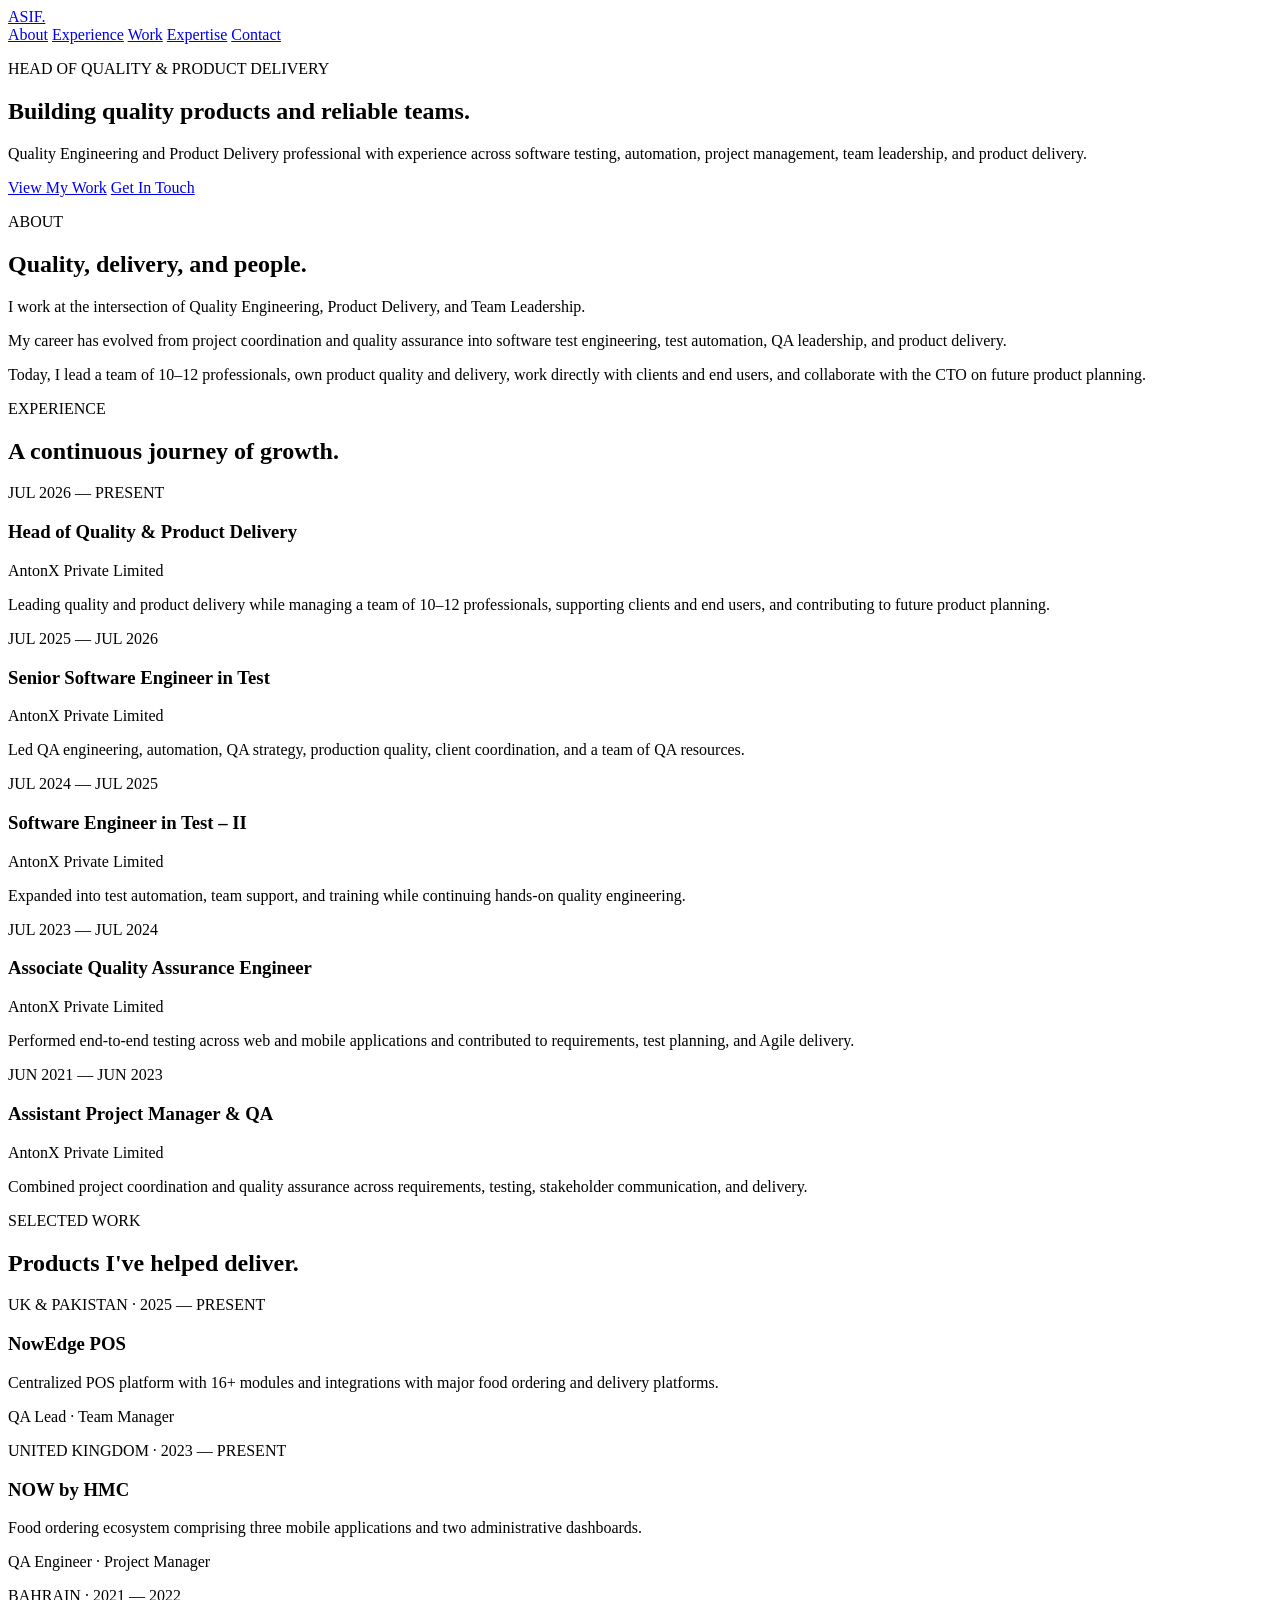
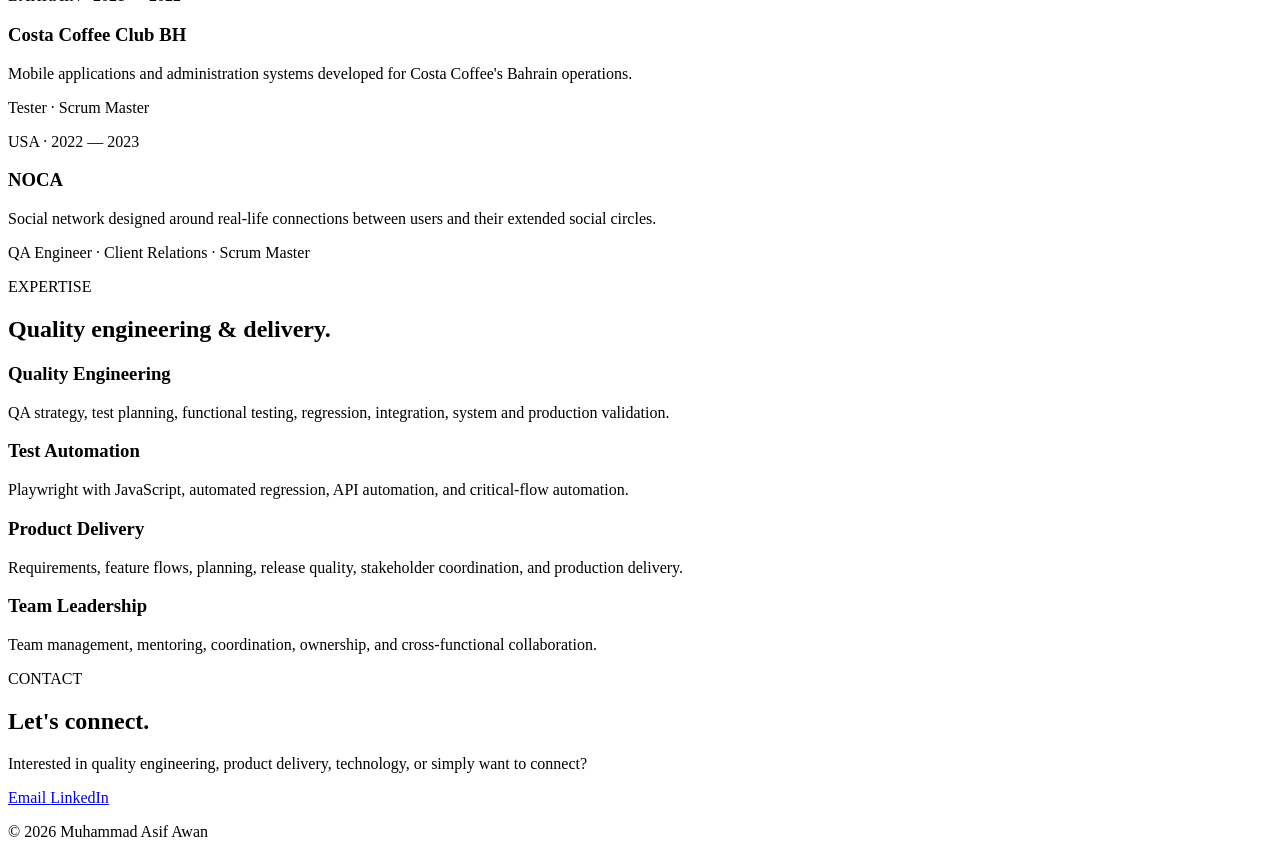
==== index.html @ c618c55e "Create personal portfolio webpage for Muhammad Asif Awan This HTML file serves as a personal portfol" ====
<!DOCTYPE html>
<html lang="en">
<head>
    <meta charset="UTF-8">
    <meta name="viewport" content="width=device-width, initial-scale=1.0">

    <title>Muhammad Asif Awan | Head of Quality & Product Delivery</title>

    <meta name="description"
          content="Muhammad Asif Awan — Head of Quality & Product Delivery specializing in Quality Engineering, Test Automation, Product Delivery and Team Leadership.">

    <link rel="preconnect" href="https://fonts.googleapis.com">
    <link rel="preconnect" href="https://fonts.gstatic.com" crossorigin>

    <link href="https://fonts.googleapis.com/css2?family=Inter:wght@400;500;600;700&display=swap"
          rel="stylesheet">

    <link rel="stylesheet" href="style.css">
</head>

<body>

    <!-- Navigation -->
    <header class="navbar">
        <div class="nav-container">
            <a href="#home" class="logo">ASIF.</a>

            <nav>
                <a href="#about">About</a>
                <a href="#experience">Experience</a>
                <a href="#work">Work</a>
                <a href="#expertise">Expertise</a>
                <a href="#contact">Contact</a>
            </nav>
        </div>
    </header>


    <main>

        <!-- Hero -->
        <section id="home" class="hero">
            <div class="container">

                <p class="eyebrow">HEAD OF QUALITY & PRODUCT DELIVERY</p>

                <h1>
                    Building quality products
                    <span>and reliable teams.</span>
                </h1>

                <p class="hero-description">
                    Quality Engineering and Product Delivery professional with
                    experience across software testing, automation, project
                    management, team leadership, and product delivery.
                </p>

                <div class="hero-actions">
                    <a href="#work" class="button primary">View My Work</a>
                    <a href="#contact" class="button secondary">Get In Touch</a>
                </div>

            </div>
        </section>


        <!-- About -->
        <section id="about" class="section">
            <div class="container">

                <div class="section-heading">
                    <p class="eyebrow">ABOUT</p>
                    <h2>Quality, delivery, and people.</h2>
                </div>

                <div class="about-content">

                    <p>
                        I work at the intersection of Quality Engineering,
                        Product Delivery, and Team Leadership.
                    </p>

                    <p>
                        My career has evolved from project coordination and
                        quality assurance into software test engineering,
                        test automation, QA leadership, and product delivery.
                    </p>

                    <p>
                        Today, I lead a team of 10–12 professionals, own
                        product quality and delivery, work directly with
                        clients and end users, and collaborate with the CTO
                        on future product planning.
                    </p>

                </div>

            </div>
        </section>


        <!-- Experience -->
        <section id="experience" class="section section-alt">
            <div class="container">

                <div class="section-heading">
                    <p class="eyebrow">EXPERIENCE</p>
                    <h2>A continuous journey of growth.</h2>
                </div>

                <div class="timeline">

                    <article class="timeline-item">
                        <div class="timeline-date">JUL 2026 — PRESENT</div>

                        <div class="timeline-content">
                            <h3>Head of Quality & Product Delivery</h3>
                            <p class="company">AntonX Private Limited</p>

                            <p>
                                Leading quality and product delivery while
                                managing a team of 10–12 professionals,
                                supporting clients and end users, and
                                contributing to future product planning.
                            </p>
                        </div>
                    </article>


                    <article class="timeline-item">
                        <div class="timeline-date">JUL 2025 — JUL 2026</div>

                        <div class="timeline-content">
                            <h3>Senior Software Engineer in Test</h3>
                            <p class="company">AntonX Private Limited</p>

                            <p>
                                Led QA engineering, automation, QA strategy,
                                production quality, client coordination,
                                and a team of QA resources.
                            </p>
                        </div>
                    </article>


                    <article class="timeline-item">
                        <div class="timeline-date">JUL 2024 — JUL 2025</div>

                        <div class="timeline-content">
                            <h3>Software Engineer in Test – II</h3>
                            <p class="company">AntonX Private Limited</p>

                            <p>
                                Expanded into test automation, team support,
                                and training while continuing hands-on
                                quality engineering.
                            </p>
                        </div>
                    </article>


                    <article class="timeline-item">
                        <div class="timeline-date">JUL 2023 — JUL 2024</div>

                        <div class="timeline-content">
                            <h3>Associate Quality Assurance Engineer</h3>
                            <p class="company">AntonX Private Limited</p>

                            <p>
                                Performed end-to-end testing across web and
                                mobile applications and contributed to
                                requirements, test planning, and Agile delivery.
                            </p>
                        </div>
                    </article>


                    <article class="timeline-item">
                        <div class="timeline-date">JUN 2021 — JUN 2023</div>

                        <div class="timeline-content">
                            <h3>Assistant Project Manager & QA</h3>
                            <p class="company">AntonX Private Limited</p>

                            <p>
                                Combined project coordination and quality
                                assurance across requirements, testing,
                                stakeholder communication, and delivery.
                            </p>
                        </div>
                    </article>

                </div>

            </div>
        </section>


        <!-- Work -->
        <section id="work" class="section">
            <div class="container">

                <div class="section-heading">
                    <p class="eyebrow">SELECTED WORK</p>
                    <h2>Products I've helped deliver.</h2>
                </div>

                <div class="project-grid">

                    <article class="project-card">
                        <p class="project-market">UK & PAKISTAN · 2025 — PRESENT</p>
                        <h3>NowEdge POS</h3>

                        <p>
                            Centralized POS platform with 16+ modules and
                            integrations with major food ordering and delivery
                            platforms.
                        </p>

                        <div class="project-role">
                            QA Lead · Team Manager
                        </div>
                    </article>


                    <article class="project-card">
                        <p class="project-market">UNITED KINGDOM · 2023 — PRESENT</p>
                        <h3>NOW by HMC</h3>

                        <p>
                            Food ordering ecosystem comprising three mobile
                            applications and two administrative dashboards.
                        </p>

                        <div class="project-role">
                            QA Engineer · Project Manager
                        </div>
                    </article>


                    <article class="project-card">
                        <p class="project-market">BAHRAIN · 2021 — 2022</p>
                        <h3>Costa Coffee Club BH</h3>

                        <p>
                            Mobile applications and administration systems
                            developed for Costa Coffee's Bahrain operations.
                        </p>

                        <div class="project-role">
                            Tester · Scrum Master
                        </div>
                    </article>


                    <article class="project-card">
                        <p class="project-market">USA · 2022 — 2023</p>
                        <h3>NOCA</h3>

                        <p>
                            Social network designed around real-life
                            connections between users and their extended
                            social circles.
                        </p>

                        <div class="project-role">
                            QA Engineer · Client Relations · Scrum Master
                        </div>
                    </article>

                </div>

            </div>
        </section>


        <!-- Expertise -->
        <section id="expertise" class="section section-alt">
            <div class="container">

                <div class="section-heading">
                    <p class="eyebrow">EXPERTISE</p>
                    <h2>Quality engineering & delivery.</h2>
                </div>

                <div class="expertise-grid">

                    <div class="expertise-item">
                        <h3>Quality Engineering</h3>
                        <p>
                            QA strategy, test planning, functional testing,
                            regression, integration, system and production
                            validation.
                        </p>
                    </div>

                    <div class="expertise-item">
                        <h3>Test Automation</h3>
                        <p>
                            Playwright with JavaScript, automated regression,
                            API automation, and critical-flow automation.
                        </p>
                    </div>

                    <div class="expertise-item">
                        <h3>Product Delivery</h3>
                        <p>
                            Requirements, feature flows, planning, release
                            quality, stakeholder coordination, and production
                            delivery.
                        </p>
                    </div>

                    <div class="expertise-item">
                        <h3>Team Leadership</h3>
                        <p>
                            Team management, mentoring, coordination,
                            ownership, and cross-functional collaboration.
                        </p>
                    </div>

                </div>

            </div>
        </section>


        <!-- Contact -->
        <section id="contact" class="section contact-section">
            <div class="container">

                <p class="eyebrow">CONTACT</p>

                <h2>Let's connect.</h2>

                <p>
                    Interested in quality engineering, product delivery,
                    technology, or simply want to connect?
                </p>

                <div class="contact-links">
                    <a href="mailto:asifmuh001@gmail.com">
                        Email
                    </a>

                    <a href="https://www.linkedin.com/in/asif925/"
                       target="_blank"
                       rel="noopener noreferrer">
                        LinkedIn
                    </a>
                </div>

            </div>
        </section>

    </main>


    <!-- Footer -->
    <footer>
        <div class="container">
            <p>© 2026 Muhammad Asif Awan</p>
        </div>
    </footer>

</body>
</html>
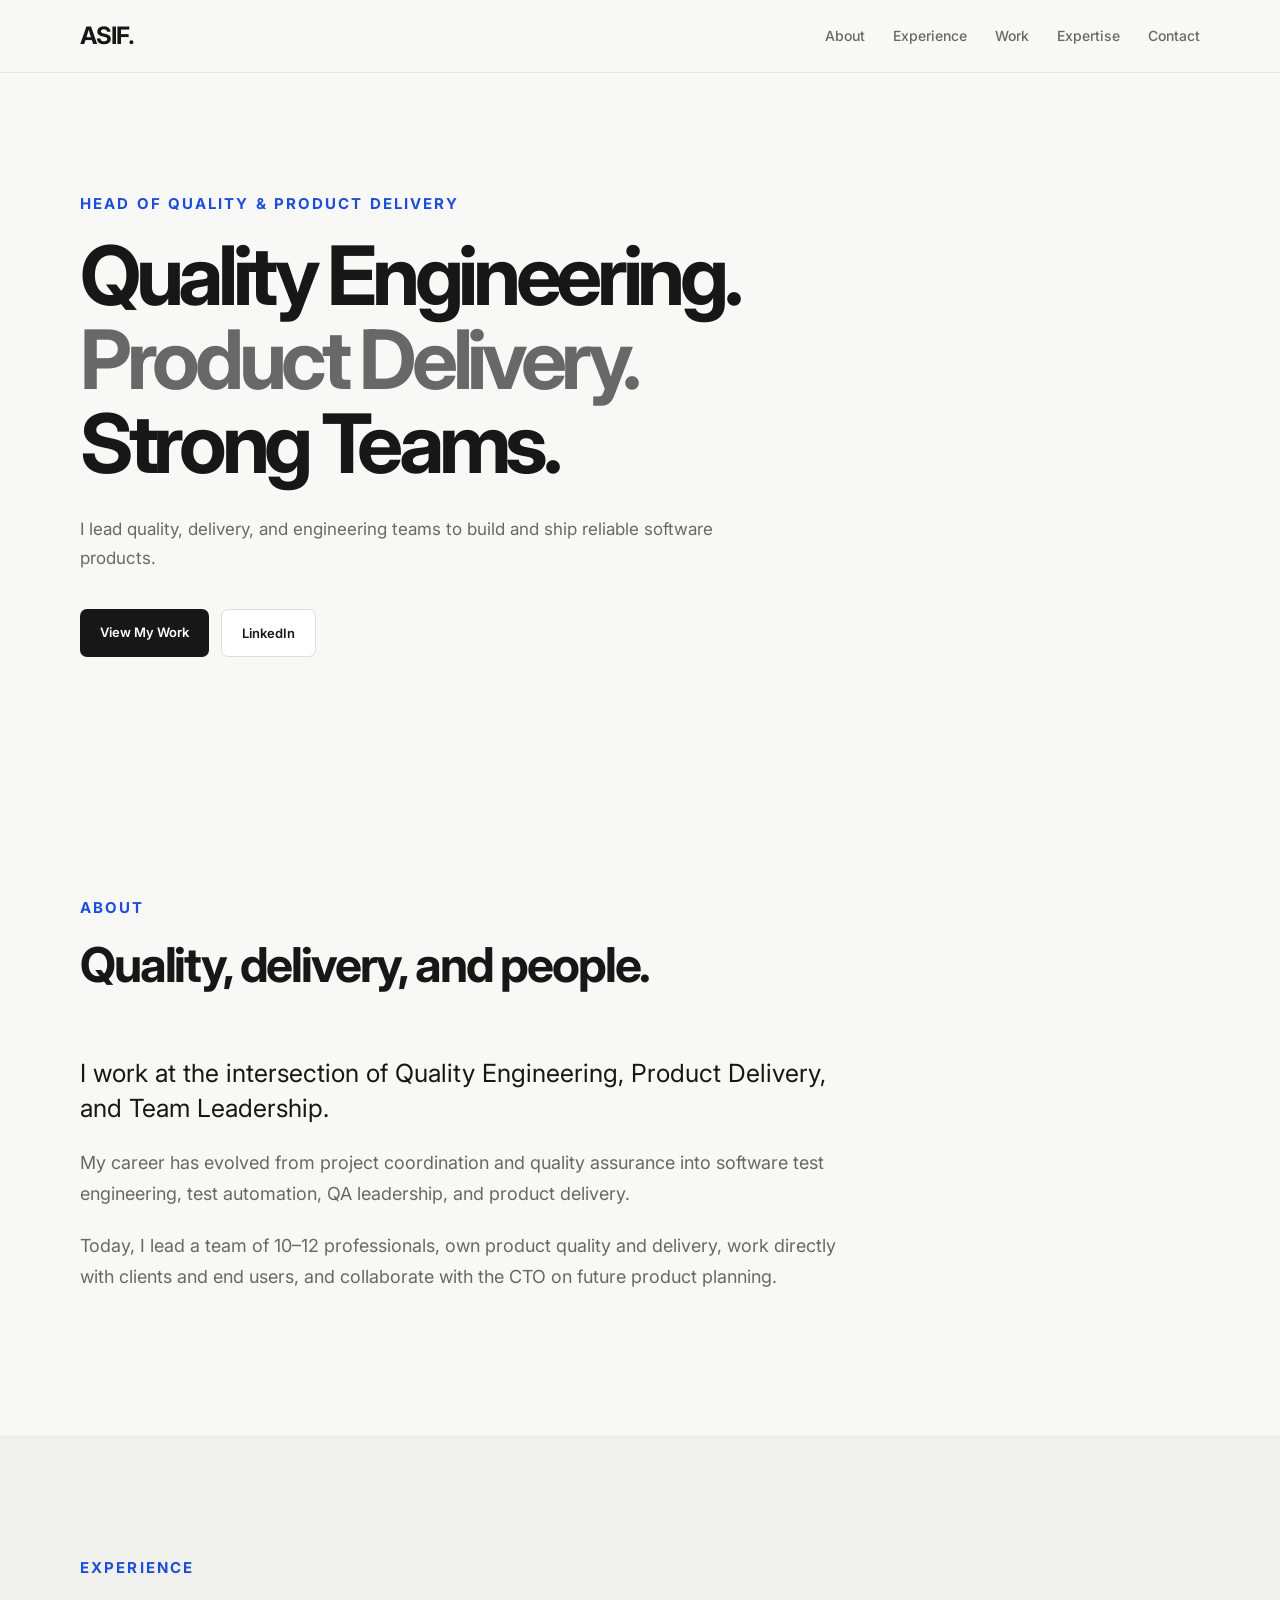
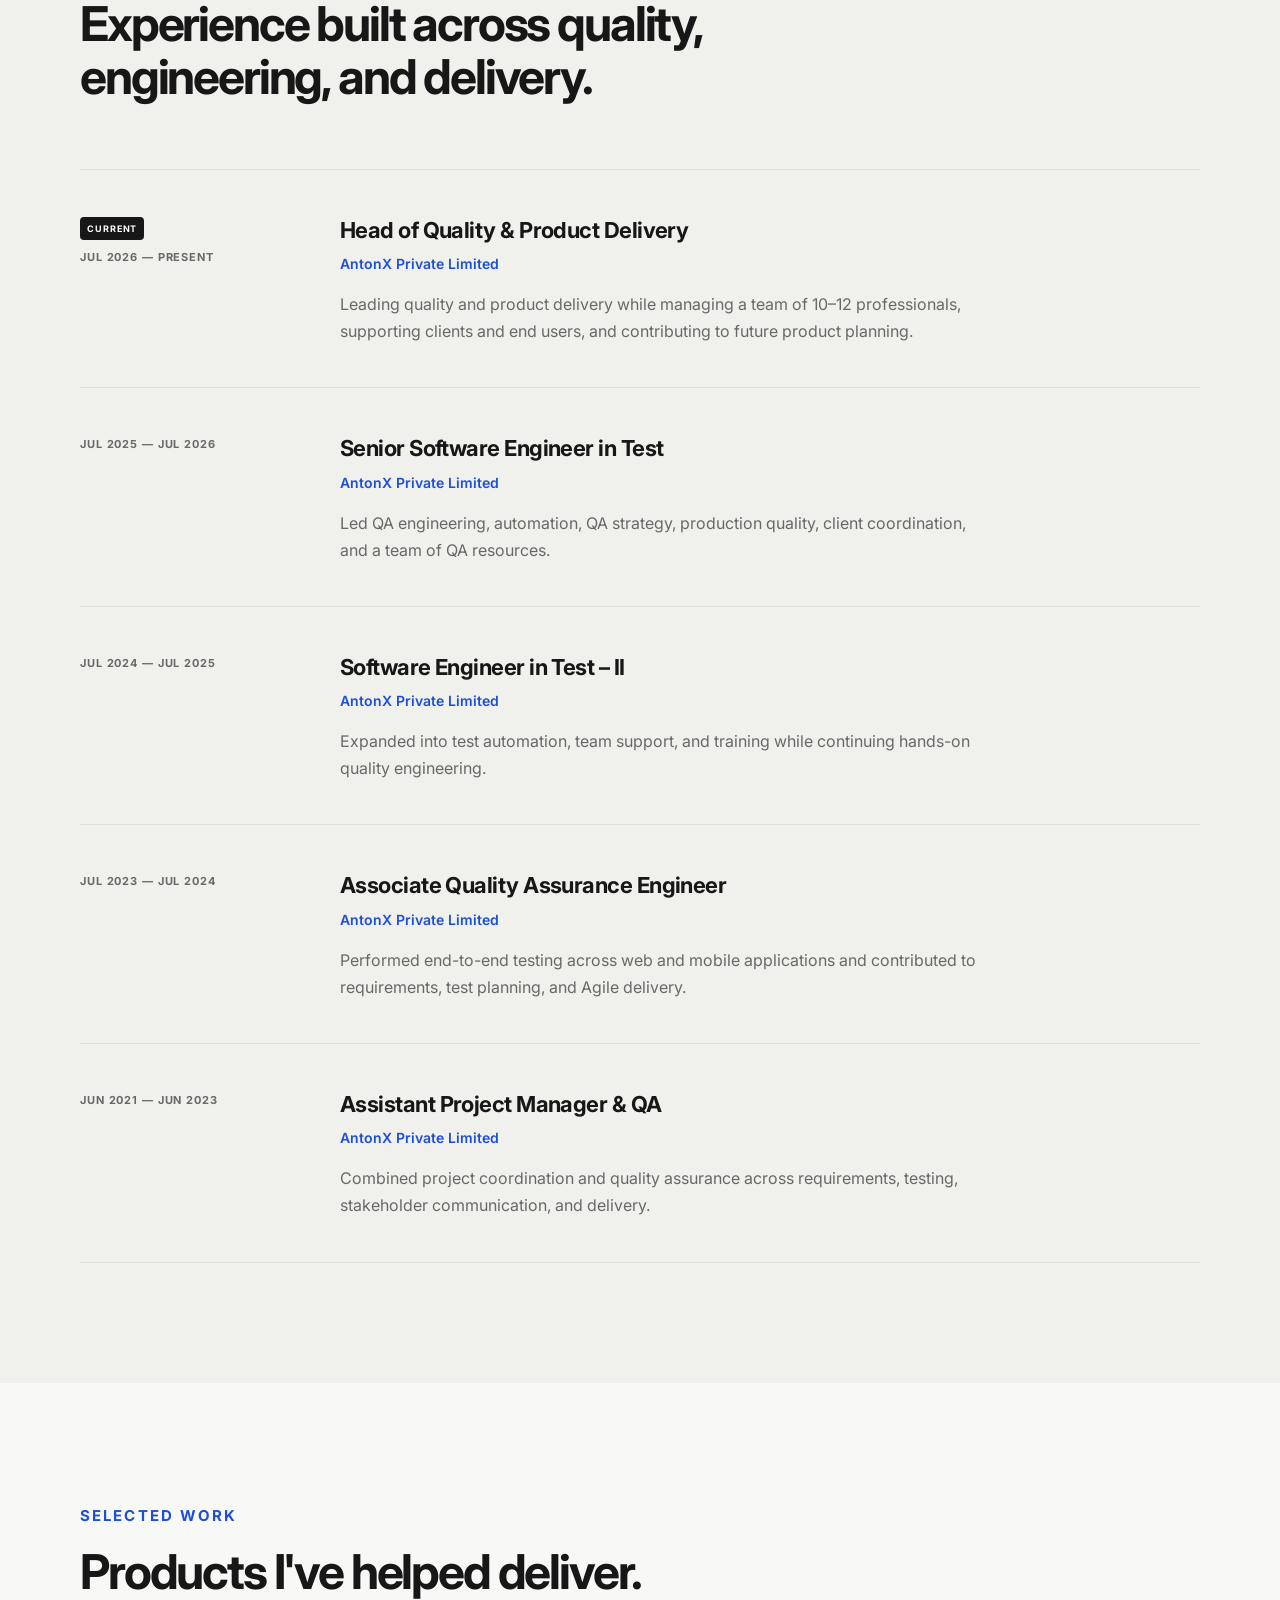
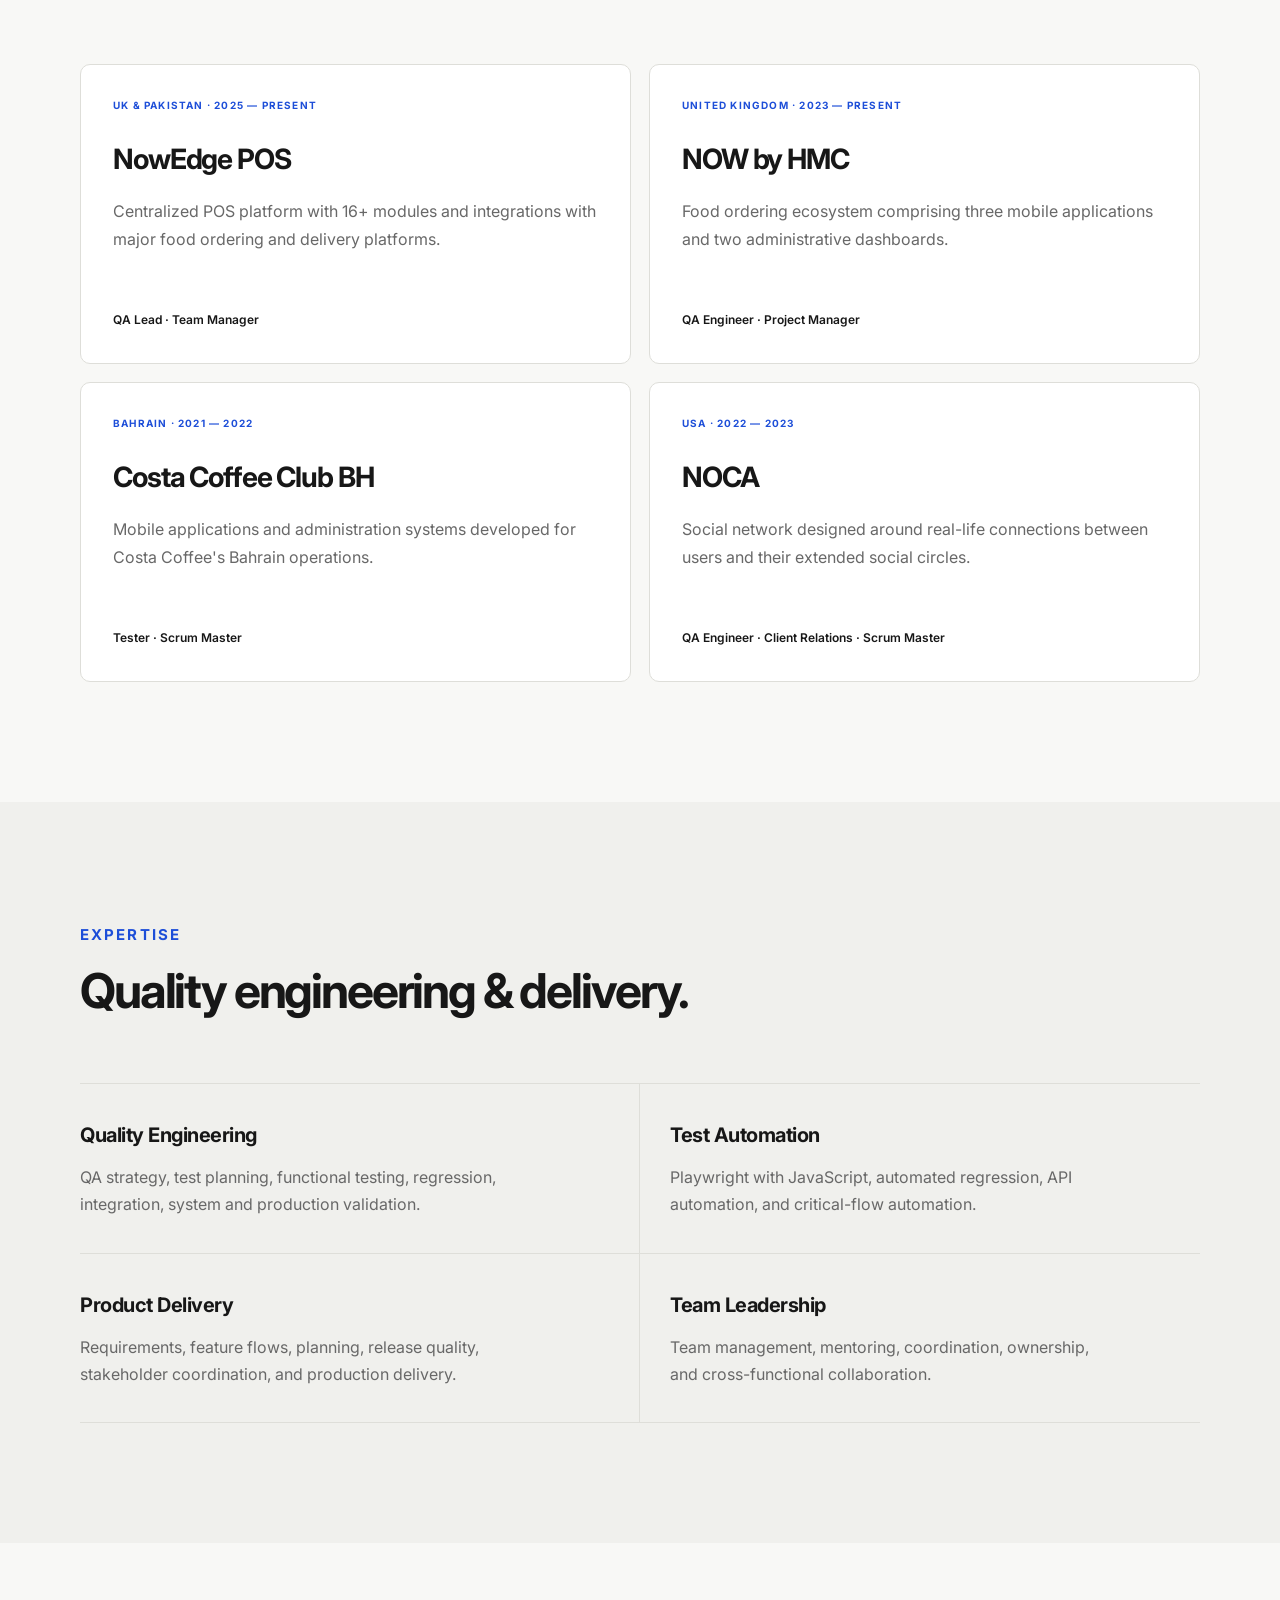
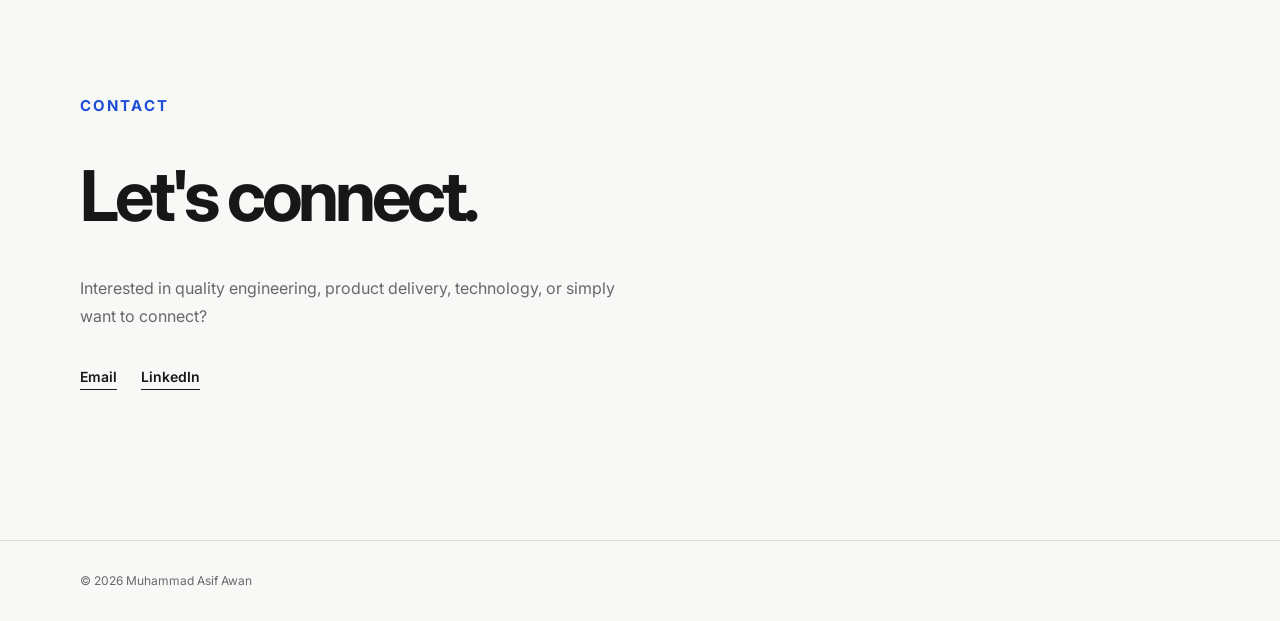
==== commit 78cbad29: "improvements in homepage" ====
--- a/index.html
+++ b/index.html
@@ -3,6 +3,7 @@
 <head>
     <meta charset="UTF-8">
     <meta name="viewport" content="width=device-width, initial-scale=1.0">
+    <link rel="icon" type="image/png" href="favicon.png">
 
     <title>Muhammad Asif Awan | Head of Quality & Product Delivery</title>
 
@@ -39,29 +40,35 @@
     <main>
 
         <!-- Hero -->
-        <section id="home" class="hero">
-            <div class="container">
-
-                <p class="eyebrow">HEAD OF QUALITY & PRODUCT DELIVERY</p>
-
-                <h1>
-                    Building quality products
-                    <span>and reliable teams.</span>
-                </h1>
-
-                <p class="hero-description">
-                    Quality Engineering and Product Delivery professional with
-                    experience across software testing, automation, project
-                    management, team leadership, and product delivery.
-                </p>
-
-                <div class="hero-actions">
-                    <a href="#work" class="button primary">View My Work</a>
-                    <a href="#contact" class="button secondary">Get In Touch</a>
-                </div>
-
-            </div>
-        </section>
+<section id="home" class="hero">
+    <div class="container">
+
+        <p class="eyebrow">HEAD OF QUALITY & PRODUCT DELIVERY</p>
+
+        <h1>
+            Quality Engineering.
+            <span>Product Delivery.</span>
+            Strong Teams.
+        </h1>
+
+        <p class="hero-description">
+            I lead quality, delivery, and engineering teams to build and ship
+            reliable software products.
+        </p>
+
+        <div class="hero-actions">
+            <a href="#work" class="button primary">View My Work</a>
+
+            <a href="https://www.linkedin.com/in/asif925/"
+               target="_blank"
+               rel="noopener noreferrer"
+               class="button secondary">
+                LinkedIn
+            </a>
+        </div>
+
+    </div>
+</section>
 
 
         <!-- About -->
@@ -105,16 +112,20 @@
 
                 <div class="section-heading">
                     <p class="eyebrow">EXPERIENCE</p>
-                    <h2>A continuous journey of growth.</h2>
+                    <h2>Experience built across quality, engineering, and delivery.</h2>
                 </div>
 
                 <div class="timeline">
 
                     <article class="timeline-item">
-                        <div class="timeline-date">JUL 2026 — PRESENT</div>
+                        <div class="timeline-date">
+                        <span class="current-label">CURRENT</span>
+                        JUL 2026 — PRESENT
+                </div>
 
                         <div class="timeline-content">
                             <h3>Head of Quality & Product Delivery</h3>
+
                             <p class="company">AntonX Private Limited</p>
 
                             <p>
--- a/style.css
+++ b/style.css
@@ -0,0 +1,506 @@
+/* ================================
+   Base
+================================ */
+
+:root {
+    --background: #f8f8f6;
+    --surface: #ffffff;
+    --surface-alt: #f0f0ed;
+    --text: #171717;
+    --muted: #686868;
+    --border: #deded9;
+    --accent: #1d4ed8;
+
+    --max-width: 1120px;
+}
+
+* {
+    margin: 0;
+    padding: 0;
+    box-sizing: border-box;
+}
+
+html {
+    scroll-behavior: smooth;
+}
+
+body {
+    font-family: "Inter", sans-serif;
+    background: var(--background);
+    color: var(--text);
+    line-height: 1.7;
+    -webkit-font-smoothing: antialiased;
+}
+
+a {
+    color: inherit;
+    text-decoration: none;
+}
+
+.container {
+    width: min(var(--max-width), calc(100% - 48px));
+    margin: 0 auto;
+}
+
+
+/* ================================
+   Navigation
+================================ */
+
+.navbar {
+    position: sticky;
+    top: 0;
+    z-index: 100;
+
+    background: rgba(248, 248, 246, 0.9);
+    backdrop-filter: blur(12px);
+
+    border-bottom: 1px solid rgba(222, 222, 217, 0.7);
+}
+
+.nav-container {
+    width: min(var(--max-width), calc(100% - 48px));
+    margin: 0 auto;
+
+    height: 72px;
+
+    display: flex;
+    align-items: center;
+    justify-content: space-between;
+}
+
+.logo {
+    font-size: 24px;
+    font-weight: 700;
+    letter-spacing: -0.04em;
+}
+
+nav {
+    display: flex;
+    gap: 28px;
+}
+
+nav a {
+    font-size: 14px;
+    font-weight: 500;
+    color: var(--muted);
+
+    transition: color 0.2s ease;
+}
+
+nav a:hover {
+    color: var(--text);
+}
+
+
+/* ================================
+   Hero
+================================ */
+
+.hero {
+    min-height: 78vh;
+
+    display: flex;
+    align-items: center;
+
+    padding: 100px 0;
+}
+
+.eyebrow {
+    margin-bottom: 18px;
+
+    font-size: 15px;
+    font-weight: 700;
+    letter-spacing: 0.14em;
+
+    color: var(--accent);
+}
+
+
+.hero h1 {
+    max-width: 900px;
+
+    font-size: clamp(48px, 7vw, 82px);
+    line-height: 1.02;
+    letter-spacing: -0.065em;
+    font-weight: 700;
+}
+
+.hero h1 span {
+    display: block;
+    color: var(--muted);
+}
+
+.hero-description {
+    max-width: 650px;
+
+    margin-top: 30px;
+
+    font-size: 17px;
+    color: var(--muted);
+}
+
+.hero-actions {
+    display: flex;
+    gap: 12px;
+
+    margin-top: 36px;
+}
+
+.button {
+    display: inline-flex;
+
+    padding: 12px 20px;
+
+    border-radius: 7px;
+
+    font-size: 13px;
+    font-weight: 600;
+
+    transition:
+        transform 0.2s ease,
+        background 0.2s ease;
+}
+
+.button:hover {
+    transform: translateY(-2px);
+}
+
+.button.primary {
+    background: var(--text);
+    color: white;
+}
+
+.button.secondary {
+    border: 1px solid var(--border);
+    background: var(--surface);
+}
+
+
+/* ================================
+   Sections
+================================ */
+
+.section {
+    padding: 120px 0;
+}
+
+.section-alt {
+    background: var(--surface-alt);
+}
+
+.section-heading {
+    margin-bottom: 65px;
+}
+
+.section-heading h2 {
+    max-width: 650px;
+
+    font-size: clamp(32px, 4vw, 48px);
+    line-height: 1.1;
+    letter-spacing: -0.045em;
+}
+
+
+/* ================================
+   About
+================================ */
+
+.about-content {
+    max-width: 760px;
+}
+
+.about-content p {
+    margin-bottom: 22px;
+
+    font-size: 18px;
+    color: var(--muted);
+}
+
+.about-content p:first-child {
+    font-size: 25px;
+    line-height: 1.4;
+    color: var(--text);
+}
+
+
+/* ================================
+   Experience
+================================ */
+.current-label {
+    display: block;
+    width: fit-content;
+
+    margin-bottom: 8px;
+    padding: 4px 7px;
+
+    border-radius: 4px;
+
+    background: var(--text);
+    color: white;
+
+    font-size: 9px;
+    font-weight: 700;
+    letter-spacing: 0.1em;
+}
+
+.timeline {
+    border-top: 1px solid var(--border);
+}
+
+.timeline-item {
+    display: grid;
+    grid-template-columns: 210px 1fr;
+
+    gap: 50px;
+
+    padding: 42px 0;
+
+    border-bottom: 1px solid var(--border);
+}
+
+.timeline-date {
+    padding-top: 5px;
+
+    font-size: 11px;
+    font-weight: 700;
+    letter-spacing: 0.08em;
+
+    color: var(--muted);
+}
+
+.timeline-content h3 {
+    font-size: 22px;
+    letter-spacing: -0.025em;
+}
+
+.company {
+    margin-top: 3px;
+
+    font-size: 14px;
+    font-weight: 600;
+
+    color: var(--accent);
+}
+
+.timeline-content > p:last-child {
+    max-width: 650px;
+
+    margin-top: 15px;
+
+    color: var(--muted);
+}
+
+
+/* ================================
+   Projects
+================================ */
+
+.project-grid {
+    display: grid;
+    grid-template-columns: repeat(2, 1fr);
+
+    gap: 18px;
+}
+
+.project-card {
+    min-height: 300px;
+
+    padding: 32px;
+
+    background: var(--surface);
+
+    border: 1px solid var(--border);
+    border-radius: 10px;
+
+    display: flex;
+    flex-direction: column;
+
+    transition:
+        transform 0.25s ease,
+        box-shadow 0.25s ease;
+}
+
+.project-card:hover {
+    transform: translateY(-5px);
+
+    box-shadow:
+        0 16px 40px rgba(0, 0, 0, 0.06);
+}
+
+.project-market {
+    margin-bottom: 22px;
+
+    font-size: 10px;
+    font-weight: 700;
+    letter-spacing: 0.12em;
+
+    color: var(--accent);
+}
+
+.project-card h3 {
+    font-size: 28px;
+    letter-spacing: -0.04em;
+}
+
+.project-card > p:not(.project-market) {
+    margin-top: 15px;
+
+    color: var(--muted);
+}
+
+.project-role {
+    margin-top: auto;
+    padding-top: 30px;
+
+    font-size: 12px;
+    font-weight: 600;
+}
+
+
+/* ================================
+   Expertise
+================================ */
+
+.expertise-grid {
+    display: grid;
+    grid-template-columns: repeat(2, 1fr);
+
+    gap: 0;
+
+    border-top: 1px solid var(--border);
+}
+
+.expertise-item {
+    padding: 34px 30px 34px 0;
+
+    border-bottom: 1px solid var(--border);
+}
+
+.expertise-item:nth-child(odd) {
+    border-right: 1px solid var(--border);
+}
+
+.expertise-item:nth-child(even) {
+    padding-left: 30px;
+}
+
+.expertise-item h3 {
+    font-size: 20px;
+    letter-spacing: -0.025em;
+}
+
+.expertise-item p {
+    max-width: 450px;
+
+    margin-top: 12px;
+
+    color: var(--muted);
+}
+
+
+/* ================================
+   Contact
+================================ */
+
+.contact-section {
+    padding: 150px 0;
+}
+
+.contact-section h2 {
+    font-size: clamp(44px, 6vw, 70px);
+    letter-spacing: -0.06em;
+}
+
+.contact-section > .container > p:not(.eyebrow) {
+    max-width: 550px;
+
+    margin-top: 20px;
+
+    color: var(--muted);
+}
+
+.contact-links {
+    display: flex;
+    gap: 24px;
+
+    margin-top: 35px;
+}
+
+.contact-links a {
+    font-size: 14px;
+    font-weight: 600;
+
+    border-bottom: 1px solid var(--text);
+}
+
+
+/* ================================
+   Footer
+================================ */
+
+footer {
+    padding: 30px 0;
+
+    border-top: 1px solid var(--border);
+
+    color: var(--muted);
+
+    font-size: 12px;
+}
+
+
+/* ================================
+   Mobile
+================================ */
+
+@media (max-width: 750px) {
+
+    .container,
+    .nav-container {
+        width: min(var(--max-width), calc(100% - 32px));
+    }
+
+    nav {
+        display: none;
+    }
+
+    .hero {
+        min-height: auto;
+        padding: 100px 0;
+    }
+
+    .hero h1 {
+        font-size: 48px;
+    }
+
+    .section {
+        padding: 85px 0;
+    }
+
+    .timeline-item {
+        grid-template-columns: 1fr;
+        gap: 10px;
+    }
+
+    .project-grid {
+        grid-template-columns: 1fr;
+    }
+
+    .expertise-grid {
+        grid-template-columns: 1fr;
+    }
+
+    .expertise-item:nth-child(odd) {
+        border-right: none;
+    }
+
+    .expertise-item:nth-child(even) {
+        padding-left: 0;
+    }
+
+    .hero-actions {
+        flex-direction: column;
+        align-items: flex-start;
+    }
+}
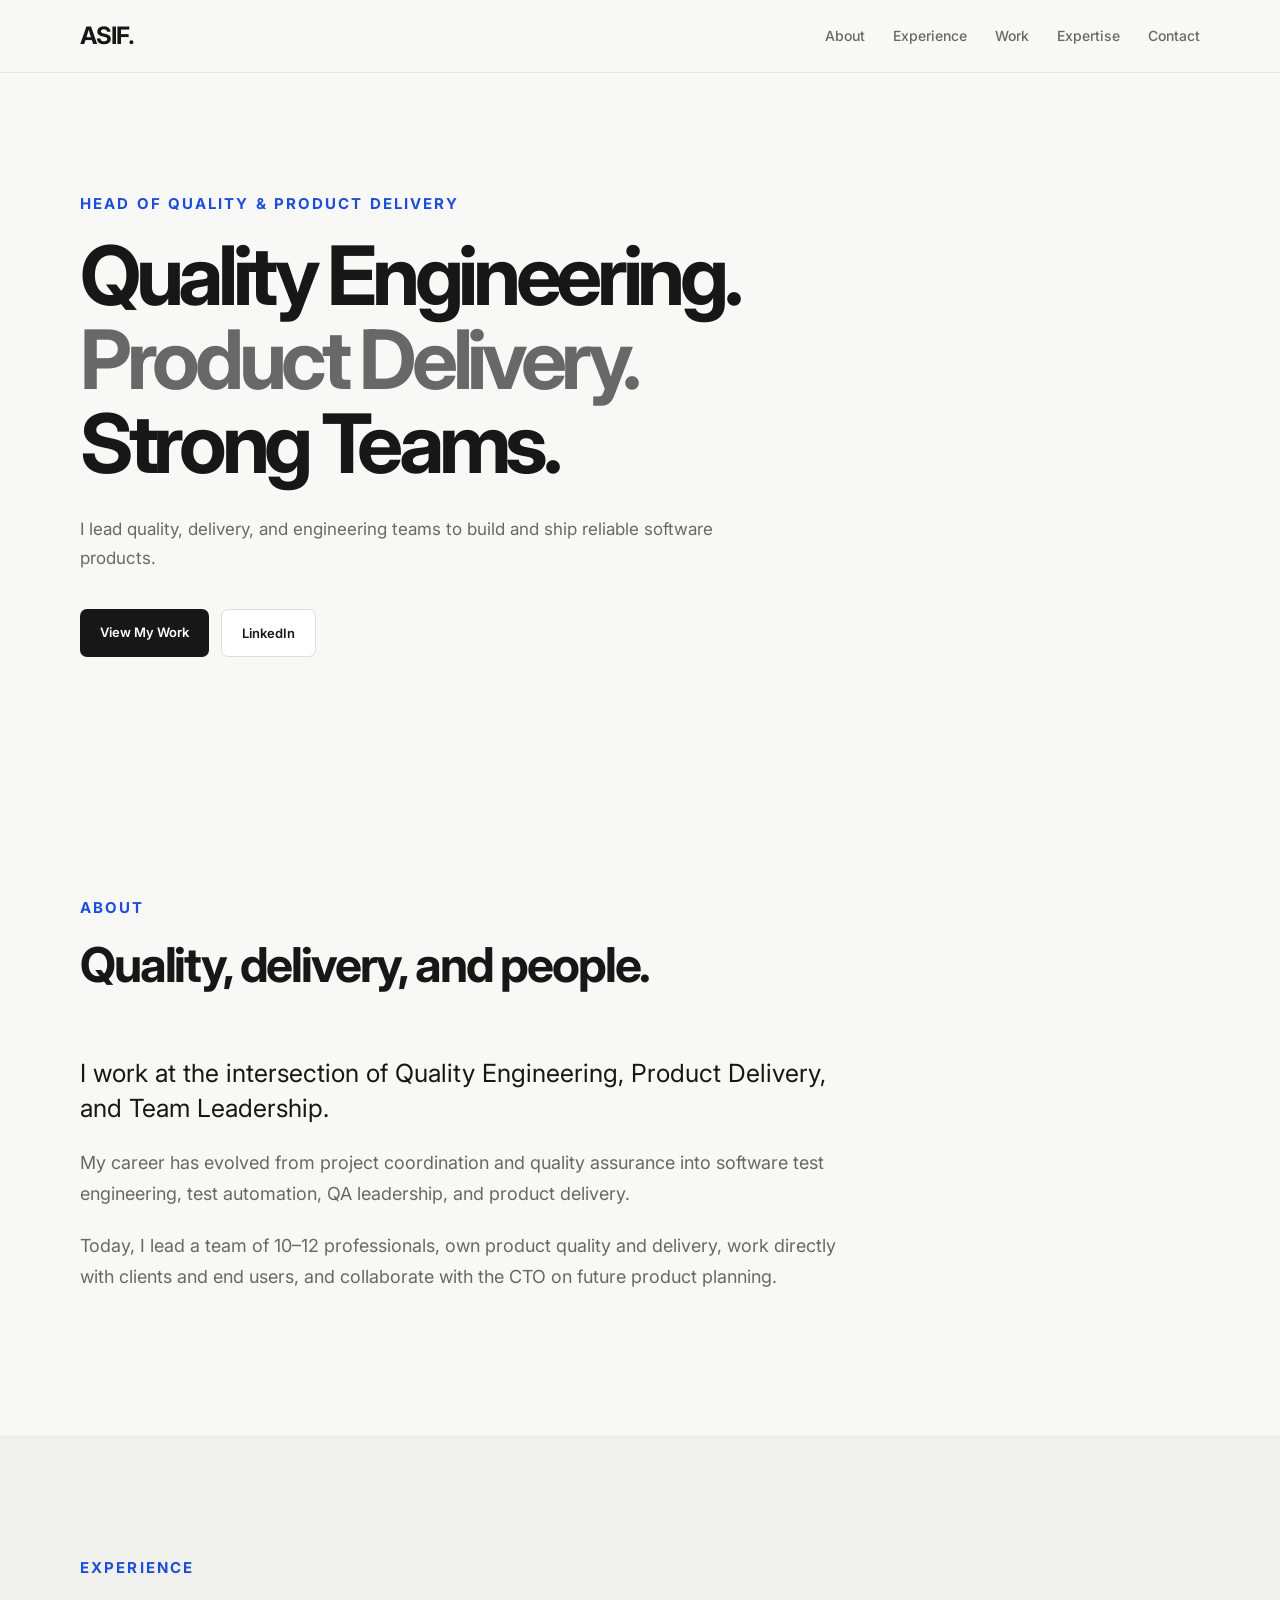
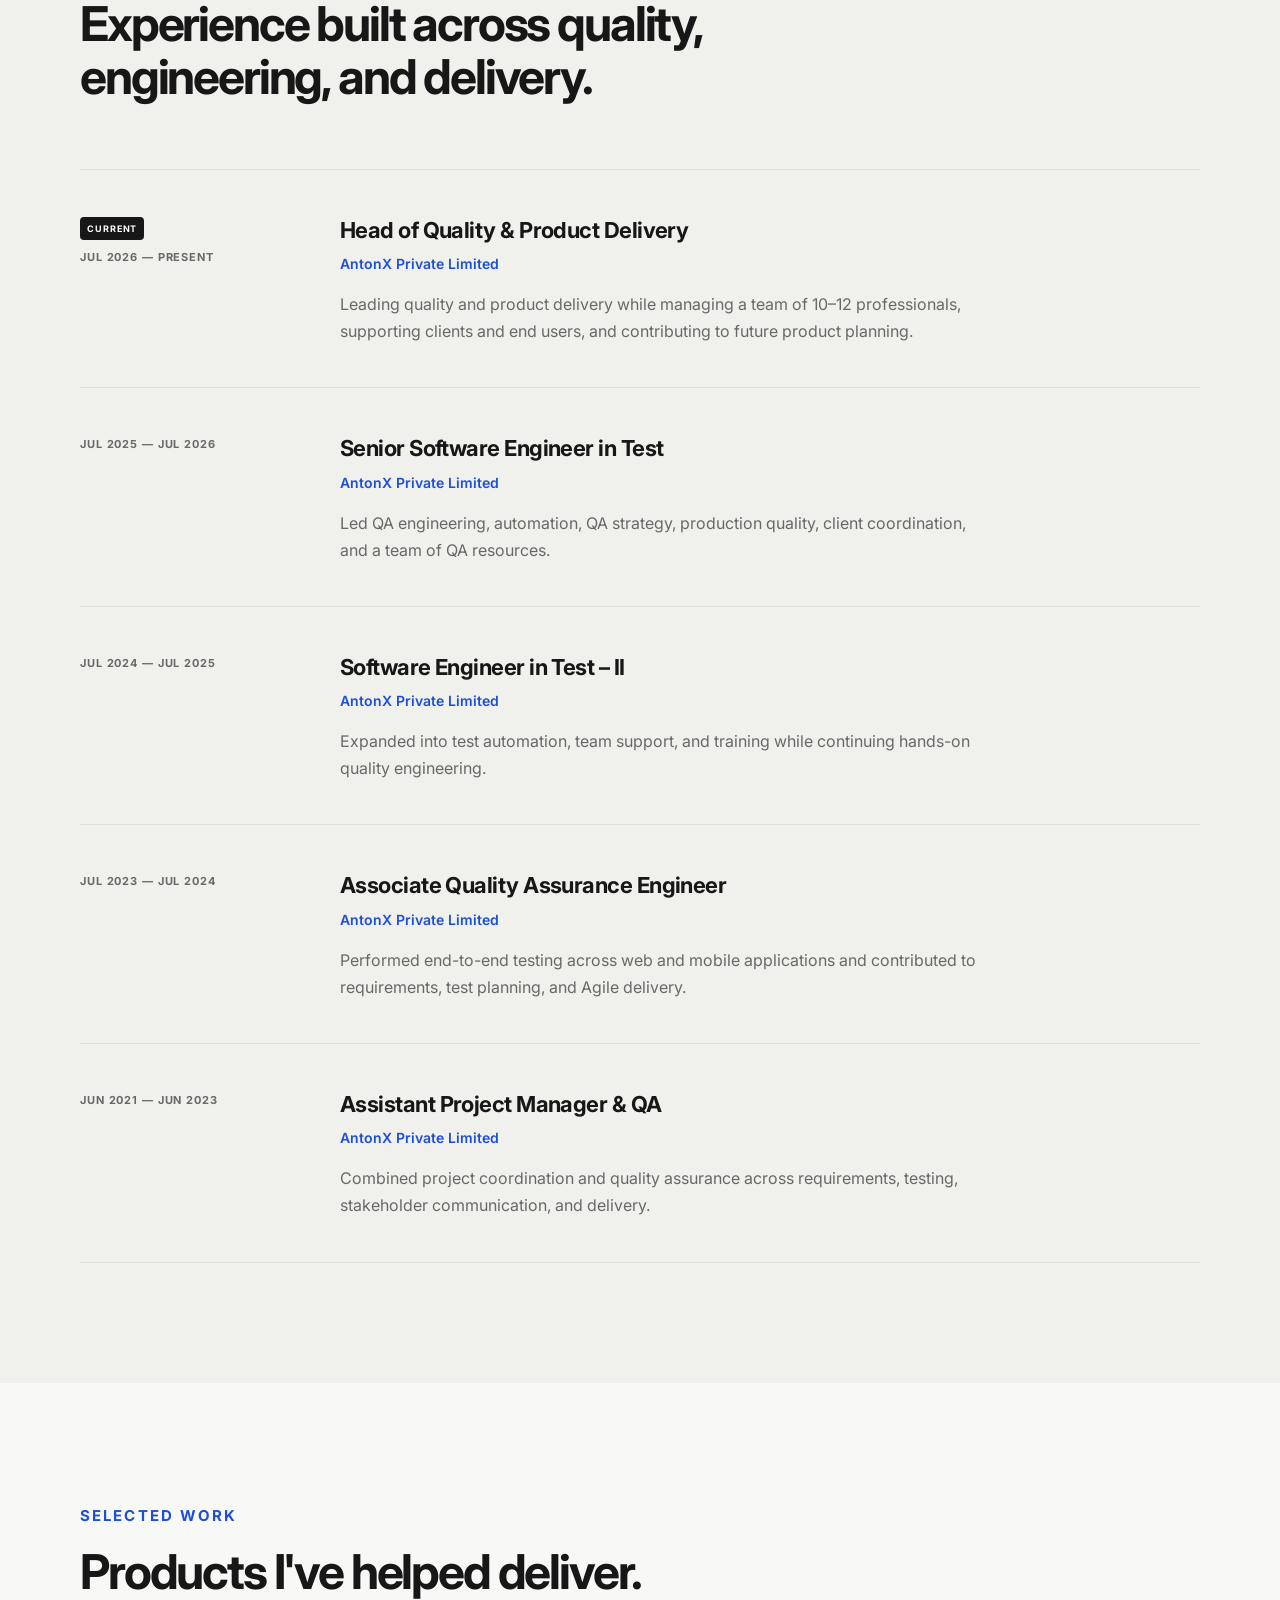
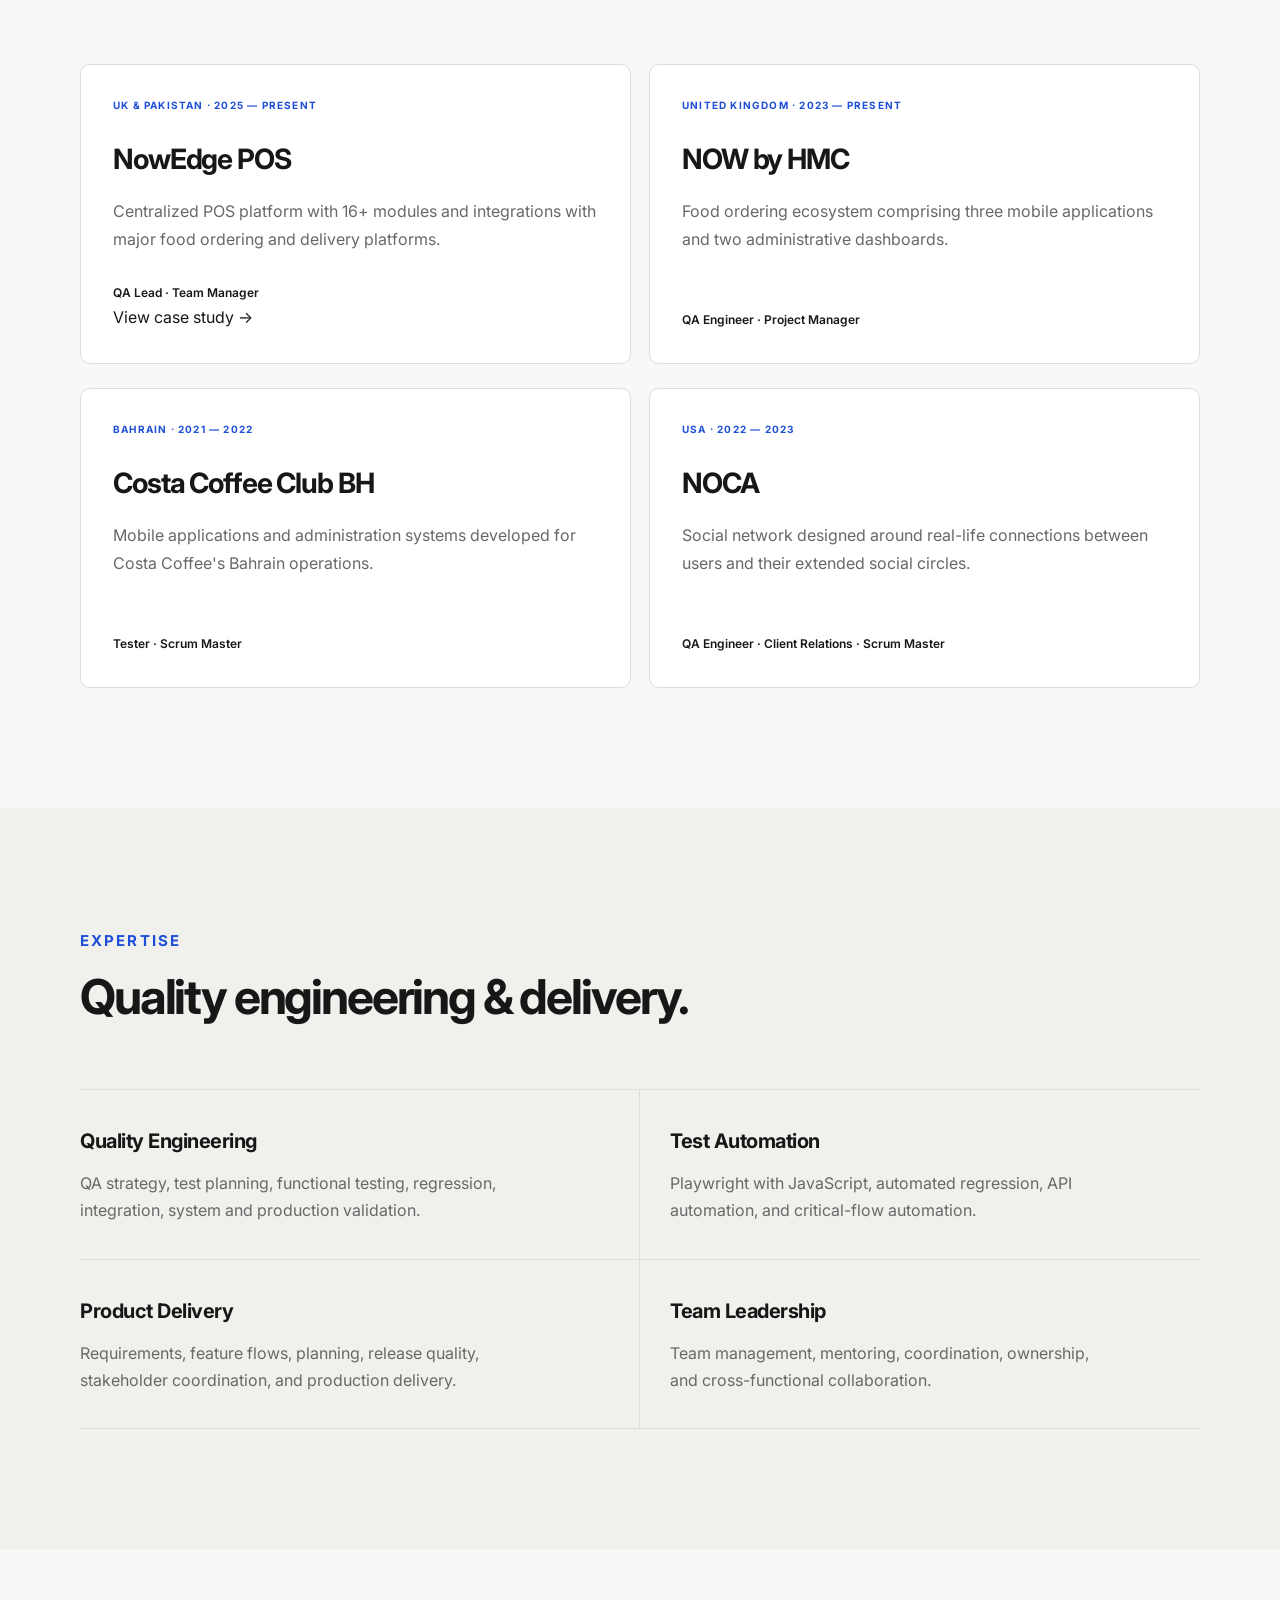
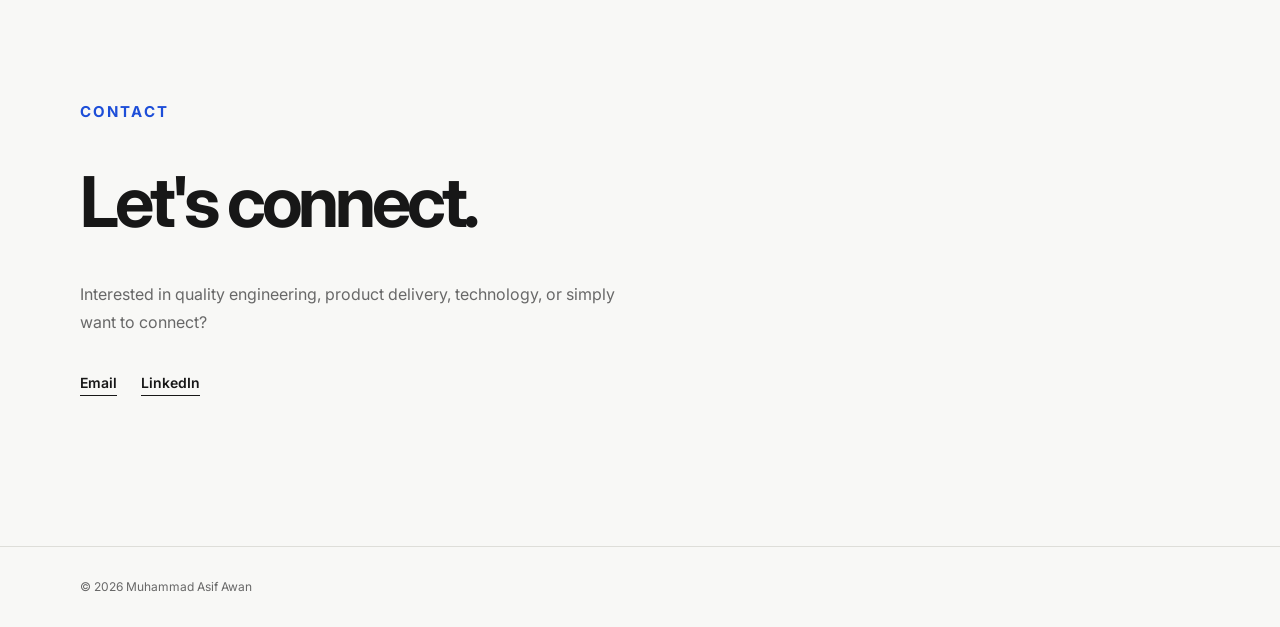
==== commit 3be54f28: "grid issue fixed" ====
--- a/index.html
+++ b/index.html
@@ -215,23 +215,28 @@
                     <p class="eyebrow">SELECTED WORK</p>
                     <h2>Products I've helped deliver.</h2>
                 </div>
-
                 <div class="project-grid">
-
-                    <article class="project-card">
-                        <p class="project-market">UK & PAKISTAN · 2025 — PRESENT</p>
-                        <h3>NowEdge POS</h3>
-
-                        <p>
-                            Centralized POS platform with 16+ modules and
-                            integrations with major food ordering and delivery
-                            platforms.
-                        </p>
-
-                        <div class="project-role">
-                            QA Lead · Team Manager
-                        </div>
-                    </article>
+                <a href="nowedge.html" class="project-card project-card-link">
+
+                    <p class="project-market">UK & PAKISTAN · 2025 — PRESENT</p>
+
+                            <h3>NowEdge POS</h3>
+
+                            <p>
+                                Centralized POS platform with 16+ modules and
+                                integrations with major food ordering and delivery
+                                platforms.
+                            </p>
+
+                            <div class="project-role">
+                                QA Lead · Team Manager
+                            </div>
+
+                            <span class="project-link">
+                                View case study →
+                            </span>
+
+                        </a>
 
 
                     <article class="project-card">
@@ -278,7 +283,7 @@
                             QA Engineer · Client Relations · Scrum Master
                         </div>
                     </article>
-
+                    </div>
                 </div>
 
             </div>
--- a/style.css
+++ b/style.css
@@ -299,8 +299,7 @@
 .project-grid {
     display: grid;
     grid-template-columns: repeat(2, 1fr);
-
-    gap: 18px;
+    gap: 24px 18px; 
 }
 
 .project-card {
@@ -328,6 +327,12 @@
         0 16px 40px rgba(0, 0, 0, 0.06);
 }
 
+.project-card-link {
+    display: flex;
+    color: inherit;
+    text-decoration: none;
+}
+
 .project-market {
     margin-bottom: 22px;
 
@@ -484,8 +489,9 @@
     }
 
     .project-grid {
-        grid-template-columns: 1fr;
-    }
+    grid-template-columns: repeat(2, 1fr);
+    row-gap: 24px;
+}
 
     .expertise-grid {
         grid-template-columns: 1fr;
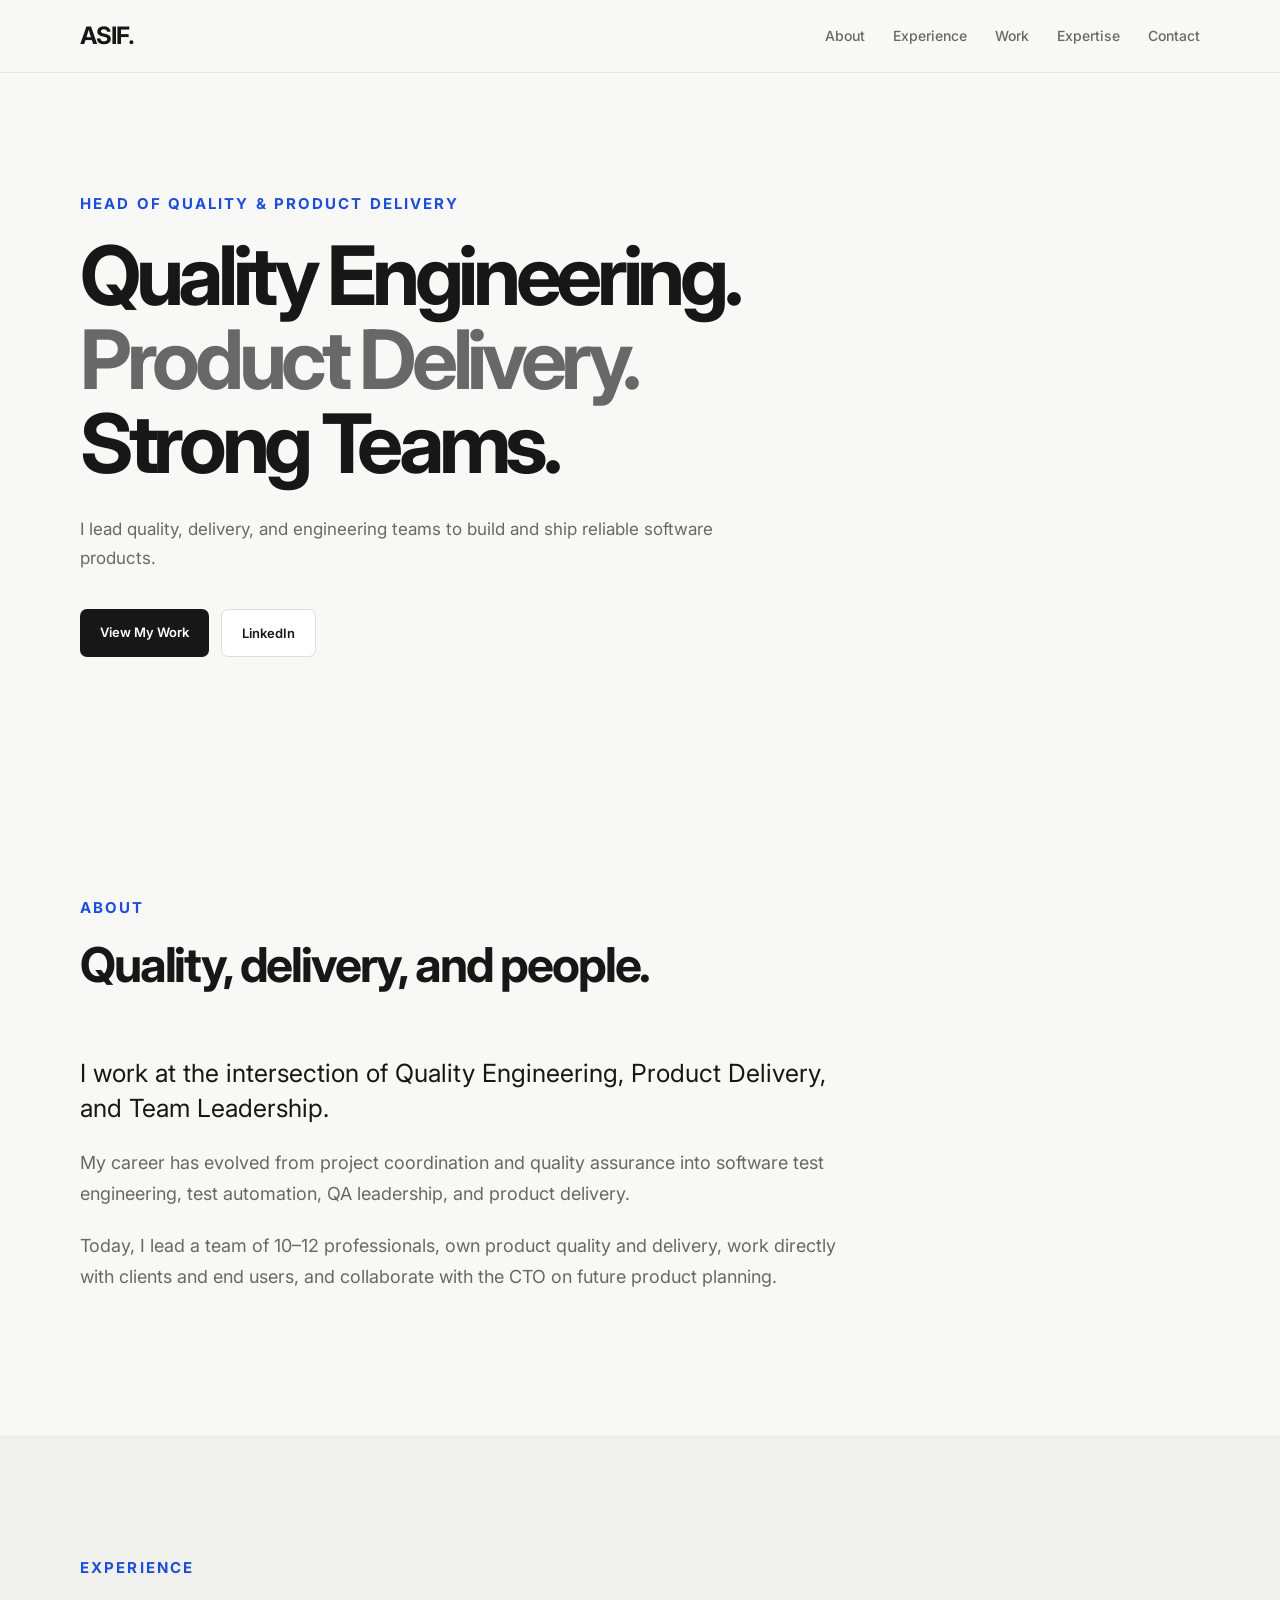
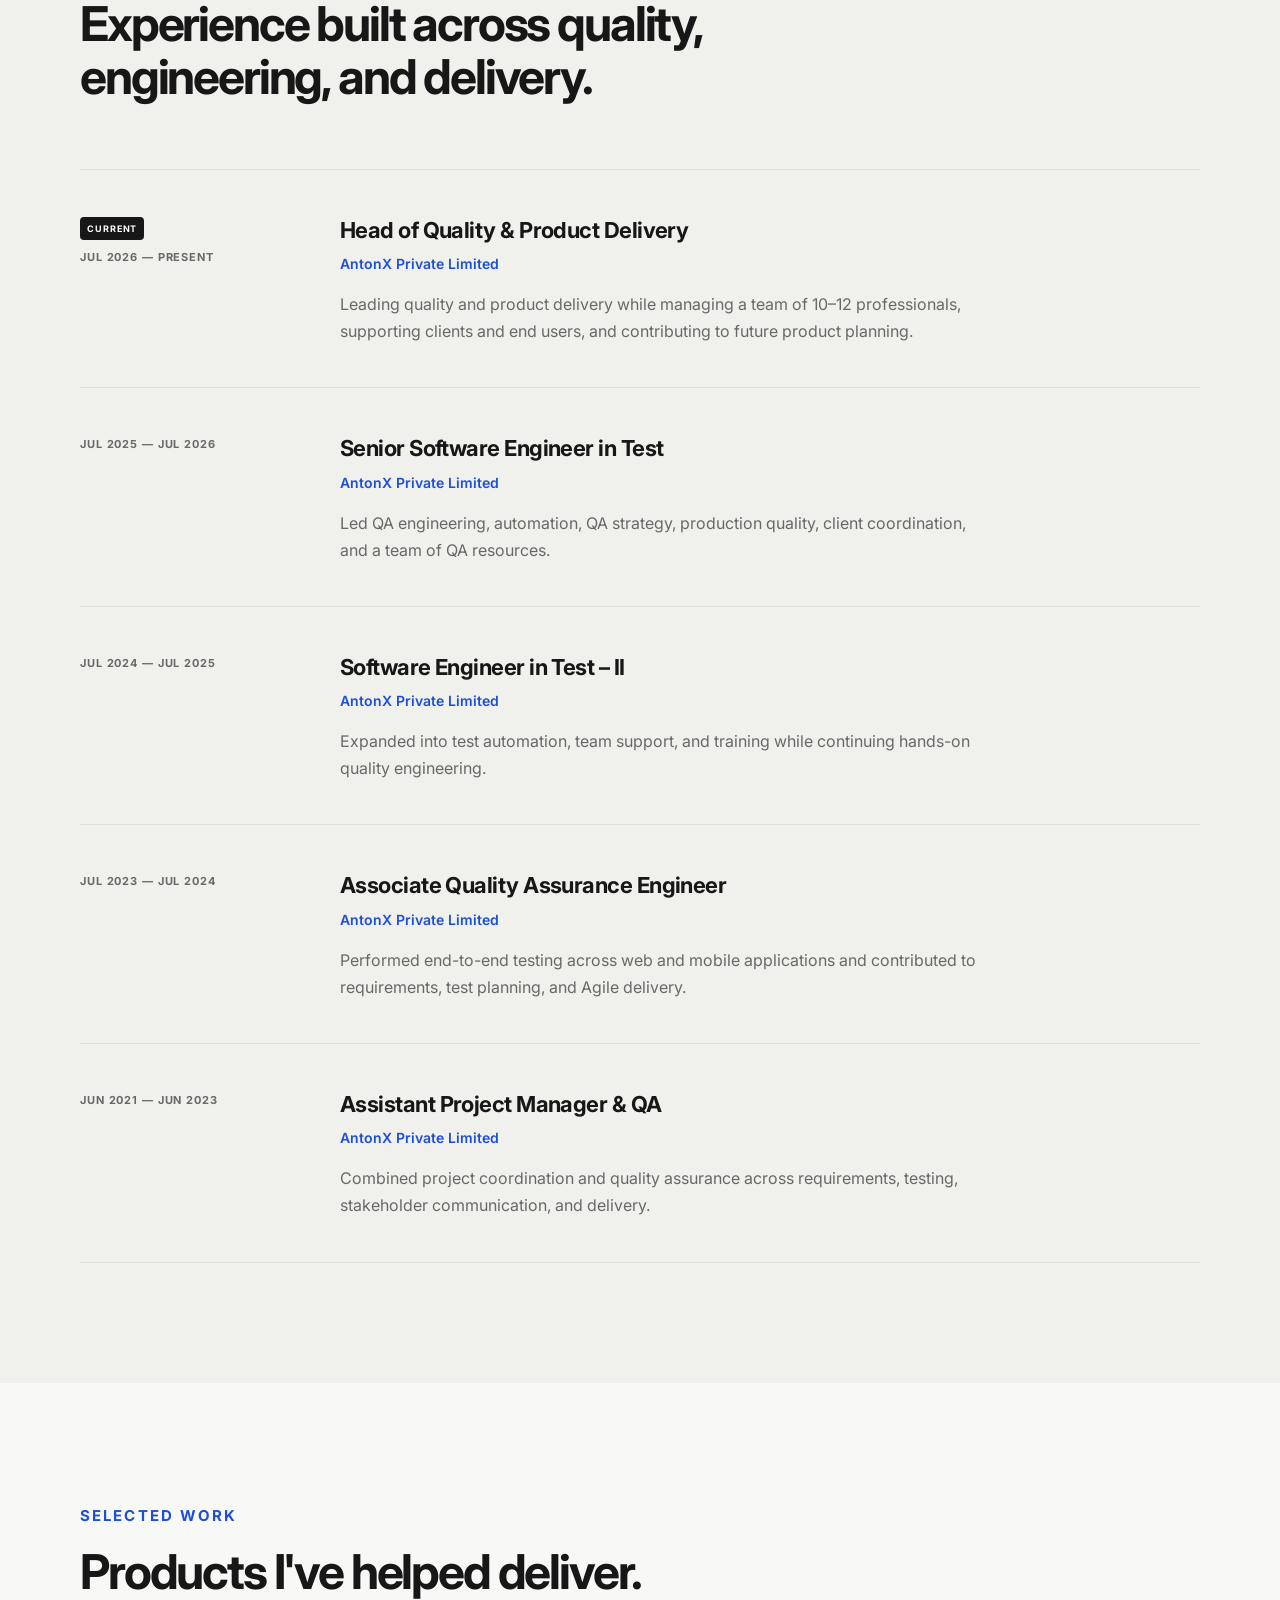
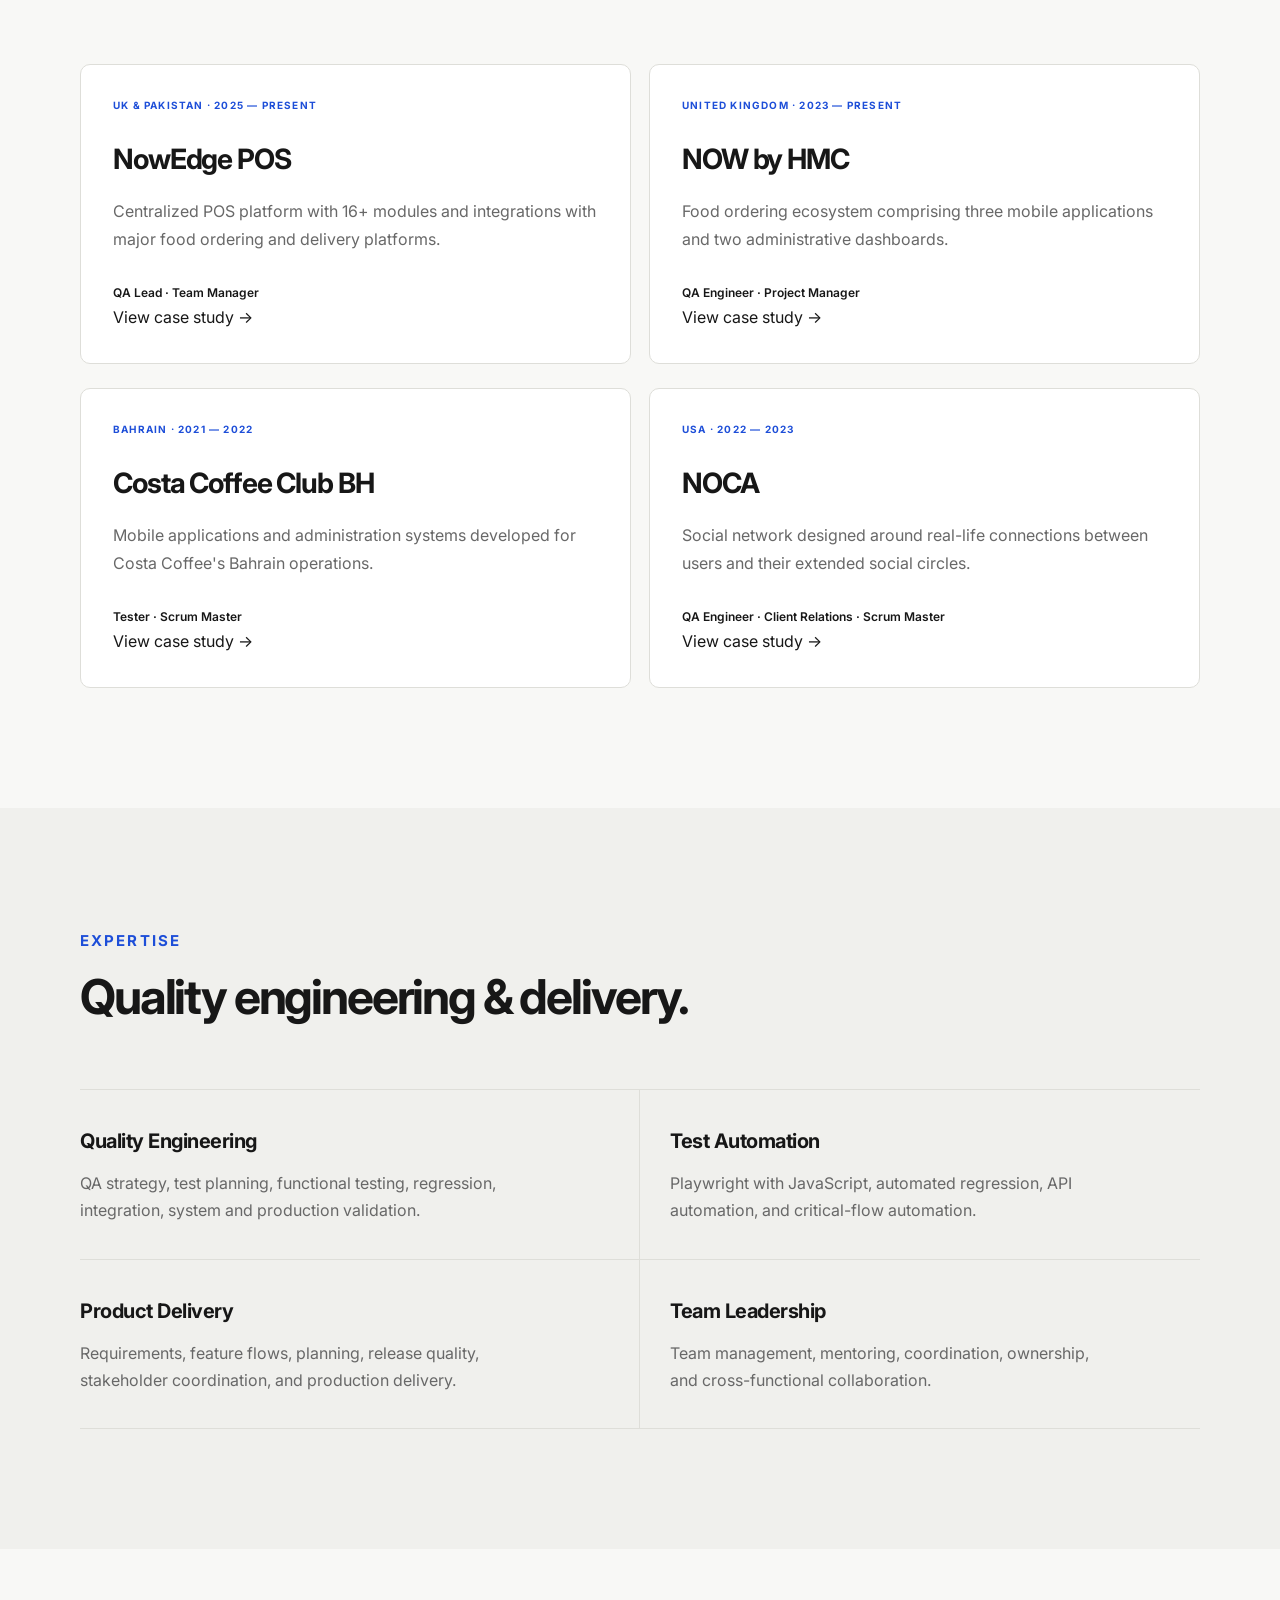
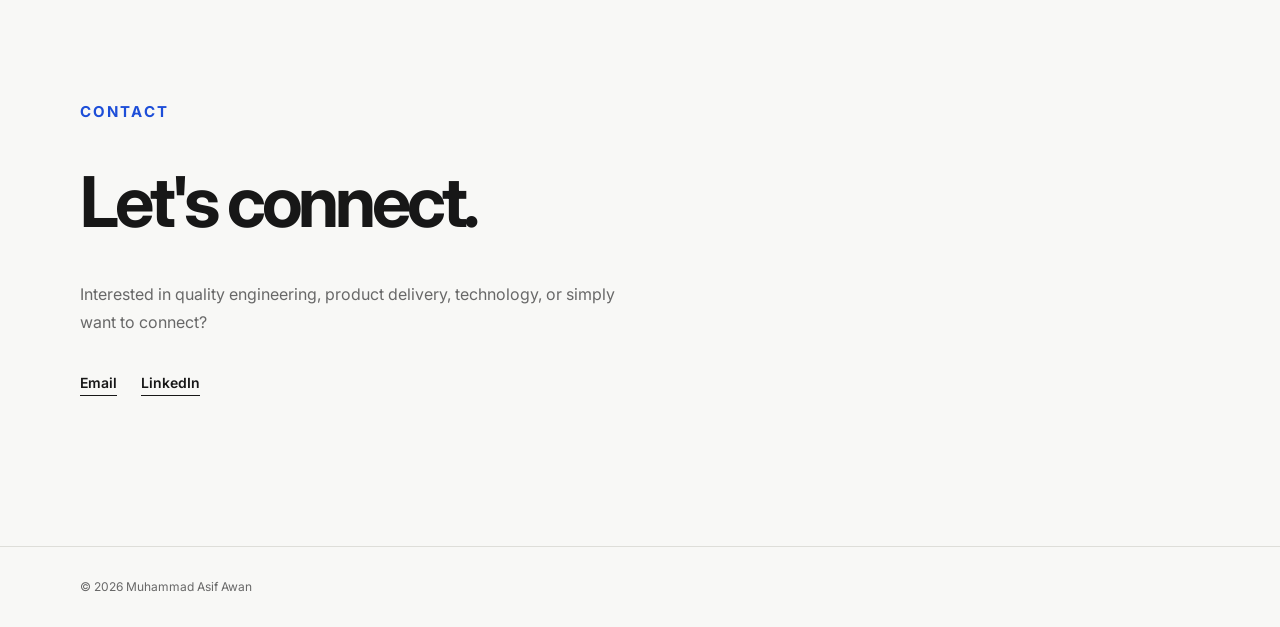
==== commit 398d1676: "projects section completed" ====
--- a/index.html
+++ b/index.html
@@ -239,7 +239,7 @@
                         </a>
 
 
-                    <article class="project-card">
+                    <a href="now.html" class="project-card project-card-link">
                         <p class="project-market">UNITED KINGDOM · 2023 — PRESENT</p>
                         <h3>NOW by HMC</h3>
 
@@ -251,38 +251,54 @@
                         <div class="project-role">
                             QA Engineer · Project Manager
                         </div>
-                    </article>
-
-
-                    <article class="project-card">
-                        <p class="project-market">BAHRAIN · 2021 — 2022</p>
-                        <h3>Costa Coffee Club BH</h3>
-
-                        <p>
-                            Mobile applications and administration systems
-                            developed for Costa Coffee's Bahrain operations.
-                        </p>
-
-                        <div class="project-role">
-                            Tester · Scrum Master
-                        </div>
-                    </article>
-
-
-                    <article class="project-card">
-                        <p class="project-market">USA · 2022 — 2023</p>
-                        <h3>NOCA</h3>
-
-                        <p>
-                            Social network designed around real-life
-                            connections between users and their extended
-                            social circles.
-                        </p>
-
-                        <div class="project-role">
-                            QA Engineer · Client Relations · Scrum Master
-                        </div>
-                    </article>
+                        <span class="project-link">
+                            View case study →
+                        </span>
+                    </a>
+
+
+                    <a href="costa.html" class="project-card project-card-link">
+
+                    <p class="project-market">BAHRAIN · 2021 — 2022</p>
+
+                    <h3>Costa Coffee Club BH</h3>
+
+                    <p>
+                        Mobile applications and administration systems
+                        developed for Costa Coffee's Bahrain operations.
+                    </p>
+
+                    <div class="project-role">
+                        Tester · Scrum Master
+                    </div>
+
+                    <span class="project-link">
+                        View case study →
+                    </span>
+
+                </a>
+
+
+                <a href="noca.html" class="project-card project-card-link">
+
+                    <p class="project-market">USA · 2022 — 2023</p>
+
+                    <h3>NOCA</h3>
+
+                    <p>
+                        Social network designed around real-life connections
+                        between users and their extended social circles.
+                    </p>
+
+                    <div class="project-role">
+                        QA Engineer · Client Relations · Scrum Master
+                    </div>
+
+                    <span class="project-link">
+                        View case study →
+                    </span>
+
+                </a>
                     </div>
                 </div>
 
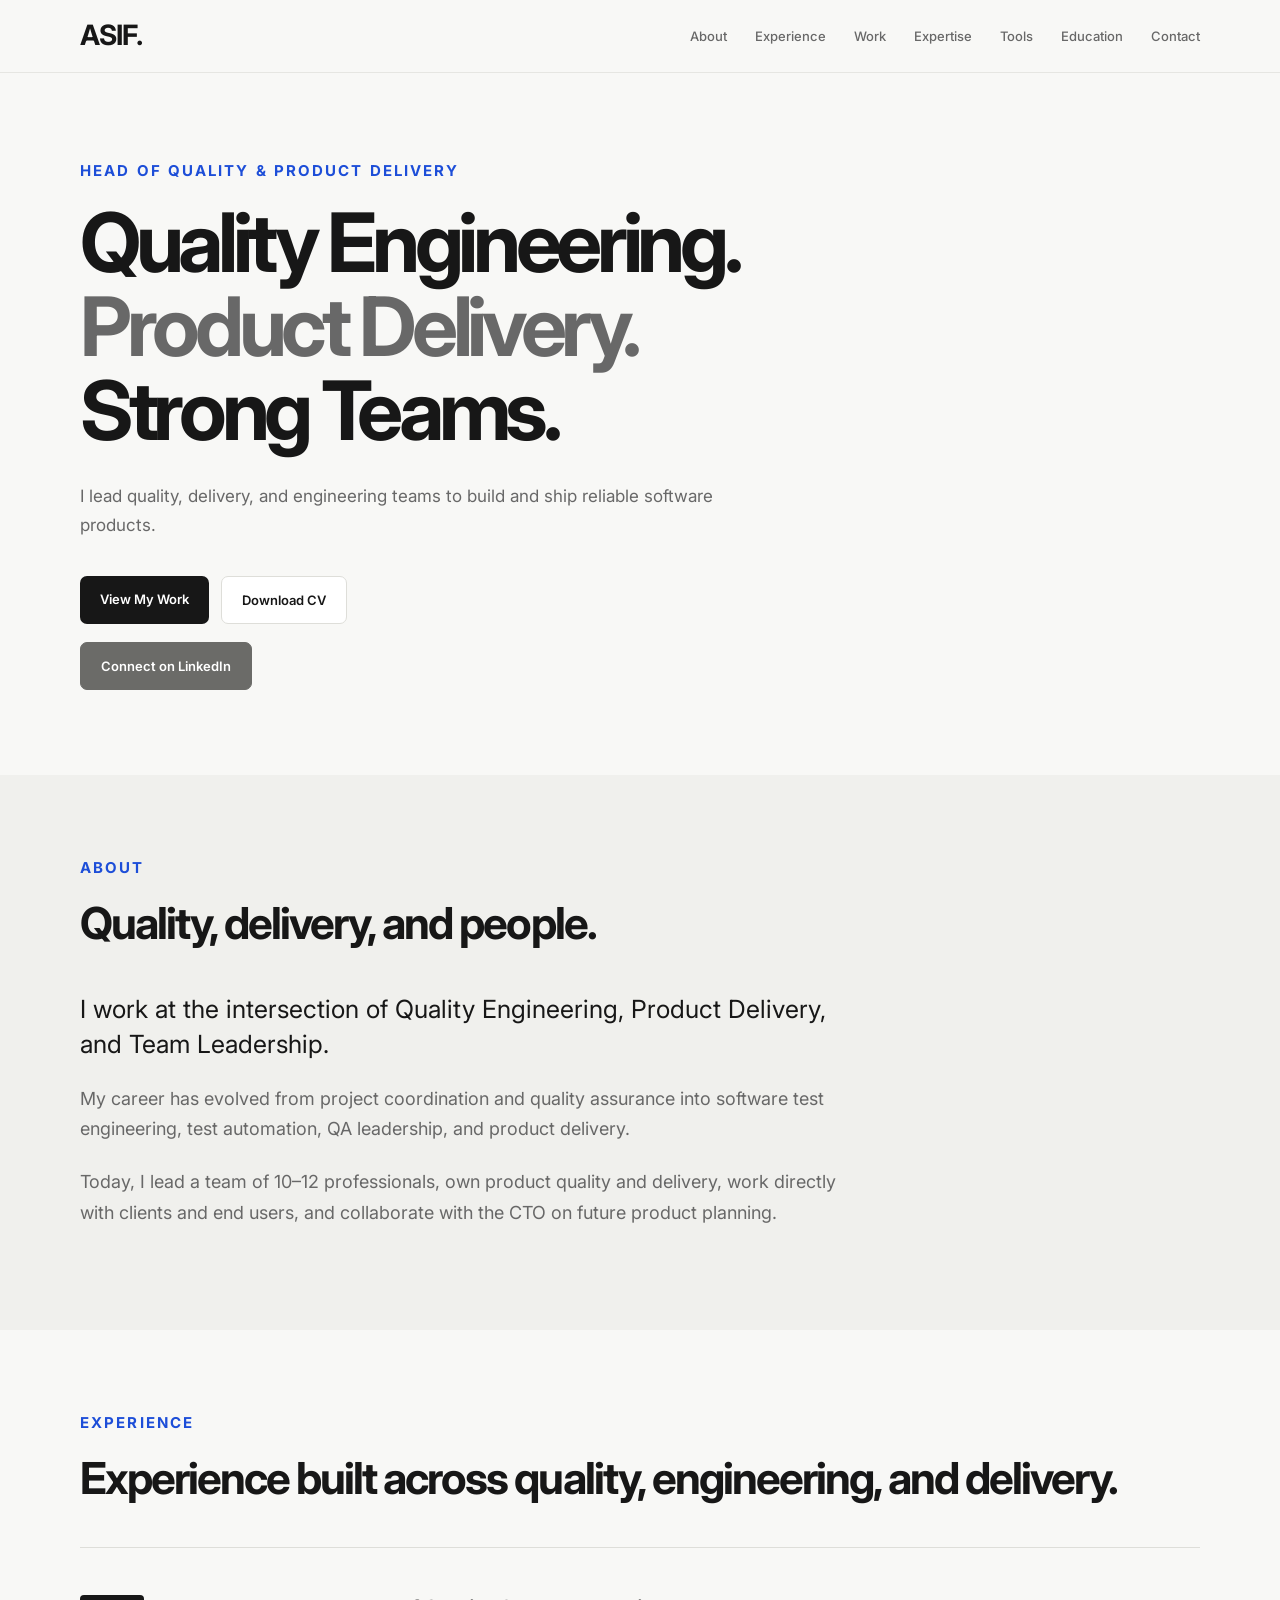
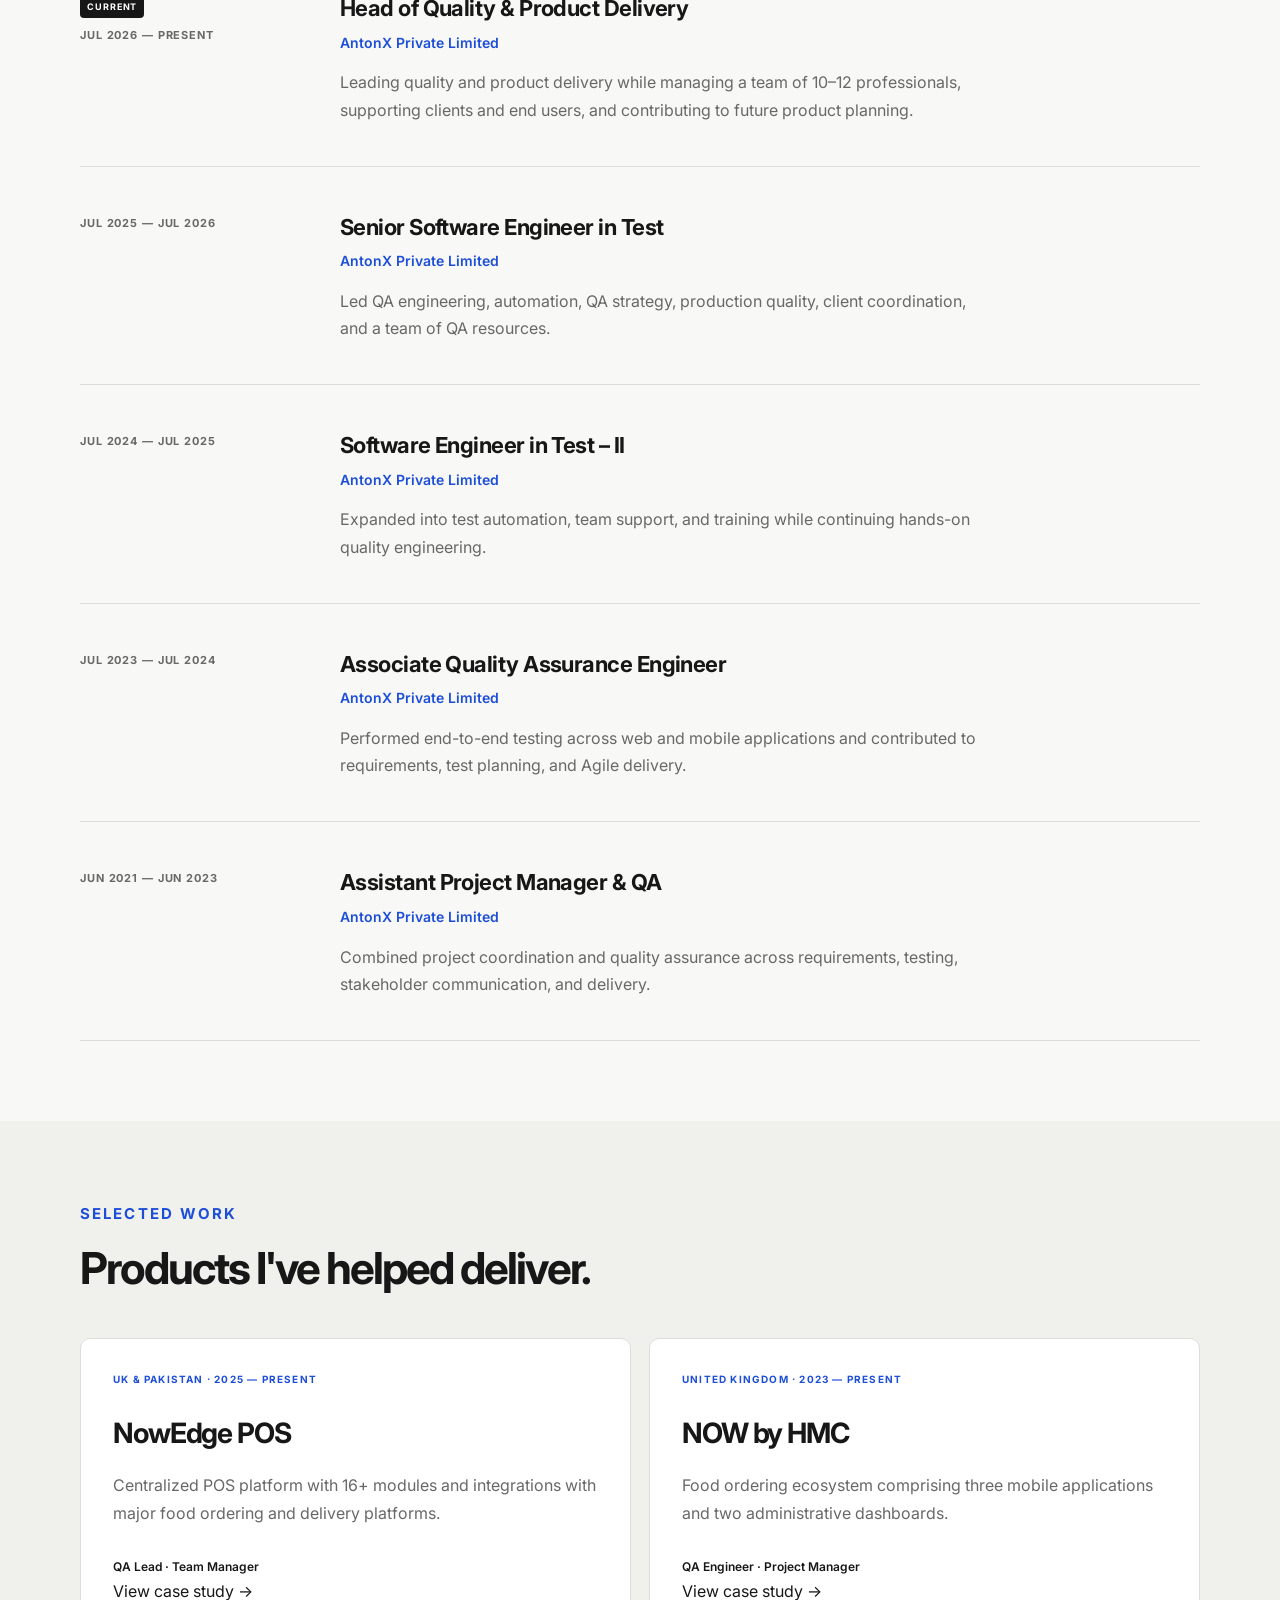
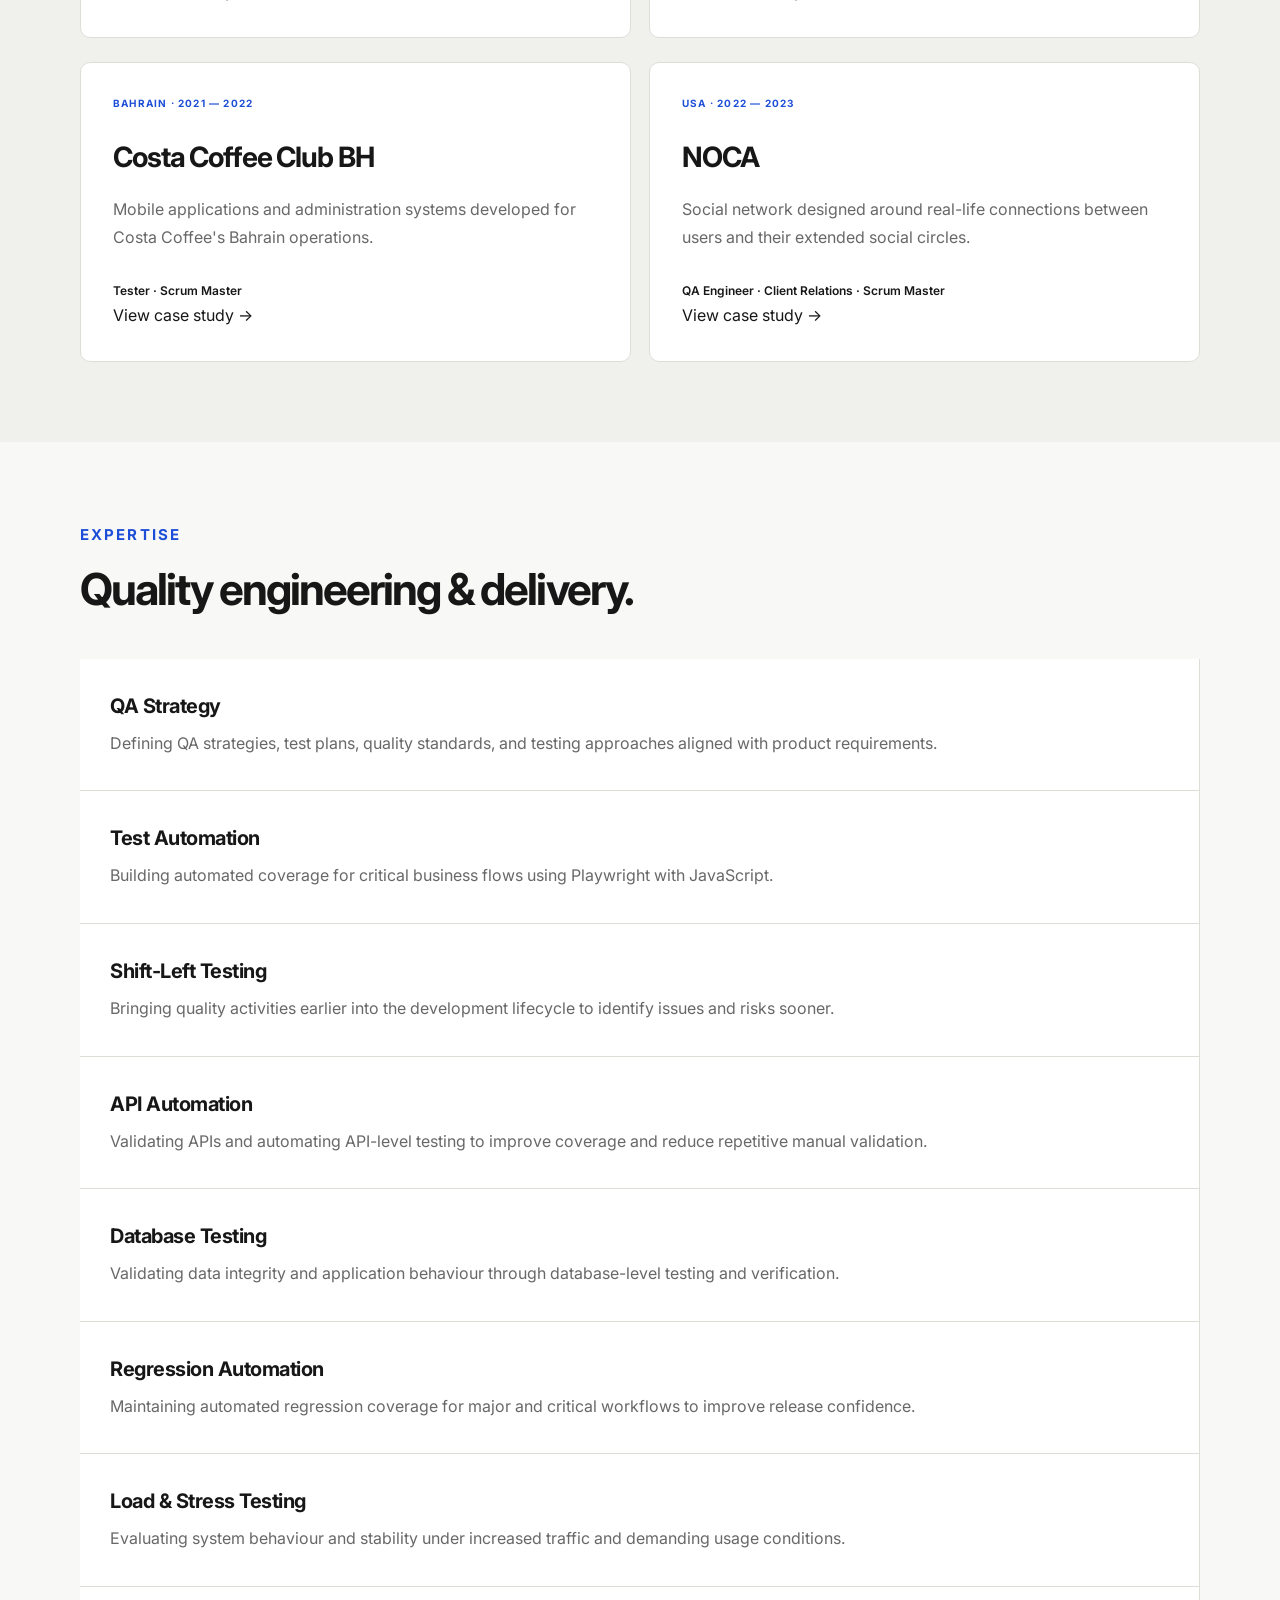
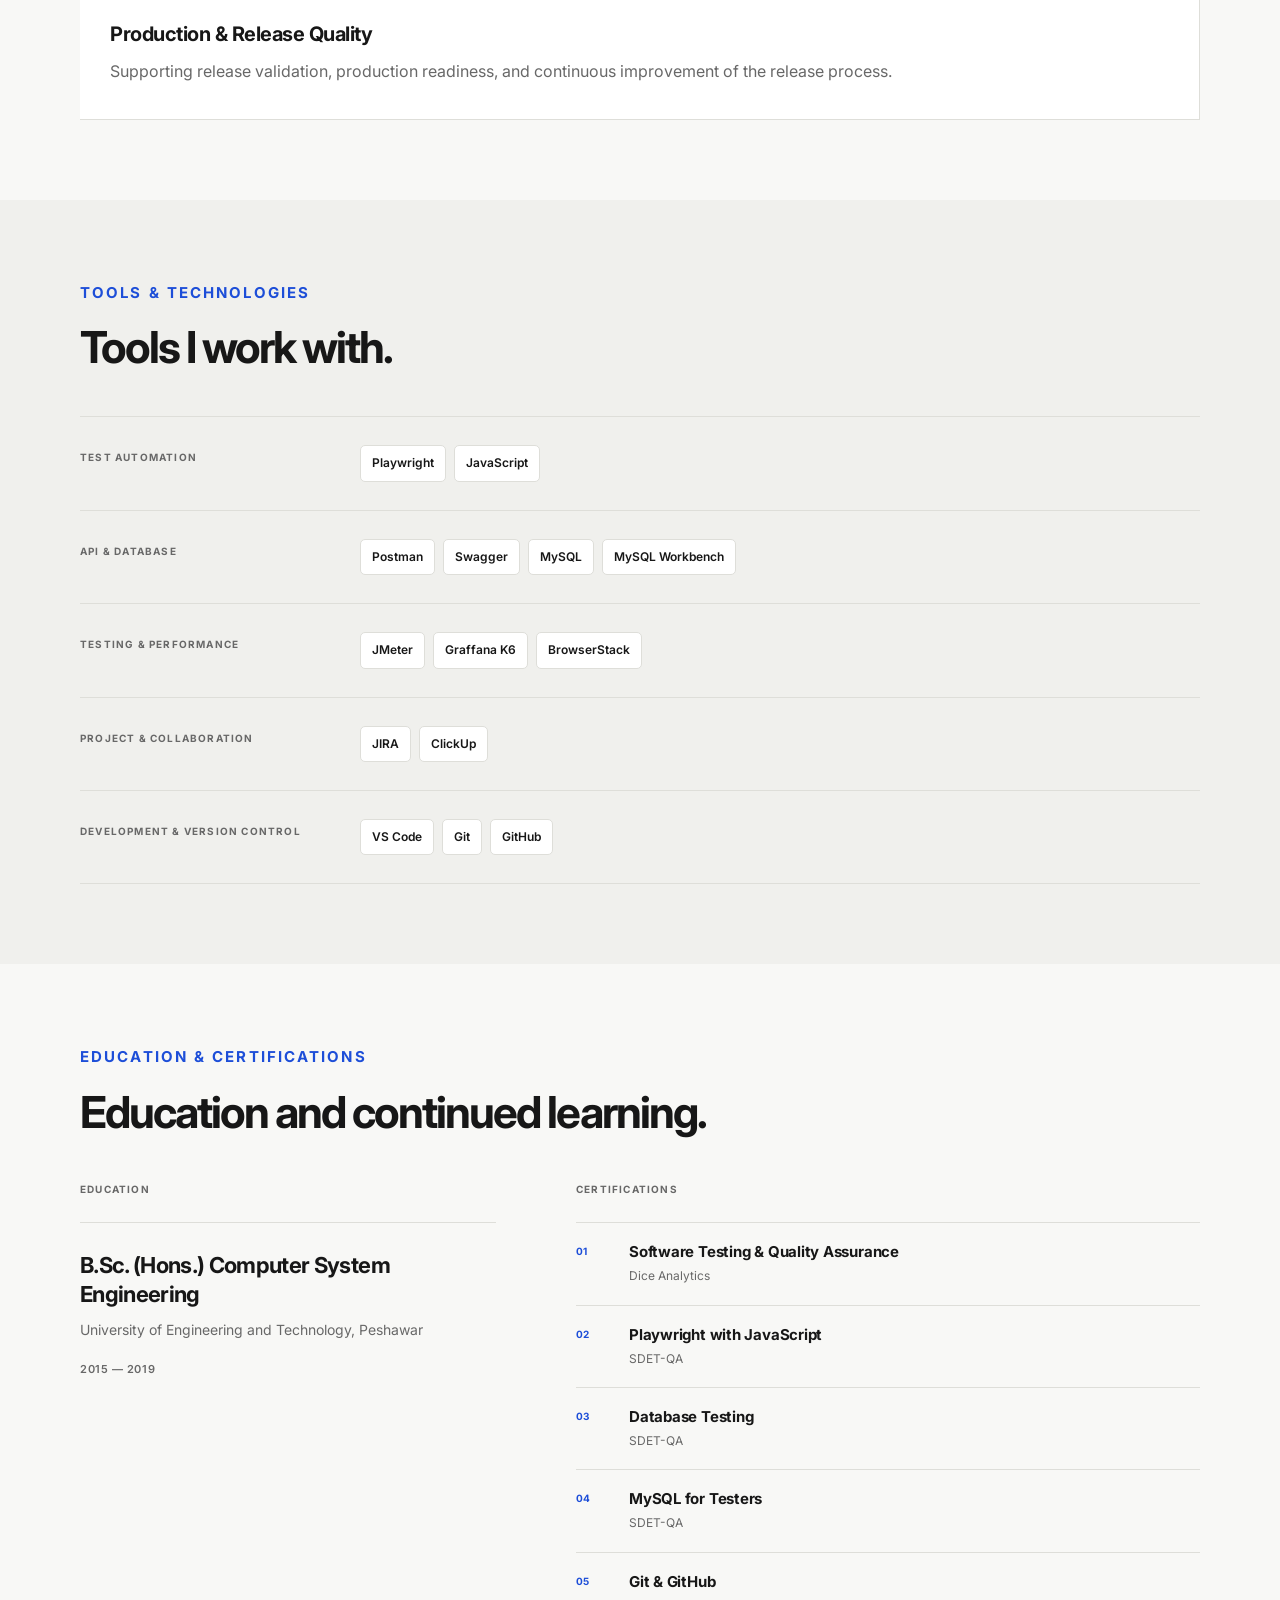
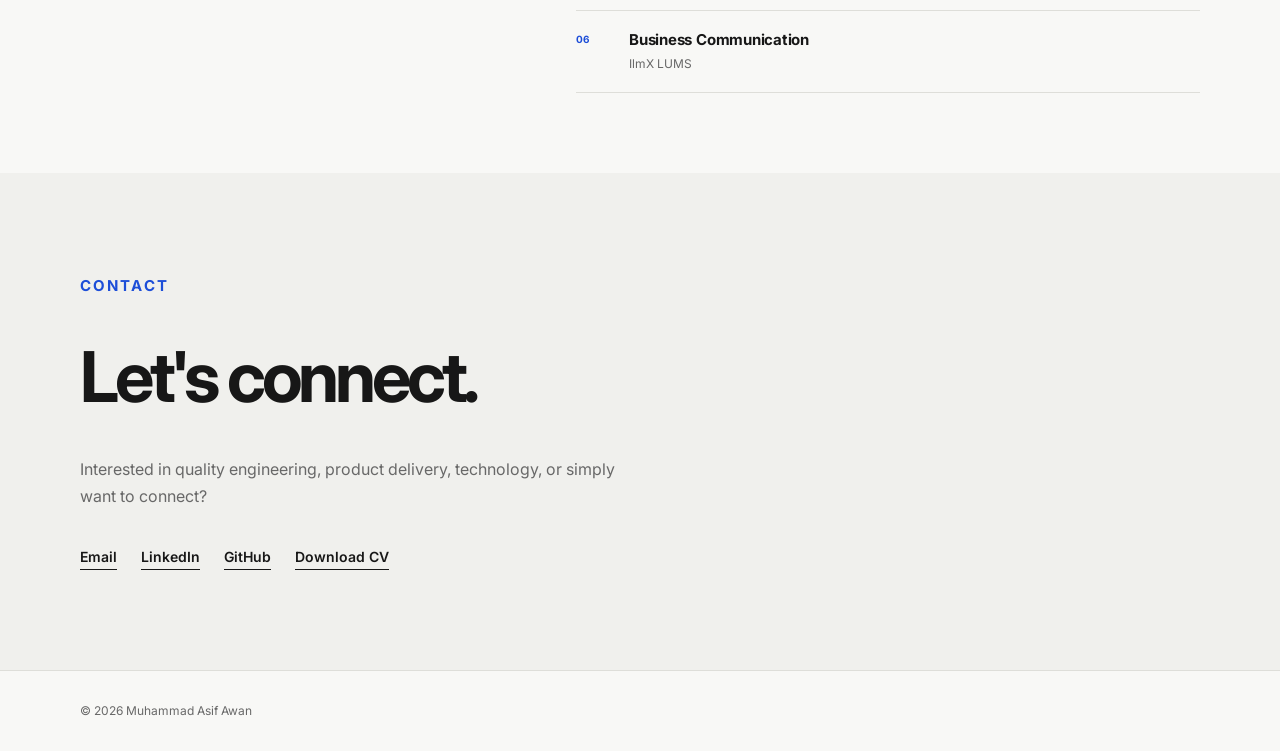
==== commit b93e45ed: "Finalized" ====
--- a/index.html
+++ b/index.html
@@ -22,19 +22,43 @@
 <body>
 
     <!-- Navigation -->
-    <header class="navbar">
-        <div class="nav-container">
-            <a href="#home" class="logo">ASIF.</a>
-
-            <nav>
-                <a href="#about">About</a>
-                <a href="#experience">Experience</a>
-                <a href="#work">Work</a>
-                <a href="#expertise">Expertise</a>
-                <a href="#contact">Contact</a>
-            </nav>
-        </div>
-    </header>
+<header class="navbar">
+    <div class="nav-container">
+
+        <a href="#home" class="logo">ASIF.</a>
+
+        <button class="menu-toggle"
+                type="button"
+                aria-label="Open navigation"
+                aria-expanded="false"
+                aria-controls="mobile-menu">
+            <span></span>
+            <span></span>
+            <span></span>
+        </button>
+
+        <nav class="desktop-nav">
+            <a href="#about">About</a>
+            <a href="#experience">Experience</a>
+            <a href="#work">Work</a>
+            <a href="#expertise">Expertise</a>
+            <a href="#tools">Tools</a>
+            <a href="#education">Education</a>
+            <a href="#contact">Contact</a>
+        </nav>
+
+    </div>
+
+    <nav class="mobile-nav" id="mobile-menu">
+        <a href="#about">About</a>
+        <a href="#experience">Experience</a>
+        <a href="#work">Work</a>
+        <a href="#expertise">Expertise</a>
+        <a href="#tools">Tools</a>
+        <a href="#education">Education</a>
+        <a href="#contact">Contact</a>
+    </nav>
+</header>
 
 
     <main>
@@ -57,22 +81,36 @@
         </p>
 
         <div class="hero-actions">
-            <a href="#work" class="button primary">View My Work</a>
-
-            <a href="https://www.linkedin.com/in/asif925/"
-               target="_blank"
-               rel="noopener noreferrer"
-               class="button secondary">
-                LinkedIn
-            </a>
+
+    <div class="hero-primary-actions">
+
+        <a href="#work" class="button primary">
+            View My Work
+        </a>
+
+        <a href="Muhammad-Asif-Awan-CV.pdf"
+           class="button secondary"
+           download>
+            Download CV
+        </a>
+
         </div>
+
+        <a href="https://www.linkedin.com/in/asif925/"
+        target="_blank"
+        rel="noopener noreferrer"
+        class="button linkedin-button">
+            Connect on LinkedIn
+        </a>
+
+    </div>
 
     </div>
 </section>
 
 
         <!-- About -->
-        <section id="about" class="section">
+        <section id="about" class="section section-alt">
             <div class="container">
 
                 <div class="section-heading">
@@ -107,7 +145,7 @@
 
 
         <!-- Experience -->
-        <section id="experience" class="section section-alt">
+        <section id="experience" class="section">
             <div class="container">
 
                 <div class="section-heading">
@@ -208,7 +246,7 @@
 
 
         <!-- Work -->
-        <section id="work" class="section">
+        <section id="work" class="section section-alt">
             <div class="container">
 
                 <div class="section-heading">
@@ -279,7 +317,7 @@
                 </a>
 
 
-                <a href="noca.html" class="project-card project-card-link">
+                    <a href="noca.html" class="project-card project-card-link">
 
                     <p class="project-market">USA · 2022 — 2023</p>
 
@@ -307,7 +345,7 @@
 
 
         <!-- Expertise -->
-        <section id="expertise" class="section section-alt">
+        <section id="expertise" class="section">
             <div class="container">
 
                 <div class="section-heading">
@@ -317,48 +355,252 @@
 
                 <div class="expertise-grid">
 
-                    <div class="expertise-item">
-                        <h3>Quality Engineering</h3>
-                        <p>
-                            QA strategy, test planning, functional testing,
-                            regression, integration, system and production
-                            validation.
-                        </p>
-                    </div>
-
-                    <div class="expertise-item">
-                        <h3>Test Automation</h3>
-                        <p>
-                            Playwright with JavaScript, automated regression,
-                            API automation, and critical-flow automation.
-                        </p>
-                    </div>
-
-                    <div class="expertise-item">
-                        <h3>Product Delivery</h3>
-                        <p>
-                            Requirements, feature flows, planning, release
-                            quality, stakeholder coordination, and production
-                            delivery.
-                        </p>
-                    </div>
-
-                    <div class="expertise-item">
-                        <h3>Team Leadership</h3>
-                        <p>
-                            Team management, mentoring, coordination,
-                            ownership, and cross-functional collaboration.
-                        </p>
-                    </div>
-
-                </div>
+                <div class="expertise-item">
+                    <h3>QA Strategy</h3>
+                    <p>
+                        Defining QA strategies, test plans, quality standards,
+                        and testing approaches aligned with product requirements.
+                    </p>
+                </div>
+
+                <div class="expertise-item">
+                    <h3>Test Automation</h3>
+                    <p>
+                        Building automated coverage for critical business flows
+                        using Playwright with JavaScript.
+                    </p>
+                </div>
+
+                <div class="expertise-item">
+                    <h3>Shift-Left Testing</h3>
+                    <p>
+                        Bringing quality activities earlier into the development
+                        lifecycle to identify issues and risks sooner.
+                    </p>
+                </div>
+
+                <div class="expertise-item">
+                    <h3>API Automation</h3>
+                    <p>
+                        Validating APIs and automating API-level testing to improve
+                        coverage and reduce repetitive manual validation.
+                    </p>
+                </div>
+
+                <div class="expertise-item">
+                    <h3>Database Testing</h3>
+                    <p>
+                        Validating data integrity and application behaviour through
+                        database-level testing and verification.
+                    </p>
+                </div>
+
+                <div class="expertise-item">
+                    <h3>Regression Automation</h3>
+                    <p>
+                        Maintaining automated regression coverage for major and
+                        critical workflows to improve release confidence.
+                    </p>
+                </div>
+
+                <div class="expertise-item">
+                    <h3>Load & Stress Testing</h3>
+                    <p>
+                        Evaluating system behaviour and stability under increased
+                        traffic and demanding usage conditions.
+                    </p>
+                </div>
+
+                <div class="expertise-item">
+                    <h3>Production & Release Quality</h3>
+                    <p>
+                        Supporting release validation, production readiness,
+                        and continuous improvement of the release process.
+                    </p>
+                </div>
+
+            </div>
 
             </div>
         </section>
 
+            <!-- Tools & Technologies -->
+            <section id="tools" class="section section-alt">
+                <div class="container">
+
+                    <div class="section-heading">
+                        <p class="eyebrow">TOOLS & TECHNOLOGIES</p>
+                        <h2>Tools I work with.</h2>
+                    </div>
+
+                    <div class="tools-list">
+
+                        <div class="tool-group">
+                            <span class="tool-category">TEST AUTOMATION</span>
+
+                            <div class="tool-items">
+                                <span>Playwright</span>
+                                <span>JavaScript</span>
+                            </div>
+                        </div>
+
+
+                        <div class="tool-group">
+                            <span class="tool-category">API & DATABASE</span>
+
+                            <div class="tool-items">
+                                <span>Postman</span>
+                                <span>Swagger</span>
+                                <span>MySQL</span>
+                                <span>MySQL Workbench</span>
+                            </div>
+                        </div>
+
+
+                        <div class="tool-group">
+                            <span class="tool-category">TESTING & PERFORMANCE</span>
+
+                            <div class="tool-items">
+                                <span>JMeter</span>
+                                <span>Graffana K6</span>
+                                <span>BrowserStack</span>
+                            </div>
+                        </div>
+
+
+                        <div class="tool-group">
+                            <span class="tool-category">PROJECT & COLLABORATION</span>
+
+                            <div class="tool-items">
+                                <span>JIRA</span>
+                                <span>ClickUp</span>
+                            </div>
+                        </div>
+
+
+                        <div class="tool-group">
+                            <span class="tool-category">DEVELOPMENT & VERSION CONTROL</span>
+
+                            <div class="tool-items">
+                                <span>VS Code</span>
+                                <span>Git</span>
+                                <span>GitHub</span>
+                            </div>
+                        </div>
+
+                    </div>
+
+                </div>
+            </section>
+
+            <!-- Education & Certifications -->
+<section id="education" class="section">
+    <div class="container">
+
+        <div class="section-heading">
+            <p class="eyebrow">EDUCATION & CERTIFICATIONS</p>
+            <h2>Education and continued learning.</h2>
+        </div>
+
+        <div class="education-layout">
+
+            <!-- Education -->
+            <div class="education-block">
+
+                <p class="education-label">EDUCATION</p>
+
+                <div class="education-item">
+                    <h3>B.Sc. (Hons.) Computer System Engineering</h3>
+
+                    <p class="education-institution">
+                        University of Engineering and Technology, Peshawar
+                    </p>
+
+                    <span class="education-date">
+                        2015 — 2019
+                    </span>
+                </div>
+
+            </div>
+
+
+            <!-- Certifications -->
+            <div class="education-block">
+
+                <p class="education-label">CERTIFICATIONS</p>
+
+                <div class="certification-list">
+
+                    <div class="certification-item">
+                        <span class="certification-number">01</span>
+
+                        <div>
+                            <h3>Software Testing & Quality Assurance</h3>
+                            <p>Dice Analytics</p>
+                        </div>
+                    </div>
+
+
+                    <div class="certification-item">
+                        <span class="certification-number">02</span>
+
+                        <div>
+                            <h3>Playwright with JavaScript</h3>
+                            <p>SDET-QA</p>
+                        </div>
+                    </div>
+
+
+                    <div class="certification-item">
+                        <span class="certification-number">03</span>
+
+                        <div>
+                            <h3>Database Testing</h3>
+                            <p>SDET-QA</p>
+                        </div>
+                    </div>
+
+
+                    <div class="certification-item">
+                        <span class="certification-number">04</span>
+
+                        <div>
+                            <h3>MySQL for Testers</h3>
+                            <p>SDET-QA</p>
+                        </div>
+                    </div>
+
+
+                    <div class="certification-item">
+                        <span class="certification-number">05</span>
+
+                        <div>
+                            <h3>Git & GitHub</h3>
+                        </div>
+                    </div>
+
+
+                    <div class="certification-item">
+                        <span class="certification-number">06</span>
+
+                        <div>
+                            <h3>Business Communication</h3>
+                            <p>IlmX LUMS</p>
+                        </div>
+                    </div>
+
+                </div>
+
+                    </div>
+
+                </div>
+
+            </div>
+        </section>
 
         <!-- Contact -->
-        <section id="contact" class="section contact-section">
+
+        <section id="contact" class="section contact-section section-alt">
             <div class="container">
 
                 <p class="eyebrow">CONTACT</p>
@@ -371,19 +613,33 @@
                 </p>
 
                 <div class="contact-links">
+
                     <a href="mailto:asifmuh001@gmail.com">
                         Email
                     </a>
 
                     <a href="https://www.linkedin.com/in/asif925/"
-                       target="_blank"
-                       rel="noopener noreferrer">
+                    target="_blank"
+                    rel="noopener noreferrer">
                         LinkedIn
                     </a>
+
+                    <a href="https://github.com/asifaims"
+                    target="_blank"
+                    rel="noopener noreferrer">
+                        GitHub
+                    </a>
+
+                    <a href="Muhammad-Asif-Awan-CV.pdf"
+                    download>
+                        Download CV
+                    </a>
+
                 </div>
 
             </div>
         </section>
+        
 
     </main>
 
@@ -395,5 +651,30 @@
         </div>
     </footer>
 
+    <script>
+    const menuToggle = document.querySelector(".menu-toggle");
+    const mobileNav = document.querySelector(".mobile-nav");
+
+    menuToggle.addEventListener("click", () => {
+        const isOpen = menuToggle.classList.toggle("open");
+
+        mobileNav.classList.toggle("open", isOpen);
+        menuToggle.setAttribute("aria-expanded", isOpen);
+        menuToggle.setAttribute(
+            "aria-label",
+            isOpen ? "Close navigation" : "Open navigation"
+        );
+    });
+
+    document.querySelectorAll(".mobile-nav a").forEach(link => {
+        link.addEventListener("click", () => {
+            menuToggle.classList.remove("open");
+            mobileNav.classList.remove("open");
+            menuToggle.setAttribute("aria-expanded", "false");
+            menuToggle.setAttribute("aria-label", "Open navigation");
+        });
+    });
+</script>
+
 </body>
 </html>
--- a/style.css
+++ b/style.css
@@ -50,10 +50,11 @@
 .navbar {
     position: sticky;
     top: 0;
-    z-index: 100;
-
-    background: rgba(248, 248, 246, 0.9);
+    z-index: 1000;
+
+    background: rgba(248, 248, 246, 0.94);
     backdrop-filter: blur(12px);
+    -webkit-backdrop-filter: blur(12px);
 
     border-bottom: 1px solid rgba(222, 222, 217, 0.7);
 }
@@ -70,28 +71,138 @@
 }
 
 .logo {
-    font-size: 24px;
+    font-size: 28px;
     font-weight: 700;
     letter-spacing: -0.04em;
 }
 
-nav {
+.desktop-nav {
     display: flex;
     gap: 28px;
 }
 
-nav a {
-    font-size: 14px;
+.desktop-nav a {
+    font-size: 13px;
     font-weight: 500;
     color: var(--muted);
 
     transition: color 0.2s ease;
 }
 
-nav a:hover {
+.desktop-nav a:hover {
     color: var(--text);
 }
 
+
+/* ================================
+   Mobile Menu
+================================ */
+
+.menu-toggle {
+    display: none;
+
+    width: 42px;
+    height: 42px;
+
+    padding: 0;
+
+    border: 1px solid var(--border);
+    border-radius: 7px;
+
+    background: var(--surface);
+
+    cursor: pointer;
+
+    align-items: center;
+    justify-content: center;
+    flex-direction: column;
+    gap: 5px;
+}
+
+.menu-toggle span {
+    display: block;
+
+    width: 17px;
+    height: 1.5px;
+
+    background: var(--text);
+
+    transition:
+        transform 0.2s ease,
+        opacity 0.2s ease;
+}
+
+.mobile-nav {
+    display: none;
+}
+
+
+/* ================================
+   Mobile Navigation
+================================ */
+
+@media (max-width: 750px) {
+
+    .nav-container {
+        width: calc(100% - 32px);
+    }
+
+    .desktop-nav {
+        display: none;
+    }
+
+    .menu-toggle {
+        display: flex;
+    }
+
+    .mobile-nav {
+        display: flex;
+        flex-direction: column;
+
+        max-height: 0;
+        overflow: hidden;
+
+        border-top: 0 solid var(--border);
+
+        transition:
+            max-height 0.25s ease,
+            border-color 0.25s ease;
+    }
+
+    .mobile-nav.open {
+        max-height: 500px;
+
+        border-top: 1px solid var(--border);
+    }
+
+    .mobile-nav a {
+        padding: 15px 16px;
+
+        border-bottom: 1px solid var(--border);
+
+        font-size: 14px;
+        font-weight: 500;
+
+        color: var(--text);
+    }
+
+    .mobile-nav a:hover {
+        background: var(--surface-alt);
+    }
+
+    .menu-toggle.open span:nth-child(1) {
+        transform: translateY(6.5px) rotate(45deg);
+    }
+
+    .menu-toggle.open span:nth-child(2) {
+        opacity: 0;
+    }
+
+    .menu-toggle.open span:nth-child(3) {
+        transform: translateY(-6.5px) rotate(-45deg);
+    }
+
+}
 
 /* ================================
    Hero
@@ -103,7 +214,7 @@
     display: flex;
     align-items: center;
 
-    padding: 100px 0;
+    padding: 80px 0;
 }
 
 .eyebrow {
@@ -142,9 +253,35 @@
 
 .hero-actions {
     display: flex;
+    flex-direction: column;
+    align-items: flex-start;
+    gap: 18px;
+
+    margin-top: 36px;
+}
+
+.hero-primary-actions {
+    display: flex;
     gap: 12px;
-
-    margin-top: 36px;
+}
+
+.linkedin-button {
+    background: #6b6b68;
+    border: 1px solid #6b6b68;
+    color: #ffffff;
+
+    padding: 12px 20px;
+
+    transition:
+        transform 0.2s ease,
+        background 0.2s ease,
+        border-color 0.2s ease;
+}
+
+.linkedin-button:hover {
+    background: #555552;
+    border-color: #555552;
+    color: #ffffff;
 }
 
 .button {
@@ -182,7 +319,7 @@
 ================================ */
 
 .section {
-    padding: 120px 0;
+    padding: 80px 0;
 }
 
 .section-alt {
@@ -190,15 +327,14 @@
 }
 
 .section-heading {
-    margin-bottom: 65px;
+    margin-bottom: 45px;
 }
 
 .section-heading h2 {
-    max-width: 650px;
-
-    font-size: clamp(32px, 4vw, 48px);
+    font-size: clamp(30px, 4vw, 44px);
     line-height: 1.1;
     letter-spacing: -0.045em;
+    font-weight: 700;
 }
 
 
@@ -363,53 +499,231 @@
 }
 
 
-/* ================================
-   Expertise
-================================ */
-
-.expertise-grid {
+.expertise-item {
+    min-width: 0;
+
+    padding: 34px 30px;
+
+    border-right: 1px solid var(--border);
+    border-bottom: 1px solid var(--border);
+
+    background: var(--surface);
+}
+
+.expertise-item h3 {
+    margin: 0;
+
+    font-size: 20px;
+    line-height: 1.3;
+    letter-spacing: -0.025em;
+}
+
+.expertise-item p {
+    max-width: none;
+
+    margin: 12px 0 0;
+
+    line-height: 1.6;
+    color: var(--muted);
+}
+
+
+/* Expertise — Mobile */
+
+@media (max-width: 750px) {
+
+    .expertise-grid {
+        grid-template-columns: 1fr;
+    }
+
+    .expertise-item {
+        padding: 28px 20px;
+    }
+
+}
+
+/* ================================
+   Tools & Technologies
+================================ */
+
+.tools-list {
+    border-top: 1px solid var(--border);
+}
+
+.tool-group {
     display: grid;
-    grid-template-columns: repeat(2, 1fr);
-
-    gap: 0;
+    grid-template-columns: 240px 1fr;
+    gap: 40px;
+
+    padding: 28px 0;
+
+    border-bottom: 1px solid var(--border);
+}
+
+.tool-category {
+    padding-top: 4px;
+
+    font-size: 10px;
+    font-weight: 700;
+    letter-spacing: 0.12em;
+
+    color: var(--muted);
+}
+
+.tool-items {
+    display: flex;
+    flex-wrap: wrap;
+    gap: 8px;
+}
+
+.tool-items span {
+    padding: 7px 11px;
+
+    background: var(--surface);
+
+    border: 1px solid var(--border);
+    border-radius: 5px;
+
+    font-size: 12px;
+    font-weight: 600;
+
+    color: var(--text);
+}
+
+
+/* ================================
+   Tools — Mobile
+================================ */
+
+@media (max-width: 750px) {
+
+    .tool-group {
+        grid-template-columns: 1fr;
+        gap: 14px;
+
+        padding: 24px 0;
+    }
+
+    .tool-category {
+        padding-top: 0;
+    }
+
+}
+
+/* ================================
+   Education & Certifications
+================================ */
+
+.education-layout {
+    display: grid;
+    grid-template-columns: 0.8fr 1.2fr;
+
+    gap: 80px;
+}
+
+.education-label {
+    margin-bottom: 24px;
+
+    font-size: 10px;
+    font-weight: 700;
+    letter-spacing: 0.12em;
+
+    color: var(--muted);
+}
+
+.education-item {
+    padding-top: 28px;
 
     border-top: 1px solid var(--border);
 }
 
-.expertise-item {
-    padding: 34px 30px 34px 0;
+.education-item h3 {
+    max-width: 480px;
+
+    font-size: 22px;
+    line-height: 1.3;
+    letter-spacing: -0.03em;
+}
+
+.education-institution {
+    margin-top: 10px;
+
+    font-size: 14px;
+    color: var(--muted);
+}
+
+.education-date {
+    display: inline-block;
+
+    margin-top: 18px;
+
+    font-size: 11px;
+    font-weight: 600;
+    letter-spacing: 0.05em;
+
+    color: var(--muted);
+}
+
+
+/* Certifications */
+
+.certification-list {
+    border-top: 1px solid var(--border);
+}
+
+.certification-item {
+    display: grid;
+    grid-template-columns: 35px 1fr;
+
+    gap: 18px;
+
+    padding: 18px 0;
 
     border-bottom: 1px solid var(--border);
 }
 
-.expertise-item:nth-child(odd) {
-    border-right: 1px solid var(--border);
-}
-
-.expertise-item:nth-child(even) {
-    padding-left: 30px;
-}
-
-.expertise-item h3 {
-    font-size: 20px;
-    letter-spacing: -0.025em;
-}
-
-.expertise-item p {
-    max-width: 450px;
-
-    margin-top: 12px;
-
-    color: var(--muted);
-}
-
+.certification-number {
+    padding-top: 2px;
+
+    font-size: 10px;
+    font-weight: 700;
+
+    color: var(--accent);
+}
+
+.certification-item h3 {
+    font-size: 15px;
+    line-height: 1.4;
+    letter-spacing: -0.015em;
+}
+
+.certification-item p {
+    margin-top: 4px;
+
+    font-size: 12px;
+    color: var(--muted);
+}
+
+
+/* ================================
+   Education — Mobile
+================================ */
+
+@media (max-width: 750px) {
+
+    .education-layout {
+        grid-template-columns: 1fr;
+        gap: 65px;
+    }
+
+}
 
 /* ================================
    Contact
 ================================ */
 
 .contact-section {
-    padding: 150px 0;
+    padding: 100px 0;
 }
 
 .contact-section h2 {
@@ -427,18 +741,44 @@
 
 .contact-links {
     display: flex;
+    flex-wrap: wrap;
     gap: 24px;
 
     margin-top: 35px;
 }
 
 .contact-links a {
+    display: inline-block;
+
     font-size: 14px;
     font-weight: 600;
 
+    color: var(--text);
+
     border-bottom: 1px solid var(--text);
-}
-
+
+    transition:
+        color 0.2s ease,
+        border-color 0.2s ease;
+}
+
+.contact-links a:hover {
+    color: var(--accent);
+    border-color: var(--accent);
+}
+
+
+/* Contact — Mobile */
+
+@media (max-width: 600px) {
+
+    .contact-links {
+        flex-direction: column;
+        align-items: flex-start;
+        gap: 16px;
+    }
+
+}
 
 /* ================================
    Footer
@@ -466,9 +806,6 @@
         width: min(var(--max-width), calc(100% - 32px));
     }
 
-    nav {
-        display: none;
-    }
 
     .hero {
         min-height: auto;
@@ -480,7 +817,7 @@
     }
 
     .section {
-        padding: 85px 0;
+        padding: 65px 0;
     }
 
     .timeline-item {
@@ -493,18 +830,6 @@
     row-gap: 24px;
 }
 
-    .expertise-grid {
-        grid-template-columns: 1fr;
-    }
-
-    .expertise-item:nth-child(odd) {
-        border-right: none;
-    }
-
-    .expertise-item:nth-child(even) {
-        padding-left: 0;
-    }
-
     .hero-actions {
         flex-direction: column;
         align-items: flex-start;
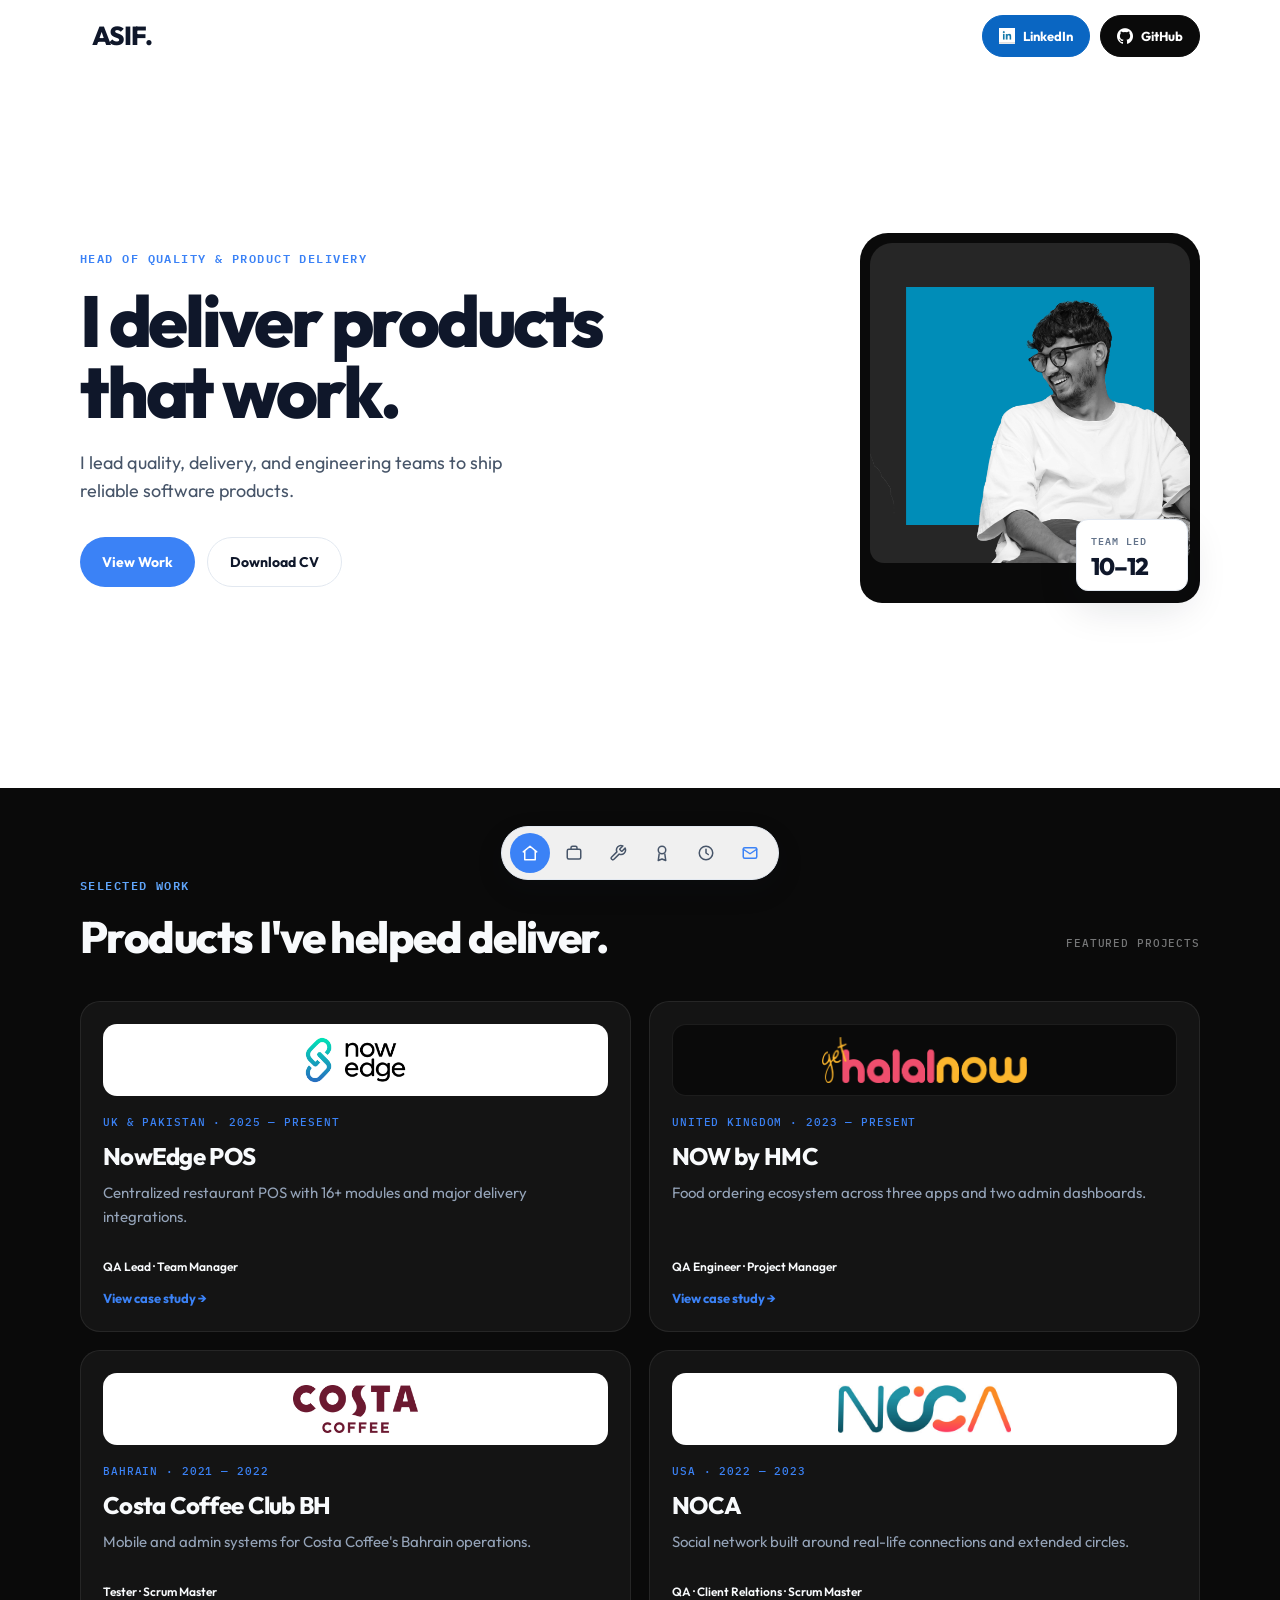
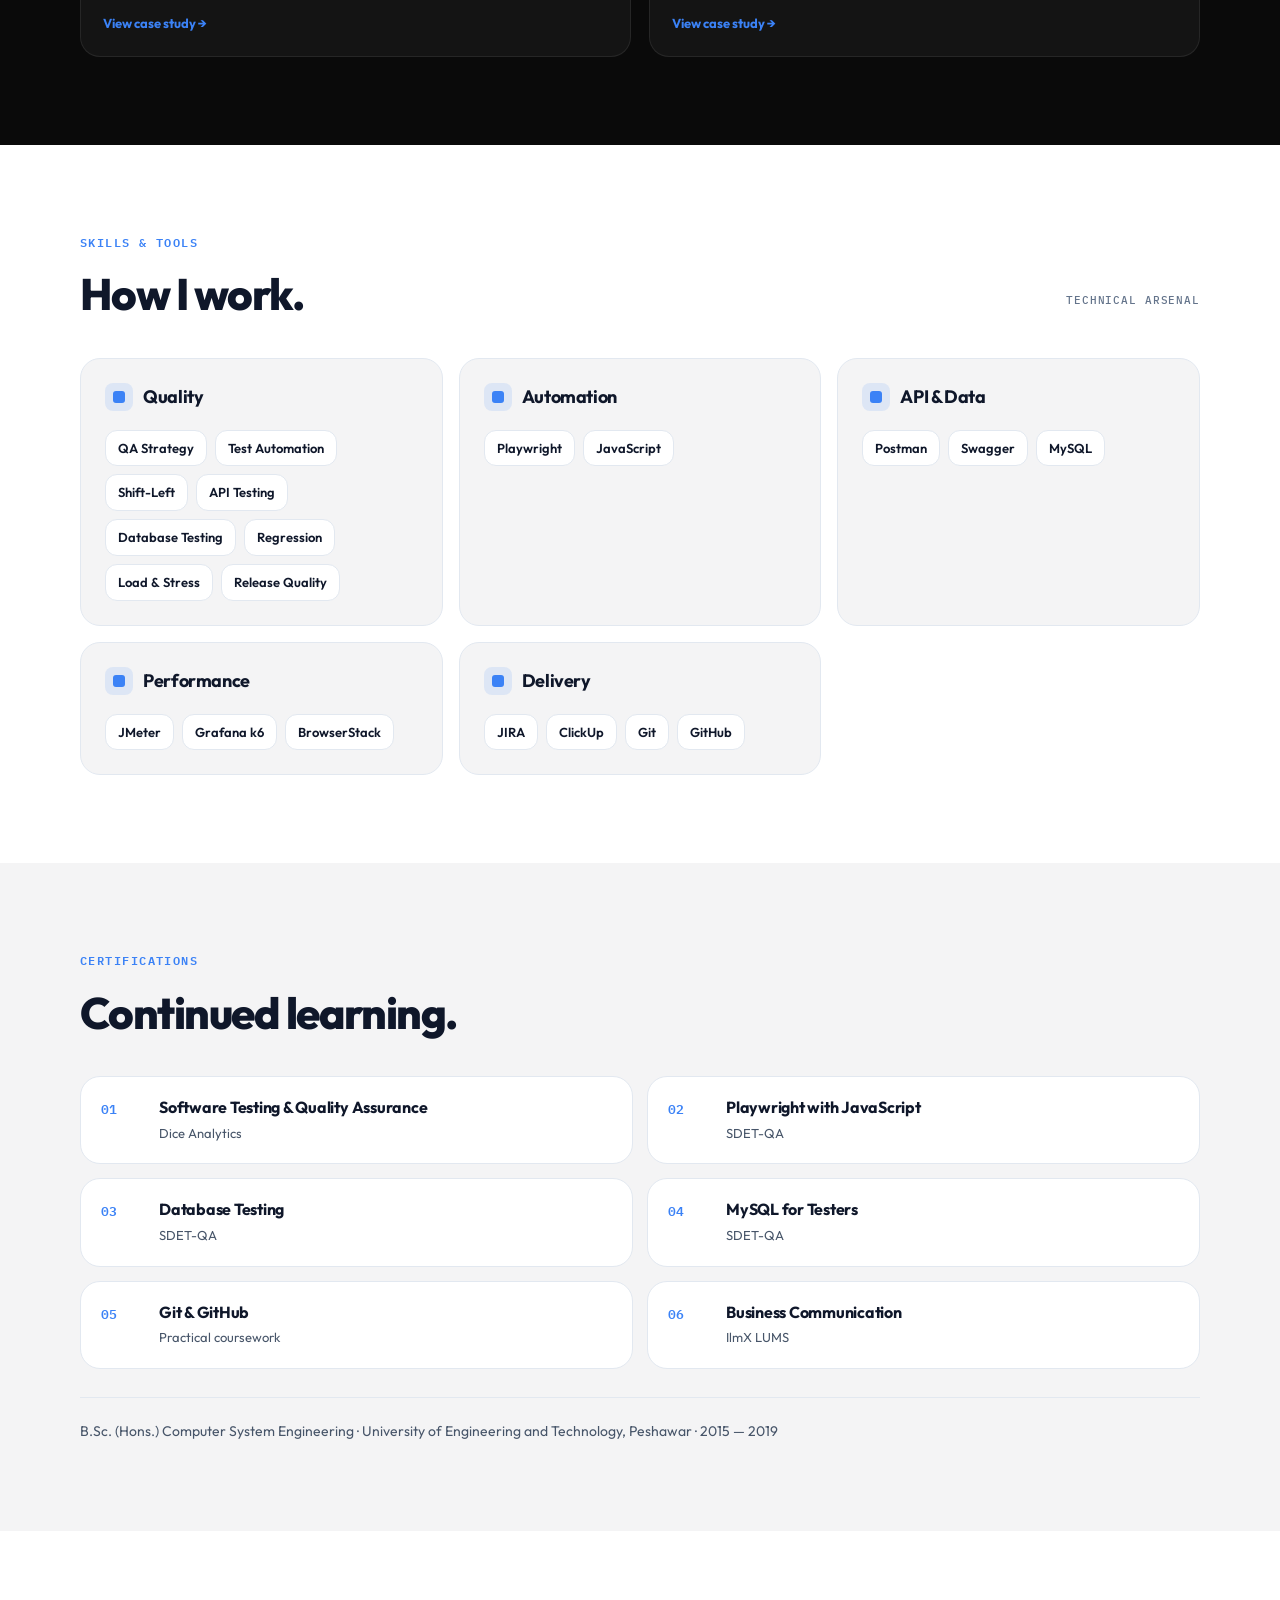
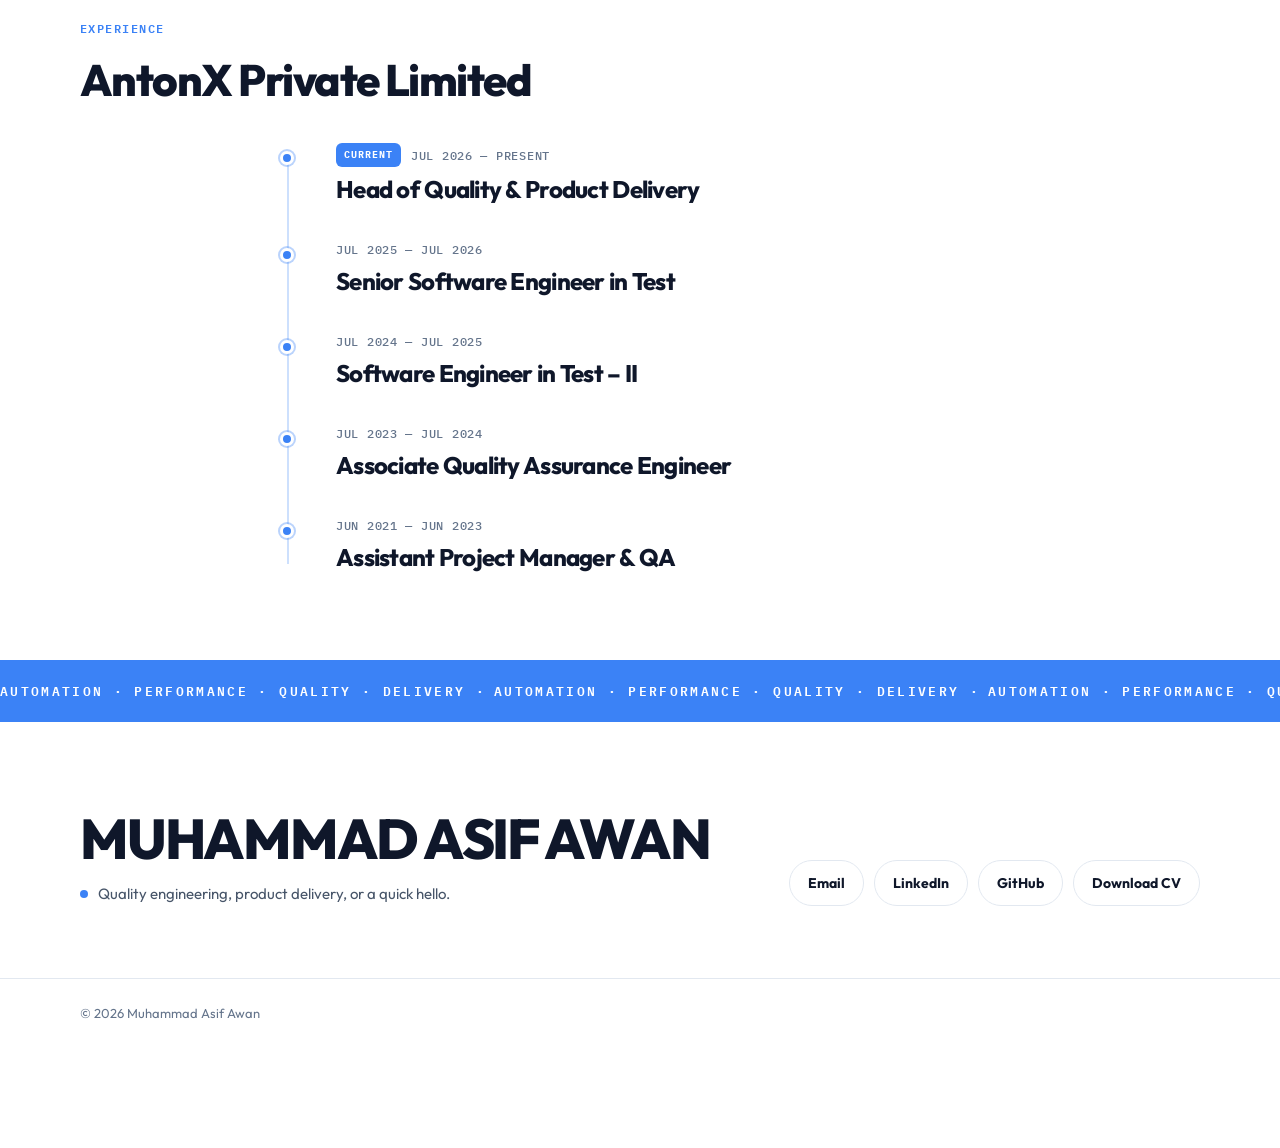
==== commit 9d8787d5: "UI Revamped" ====
--- a/index.html
+++ b/index.html
@@ -12,8 +12,7 @@
 
     <link rel="preconnect" href="https://fonts.googleapis.com">
     <link rel="preconnect" href="https://fonts.gstatic.com" crossorigin>
-
-    <link href="https://fonts.googleapis.com/css2?family=Inter:wght@400;500;600;700&display=swap"
+    <link href="https://fonts.googleapis.com/css2?family=IBM+Plex+Mono:wght@400;500;600&family=Outfit:wght@400;500;600;700;800&display=swap"
           rel="stylesheet">
 
     <link rel="stylesheet" href="style.css">
@@ -21,11 +20,27 @@
 
 <body>
 
-    <!-- Navigation -->
 <header class="navbar">
-    <div class="nav-container">
+    <div class="nav-container top-bar">
 
         <a href="#home" class="logo">ASIF.</a>
+
+        <div class="top-socials">
+            <a href="https://www.linkedin.com/in/asif925/"
+               target="_blank"
+               rel="noopener noreferrer"
+               class="top-social-btn top-social-btn--linkedin">
+                <img src="LinkedIn.png" alt="" width="16" height="16">
+                LinkedIn
+            </a>
+            <a href="https://github.com/asifaims"
+               target="_blank"
+               rel="noopener noreferrer"
+               class="top-social-btn top-social-btn--github">
+                <img src="github.png" alt="" width="16" height="16">
+                GitHub
+            </a>
+        </div>
 
         <button class="menu-toggle"
                 type="button"
@@ -37,627 +52,419 @@
             <span></span>
         </button>
 
-        <nav class="desktop-nav">
-            <a href="#about">About</a>
-            <a href="#experience">Experience</a>
-            <a href="#work">Work</a>
-            <a href="#expertise">Expertise</a>
-            <a href="#tools">Tools</a>
-            <a href="#education">Education</a>
-            <a href="#contact">Contact</a>
-        </nav>
-
     </div>
 
+    <nav class="side-nav" aria-label="Primary">
+        <a href="#home" class="side-nav-link is-active" data-section="home" title="Home" aria-label="Home">
+            <svg viewBox="0 0 24 24" width="18" height="18" aria-hidden="true" fill="none" stroke="currentColor" stroke-width="2" stroke-linecap="round" stroke-linejoin="round"><path d="M3 10.5 12 3l9 7.5"/><path d="M5 9.5V21h14V9.5"/></svg>
+        </a>
+        <a href="#work" class="side-nav-link" data-section="work" title="Work" aria-label="Work">
+            <svg viewBox="0 0 24 24" width="18" height="18" aria-hidden="true" fill="none" stroke="currentColor" stroke-width="2" stroke-linecap="round" stroke-linejoin="round"><rect x="3" y="7" width="18" height="13" rx="2"/><path d="M8 7V5a2 2 0 0 1 2-2h4a2 2 0 0 1 2 2v2"/></svg>
+        </a>
+        <a href="#skills" class="side-nav-link" data-section="skills" title="Skills" aria-label="Skills">
+            <svg viewBox="0 0 24 24" width="18" height="18" aria-hidden="true" fill="none" stroke="currentColor" stroke-width="2" stroke-linecap="round" stroke-linejoin="round"><path d="M14.7 6.3a1 1 0 0 0 0 1.4l1.6 1.6a1 1 0 0 0 1.4 0l3.77-3.77a6 6 0 0 1-7.94 7.94l-6.91 6.91a2.12 2.12 0 0 1-3-3l6.91-6.91a6 6 0 0 1 7.94-7.94l-3.76 3.76z"/></svg>
+        </a>
+        <a href="#certifications" class="side-nav-link" data-section="certifications" title="Certifications" aria-label="Certifications">
+            <svg viewBox="0 0 24 24" width="18" height="18" aria-hidden="true" fill="none" stroke="currentColor" stroke-width="2" stroke-linecap="round" stroke-linejoin="round"><circle cx="12" cy="8" r="5"/><path d="M8.2 13.5 7 22l5-2 5 2-1.2-8.5"/></svg>
+        </a>
+        <a href="#experience" class="side-nav-link" data-section="experience" title="Experience" aria-label="Experience">
+            <svg viewBox="0 0 24 24" width="18" height="18" aria-hidden="true" fill="none" stroke="currentColor" stroke-width="2" stroke-linecap="round" stroke-linejoin="round"><circle cx="12" cy="12" r="9"/><path d="M12 7v5l3 2"/></svg>
+        </a>
+        <a href="#contact" class="side-nav-link side-nav-cta" data-section="contact" title="Contact" aria-label="Contact">
+            <svg viewBox="0 0 24 24" width="18" height="18" aria-hidden="true" fill="none" stroke="currentColor" stroke-width="2" stroke-linecap="round" stroke-linejoin="round"><rect x="3" y="5" width="18" height="14" rx="2"/><path d="m3 7 9 6 9-6"/></svg>
+        </a>
+    </nav>
+
     <nav class="mobile-nav" id="mobile-menu">
-        <a href="#about">About</a>
+        <a href="#work">Work</a>
+        <a href="#skills">Skills</a>
+        <a href="#certifications">Certifications</a>
         <a href="#experience">Experience</a>
-        <a href="#work">Work</a>
-        <a href="#expertise">Expertise</a>
-        <a href="#tools">Tools</a>
-        <a href="#education">Education</a>
         <a href="#contact">Contact</a>
+        <a href="https://www.linkedin.com/in/asif925/"
+           target="_blank"
+           rel="noopener noreferrer">LinkedIn</a>
+        <a href="https://github.com/asifaims"
+           target="_blank"
+           rel="noopener noreferrer">GitHub</a>
     </nav>
 </header>
 
 
-    <main>
-
-        <!-- Hero -->
-<section id="home" class="hero">
+<main>
+
+    <!-- Hero -->
+    <section id="home" class="hero">
+        <div class="hero-layout">
+
+            <div class="hero-copy reveal-on-load">
+                <p class="eyebrow">Head of Quality & Product Delivery</p>
+
+                <h1 class="hero-name">
+                    <span>I deliver products</span>
+                    <span>that work.</span>
+                </h1>
+
+                <p class="hero-description">
+                    I lead quality, delivery, and engineering teams to ship
+                    reliable software products.
+                </p>
+
+                <div class="hero-actions">
+                    <a href="#work" class="button primary">View Work</a>
+                    <a href="Muhammad Asif Awan - SQA Engineer.pdf"
+                       class="button secondary"
+                       download>Download CV</a>
+                </div>
+            </div>
+
+            <div class="hero-visual reveal-on-load reveal-delay">
+                <div class="hero-portrait-frame">
+                    <img src="Me.png"
+                         alt="Muhammad Asif Awan"
+                         width="900"
+                         height="1100">
+                </div>
+                <div class="metric-badge">
+                    <span class="metric-label">Team led</span>
+                    <strong class="metric-value">10–12</strong>
+                </div>
+            </div>
+
+        </div>
+    </section>
+
+
+    <!-- Selected Work -->
+    <section id="work" class="section work-section reveal">
+        <div class="work-band">
+            <div class="container">
+
+                <div class="section-heading split">
+                    <div>
+                        <p class="eyebrow">Selected Work</p>
+                        <h2>Products I've helped deliver.</h2>
+                    </div>
+                    <p class="section-tag">Featured Projects</p>
+                </div>
+
+                <div class="project-grid">
+
+                    <a href="nowedge.html" class="project-card">
+                        <div class="project-logo">
+                            <img src="NowEdge.jpg" alt="NowEdge logo" width="200" height="80">
+                        </div>
+                        <p class="project-market">UK & Pakistan · 2025 — Present</p>
+                        <h3>NowEdge POS</h3>
+                        <p>Centralized restaurant POS with 16+ modules and major delivery integrations.</p>
+                        <div class="project-role">QA Lead · Team Manager</div>
+                        <span class="project-link">View case study →</span>
+                    </a>
+
+                    <a href="now.html" class="project-card">
+                        <div class="project-logo project-logo--dark">
+                            <img src="HalalNow.png" alt="NOW by HMC logo" width="200" height="80">
+                        </div>
+                        <p class="project-market">United Kingdom · 2023 — Present</p>
+                        <h3>NOW by HMC</h3>
+                        <p>Food ordering ecosystem across three apps and two admin dashboards.</p>
+                        <div class="project-role">QA Engineer · Project Manager</div>
+                        <span class="project-link">View case study →</span>
+                    </a>
+
+                    <a href="costa.html" class="project-card">
+                        <div class="project-logo">
+                            <img src="Costa.jpg" alt="Costa Coffee logo" width="200" height="80">
+                        </div>
+                        <p class="project-market">Bahrain · 2021 — 2022</p>
+                        <h3>Costa Coffee Club BH</h3>
+                        <p>Mobile and admin systems for Costa Coffee's Bahrain operations.</p>
+                        <div class="project-role">Tester · Scrum Master</div>
+                        <span class="project-link">View case study →</span>
+                    </a>
+
+                    <a href="noca.html" class="project-card">
+                        <div class="project-logo">
+                            <img src="Noca.jpg" alt="NOCA logo" width="200" height="80">
+                        </div>
+                        <p class="project-market">USA · 2022 — 2023</p>
+                        <h3>NOCA</h3>
+                        <p>Social network built around real-life connections and extended circles.</p>
+                        <div class="project-role">QA · Client Relations · Scrum Master</div>
+                        <span class="project-link">View case study →</span>
+                    </a>
+
+                </div>
+            </div>
+        </div>
+    </section>
+
+
+    <!-- Skills & Tools -->
+    <section id="skills" class="section reveal">
+        <div class="container">
+
+            <div class="section-heading split">
+                <div>
+                    <p class="eyebrow">Skills & Tools</p>
+                    <h2>How I work.</h2>
+                </div>
+                <p class="section-tag">Technical Arsenal</p>
+            </div>
+
+            <div class="skills-grid">
+
+                <div class="skill-card">
+                    <div class="skill-card-head">
+                        <span class="skill-icon" aria-hidden="true"></span>
+                        <h3>Quality</h3>
+                    </div>
+                    <div class="skill-chips">
+                        <span>QA Strategy</span>
+                        <span>Test Automation</span>
+                        <span>Shift-Left</span>
+                        <span>API Testing</span>
+                        <span>Database Testing</span>
+                        <span>Regression</span>
+                        <span>Load & Stress</span>
+                        <span>Release Quality</span>
+                    </div>
+                </div>
+
+                <div class="skill-card">
+                    <div class="skill-card-head">
+                        <span class="skill-icon" aria-hidden="true"></span>
+                        <h3>Automation</h3>
+                    </div>
+                    <div class="skill-chips">
+                        <span>Playwright</span>
+                        <span>JavaScript</span>
+                    </div>
+                </div>
+
+                <div class="skill-card">
+                    <div class="skill-card-head">
+                        <span class="skill-icon" aria-hidden="true"></span>
+                        <h3>API & Data</h3>
+                    </div>
+                    <div class="skill-chips">
+                        <span>Postman</span>
+                        <span>Swagger</span>
+                        <span>MySQL</span>
+                    </div>
+                </div>
+
+                <div class="skill-card">
+                    <div class="skill-card-head">
+                        <span class="skill-icon" aria-hidden="true"></span>
+                        <h3>Performance</h3>
+                    </div>
+                    <div class="skill-chips">
+                        <span>JMeter</span>
+                        <span>Grafana k6</span>
+                        <span>BrowserStack</span>
+                    </div>
+                </div>
+
+                <div class="skill-card">
+                    <div class="skill-card-head">
+                        <span class="skill-icon" aria-hidden="true"></span>
+                        <h3>Delivery</h3>
+                    </div>
+                    <div class="skill-chips">
+                        <span>JIRA</span>
+                        <span>ClickUp</span>
+                        <span>Git</span>
+                        <span>GitHub</span>
+                    </div>
+                </div>
+
+            </div>
+        </div>
+    </section>
+
+
+    <!-- Certifications -->
+    <section id="certifications" class="section section-alt reveal">
+        <div class="container">
+
+            <div class="section-heading">
+                <p class="eyebrow">Certifications</p>
+                <h2>Continued learning.</h2>
+            </div>
+
+            <div class="cert-grid">
+
+                <div class="cert-item">
+                    <span class="cert-number">01</span>
+                    <div>
+                        <h3>Software Testing & Quality Assurance</h3>
+                        <p>Dice Analytics</p>
+                    </div>
+                </div>
+
+                <div class="cert-item">
+                    <span class="cert-number">02</span>
+                    <div>
+                        <h3>Playwright with JavaScript</h3>
+                        <p>SDET-QA</p>
+                    </div>
+                </div>
+
+                <div class="cert-item">
+                    <span class="cert-number">03</span>
+                    <div>
+                        <h3>Database Testing</h3>
+                        <p>SDET-QA</p>
+                    </div>
+                </div>
+
+                <div class="cert-item">
+                    <span class="cert-number">04</span>
+                    <div>
+                        <h3>MySQL for Testers</h3>
+                        <p>SDET-QA</p>
+                    </div>
+                </div>
+
+                <div class="cert-item">
+                    <span class="cert-number">05</span>
+                    <div>
+                        <h3>Git & GitHub</h3>
+                        <p>Practical coursework</p>
+                    </div>
+                </div>
+
+                <div class="cert-item">
+                    <span class="cert-number">06</span>
+                    <div>
+                        <h3>Business Communication</h3>
+                        <p>IlmX LUMS</p>
+                    </div>
+                </div>
+
+            </div>
+
+            <p class="education-note">
+                B.Sc. (Hons.) Computer System Engineering ·
+                University of Engineering and Technology, Peshawar · 2015 — 2019
+            </p>
+
+        </div>
+    </section>
+
+
+    <!-- Experience -->
+    <section id="experience" class="section reveal">
+        <div class="container">
+
+            <div class="section-heading">
+                <p class="eyebrow">Experience</p>
+                <h2>AntonX Private Limited</h2>
+            </div>
+
+            <div class="exp-timeline">
+
+                <article class="exp-item">
+                    <div class="exp-marker" aria-hidden="true"></div>
+                    <div class="exp-body">
+                        <p class="exp-phase">
+                            <span class="current-label">Current</span>
+                            Jul 2026 — Present
+                        </p>
+                        <h3>Head of Quality & Product Delivery</h3>
+                    </div>
+                </article>
+
+                <article class="exp-item">
+                    <div class="exp-marker" aria-hidden="true"></div>
+                    <div class="exp-body">
+                        <p class="exp-phase">Jul 2025 — Jul 2026</p>
+                        <h3>Senior Software Engineer in Test</h3>
+                    </div>
+                </article>
+
+                <article class="exp-item">
+                    <div class="exp-marker" aria-hidden="true"></div>
+                    <div class="exp-body">
+                        <p class="exp-phase">Jul 2024 — Jul 2025</p>
+                        <h3>Software Engineer in Test – II</h3>
+                    </div>
+                </article>
+
+                <article class="exp-item">
+                    <div class="exp-marker" aria-hidden="true"></div>
+                    <div class="exp-body">
+                        <p class="exp-phase">Jul 2023 — Jul 2024</p>
+                        <h3>Associate Quality Assurance Engineer</h3>
+                    </div>
+                </article>
+
+                <article class="exp-item">
+                    <div class="exp-marker" aria-hidden="true"></div>
+                    <div class="exp-body">
+                        <p class="exp-phase">Jun 2021 — Jun 2023</p>
+                        <h3>Assistant Project Manager & QA</h3>
+                    </div>
+                </article>
+
+            </div>
+        </div>
+    </section>
+
+
+    <!-- Marquee (visual separator) -->
+    <div class="marquee" aria-hidden="true">
+        <div class="marquee-track">
+            <span>AUTOMATION · PERFORMANCE · QUALITY · DELIVERY · </span>
+            <span>AUTOMATION · PERFORMANCE · QUALITY · DELIVERY · </span>
+            <span>AUTOMATION · PERFORMANCE · QUALITY · DELIVERY · </span>
+            <span>AUTOMATION · PERFORMANCE · QUALITY · DELIVERY · </span>
+        </div>
+    </div>
+
+
+    <!-- Contact -->
+    <section id="contact" class="section contact-section reveal">
+        <div class="container contact-layout">
+
+            <div class="contact-identity">
+                <h2 class="contact-name">Muhammad Asif Awan</h2>
+                <p class="contact-status">
+                    <span class="status-dot" aria-hidden="true"></span>
+                    Quality engineering, product delivery, or a quick hello.
+                </p>
+            </div>
+
+            <div class="contact-links">
+                <a href="mailto:asifmuh001@gmail.com">Email</a>
+                <a href="https://www.linkedin.com/in/asif925/"
+                   target="_blank"
+                   rel="noopener noreferrer">LinkedIn</a>
+                <a href="https://github.com/asifaims"
+                   target="_blank"
+                   rel="noopener noreferrer">GitHub</a>
+                <a href="Muhammad Asif Awan - SQA Engineer.pdf" download>Download CV</a>
+            </div>
+
+        </div>
+    </section>
+
+</main>
+
+
+<footer>
     <div class="container">
-
-        <p class="eyebrow">HEAD OF QUALITY & PRODUCT DELIVERY</p>
-
-        <h1>
-            Quality Engineering.
-            <span>Product Delivery.</span>
-            Strong Teams.
-        </h1>
-
-        <p class="hero-description">
-            I lead quality, delivery, and engineering teams to build and ship
-            reliable software products.
-        </p>
-
-        <div class="hero-actions">
-
-    <div class="hero-primary-actions">
-
-        <a href="#work" class="button primary">
-            View My Work
-        </a>
-
-        <a href="Muhammad-Asif-Awan-CV.pdf"
-           class="button secondary"
-           download>
-            Download CV
-        </a>
-
-        </div>
-
-        <a href="https://www.linkedin.com/in/asif925/"
-        target="_blank"
-        rel="noopener noreferrer"
-        class="button linkedin-button">
-            Connect on LinkedIn
-        </a>
-
+        <p>© 2026 Muhammad Asif Awan</p>
     </div>
-
-    </div>
-</section>
-
-
-        <!-- About -->
-        <section id="about" class="section section-alt">
-            <div class="container">
-
-                <div class="section-heading">
-                    <p class="eyebrow">ABOUT</p>
-                    <h2>Quality, delivery, and people.</h2>
-                </div>
-
-                <div class="about-content">
-
-                    <p>
-                        I work at the intersection of Quality Engineering,
-                        Product Delivery, and Team Leadership.
-                    </p>
-
-                    <p>
-                        My career has evolved from project coordination and
-                        quality assurance into software test engineering,
-                        test automation, QA leadership, and product delivery.
-                    </p>
-
-                    <p>
-                        Today, I lead a team of 10–12 professionals, own
-                        product quality and delivery, work directly with
-                        clients and end users, and collaborate with the CTO
-                        on future product planning.
-                    </p>
-
-                </div>
-
-            </div>
-        </section>
-
-
-        <!-- Experience -->
-        <section id="experience" class="section">
-            <div class="container">
-
-                <div class="section-heading">
-                    <p class="eyebrow">EXPERIENCE</p>
-                    <h2>Experience built across quality, engineering, and delivery.</h2>
-                </div>
-
-                <div class="timeline">
-
-                    <article class="timeline-item">
-                        <div class="timeline-date">
-                        <span class="current-label">CURRENT</span>
-                        JUL 2026 — PRESENT
-                </div>
-
-                        <div class="timeline-content">
-                            <h3>Head of Quality & Product Delivery</h3>
-
-                            <p class="company">AntonX Private Limited</p>
-
-                            <p>
-                                Leading quality and product delivery while
-                                managing a team of 10–12 professionals,
-                                supporting clients and end users, and
-                                contributing to future product planning.
-                            </p>
-                        </div>
-                    </article>
-
-
-                    <article class="timeline-item">
-                        <div class="timeline-date">JUL 2025 — JUL 2026</div>
-
-                        <div class="timeline-content">
-                            <h3>Senior Software Engineer in Test</h3>
-                            <p class="company">AntonX Private Limited</p>
-
-                            <p>
-                                Led QA engineering, automation, QA strategy,
-                                production quality, client coordination,
-                                and a team of QA resources.
-                            </p>
-                        </div>
-                    </article>
-
-
-                    <article class="timeline-item">
-                        <div class="timeline-date">JUL 2024 — JUL 2025</div>
-
-                        <div class="timeline-content">
-                            <h3>Software Engineer in Test – II</h3>
-                            <p class="company">AntonX Private Limited</p>
-
-                            <p>
-                                Expanded into test automation, team support,
-                                and training while continuing hands-on
-                                quality engineering.
-                            </p>
-                        </div>
-                    </article>
-
-
-                    <article class="timeline-item">
-                        <div class="timeline-date">JUL 2023 — JUL 2024</div>
-
-                        <div class="timeline-content">
-                            <h3>Associate Quality Assurance Engineer</h3>
-                            <p class="company">AntonX Private Limited</p>
-
-                            <p>
-                                Performed end-to-end testing across web and
-                                mobile applications and contributed to
-                                requirements, test planning, and Agile delivery.
-                            </p>
-                        </div>
-                    </article>
-
-
-                    <article class="timeline-item">
-                        <div class="timeline-date">JUN 2021 — JUN 2023</div>
-
-                        <div class="timeline-content">
-                            <h3>Assistant Project Manager & QA</h3>
-                            <p class="company">AntonX Private Limited</p>
-
-                            <p>
-                                Combined project coordination and quality
-                                assurance across requirements, testing,
-                                stakeholder communication, and delivery.
-                            </p>
-                        </div>
-                    </article>
-
-                </div>
-
-            </div>
-        </section>
-
-
-        <!-- Work -->
-        <section id="work" class="section section-alt">
-            <div class="container">
-
-                <div class="section-heading">
-                    <p class="eyebrow">SELECTED WORK</p>
-                    <h2>Products I've helped deliver.</h2>
-                </div>
-                <div class="project-grid">
-                <a href="nowedge.html" class="project-card project-card-link">
-
-                    <p class="project-market">UK & PAKISTAN · 2025 — PRESENT</p>
-
-                            <h3>NowEdge POS</h3>
-
-                            <p>
-                                Centralized POS platform with 16+ modules and
-                                integrations with major food ordering and delivery
-                                platforms.
-                            </p>
-
-                            <div class="project-role">
-                                QA Lead · Team Manager
-                            </div>
-
-                            <span class="project-link">
-                                View case study →
-                            </span>
-
-                        </a>
-
-
-                    <a href="now.html" class="project-card project-card-link">
-                        <p class="project-market">UNITED KINGDOM · 2023 — PRESENT</p>
-                        <h3>NOW by HMC</h3>
-
-                        <p>
-                            Food ordering ecosystem comprising three mobile
-                            applications and two administrative dashboards.
-                        </p>
-
-                        <div class="project-role">
-                            QA Engineer · Project Manager
-                        </div>
-                        <span class="project-link">
-                            View case study →
-                        </span>
-                    </a>
-
-
-                    <a href="costa.html" class="project-card project-card-link">
-
-                    <p class="project-market">BAHRAIN · 2021 — 2022</p>
-
-                    <h3>Costa Coffee Club BH</h3>
-
-                    <p>
-                        Mobile applications and administration systems
-                        developed for Costa Coffee's Bahrain operations.
-                    </p>
-
-                    <div class="project-role">
-                        Tester · Scrum Master
-                    </div>
-
-                    <span class="project-link">
-                        View case study →
-                    </span>
-
-                </a>
-
-
-                    <a href="noca.html" class="project-card project-card-link">
-
-                    <p class="project-market">USA · 2022 — 2023</p>
-
-                    <h3>NOCA</h3>
-
-                    <p>
-                        Social network designed around real-life connections
-                        between users and their extended social circles.
-                    </p>
-
-                    <div class="project-role">
-                        QA Engineer · Client Relations · Scrum Master
-                    </div>
-
-                    <span class="project-link">
-                        View case study →
-                    </span>
-
-                </a>
-                    </div>
-                </div>
-
-            </div>
-        </section>
-
-
-        <!-- Expertise -->
-        <section id="expertise" class="section">
-            <div class="container">
-
-                <div class="section-heading">
-                    <p class="eyebrow">EXPERTISE</p>
-                    <h2>Quality engineering & delivery.</h2>
-                </div>
-
-                <div class="expertise-grid">
-
-                <div class="expertise-item">
-                    <h3>QA Strategy</h3>
-                    <p>
-                        Defining QA strategies, test plans, quality standards,
-                        and testing approaches aligned with product requirements.
-                    </p>
-                </div>
-
-                <div class="expertise-item">
-                    <h3>Test Automation</h3>
-                    <p>
-                        Building automated coverage for critical business flows
-                        using Playwright with JavaScript.
-                    </p>
-                </div>
-
-                <div class="expertise-item">
-                    <h3>Shift-Left Testing</h3>
-                    <p>
-                        Bringing quality activities earlier into the development
-                        lifecycle to identify issues and risks sooner.
-                    </p>
-                </div>
-
-                <div class="expertise-item">
-                    <h3>API Automation</h3>
-                    <p>
-                        Validating APIs and automating API-level testing to improve
-                        coverage and reduce repetitive manual validation.
-                    </p>
-                </div>
-
-                <div class="expertise-item">
-                    <h3>Database Testing</h3>
-                    <p>
-                        Validating data integrity and application behaviour through
-                        database-level testing and verification.
-                    </p>
-                </div>
-
-                <div class="expertise-item">
-                    <h3>Regression Automation</h3>
-                    <p>
-                        Maintaining automated regression coverage for major and
-                        critical workflows to improve release confidence.
-                    </p>
-                </div>
-
-                <div class="expertise-item">
-                    <h3>Load & Stress Testing</h3>
-                    <p>
-                        Evaluating system behaviour and stability under increased
-                        traffic and demanding usage conditions.
-                    </p>
-                </div>
-
-                <div class="expertise-item">
-                    <h3>Production & Release Quality</h3>
-                    <p>
-                        Supporting release validation, production readiness,
-                        and continuous improvement of the release process.
-                    </p>
-                </div>
-
-            </div>
-
-            </div>
-        </section>
-
-            <!-- Tools & Technologies -->
-            <section id="tools" class="section section-alt">
-                <div class="container">
-
-                    <div class="section-heading">
-                        <p class="eyebrow">TOOLS & TECHNOLOGIES</p>
-                        <h2>Tools I work with.</h2>
-                    </div>
-
-                    <div class="tools-list">
-
-                        <div class="tool-group">
-                            <span class="tool-category">TEST AUTOMATION</span>
-
-                            <div class="tool-items">
-                                <span>Playwright</span>
-                                <span>JavaScript</span>
-                            </div>
-                        </div>
-
-
-                        <div class="tool-group">
-                            <span class="tool-category">API & DATABASE</span>
-
-                            <div class="tool-items">
-                                <span>Postman</span>
-                                <span>Swagger</span>
-                                <span>MySQL</span>
-                                <span>MySQL Workbench</span>
-                            </div>
-                        </div>
-
-
-                        <div class="tool-group">
-                            <span class="tool-category">TESTING & PERFORMANCE</span>
-
-                            <div class="tool-items">
-                                <span>JMeter</span>
-                                <span>Graffana K6</span>
-                                <span>BrowserStack</span>
-                            </div>
-                        </div>
-
-
-                        <div class="tool-group">
-                            <span class="tool-category">PROJECT & COLLABORATION</span>
-
-                            <div class="tool-items">
-                                <span>JIRA</span>
-                                <span>ClickUp</span>
-                            </div>
-                        </div>
-
-
-                        <div class="tool-group">
-                            <span class="tool-category">DEVELOPMENT & VERSION CONTROL</span>
-
-                            <div class="tool-items">
-                                <span>VS Code</span>
-                                <span>Git</span>
-                                <span>GitHub</span>
-                            </div>
-                        </div>
-
-                    </div>
-
-                </div>
-            </section>
-
-            <!-- Education & Certifications -->
-<section id="education" class="section">
-    <div class="container">
-
-        <div class="section-heading">
-            <p class="eyebrow">EDUCATION & CERTIFICATIONS</p>
-            <h2>Education and continued learning.</h2>
-        </div>
-
-        <div class="education-layout">
-
-            <!-- Education -->
-            <div class="education-block">
-
-                <p class="education-label">EDUCATION</p>
-
-                <div class="education-item">
-                    <h3>B.Sc. (Hons.) Computer System Engineering</h3>
-
-                    <p class="education-institution">
-                        University of Engineering and Technology, Peshawar
-                    </p>
-
-                    <span class="education-date">
-                        2015 — 2019
-                    </span>
-                </div>
-
-            </div>
-
-
-            <!-- Certifications -->
-            <div class="education-block">
-
-                <p class="education-label">CERTIFICATIONS</p>
-
-                <div class="certification-list">
-
-                    <div class="certification-item">
-                        <span class="certification-number">01</span>
-
-                        <div>
-                            <h3>Software Testing & Quality Assurance</h3>
-                            <p>Dice Analytics</p>
-                        </div>
-                    </div>
-
-
-                    <div class="certification-item">
-                        <span class="certification-number">02</span>
-
-                        <div>
-                            <h3>Playwright with JavaScript</h3>
-                            <p>SDET-QA</p>
-                        </div>
-                    </div>
-
-
-                    <div class="certification-item">
-                        <span class="certification-number">03</span>
-
-                        <div>
-                            <h3>Database Testing</h3>
-                            <p>SDET-QA</p>
-                        </div>
-                    </div>
-
-
-                    <div class="certification-item">
-                        <span class="certification-number">04</span>
-
-                        <div>
-                            <h3>MySQL for Testers</h3>
-                            <p>SDET-QA</p>
-                        </div>
-                    </div>
-
-
-                    <div class="certification-item">
-                        <span class="certification-number">05</span>
-
-                        <div>
-                            <h3>Git & GitHub</h3>
-                        </div>
-                    </div>
-
-
-                    <div class="certification-item">
-                        <span class="certification-number">06</span>
-
-                        <div>
-                            <h3>Business Communication</h3>
-                            <p>IlmX LUMS</p>
-                        </div>
-                    </div>
-
-                </div>
-
-                    </div>
-
-                </div>
-
-            </div>
-        </section>
-
-        <!-- Contact -->
-
-        <section id="contact" class="section contact-section section-alt">
-            <div class="container">
-
-                <p class="eyebrow">CONTACT</p>
-
-                <h2>Let's connect.</h2>
-
-                <p>
-                    Interested in quality engineering, product delivery,
-                    technology, or simply want to connect?
-                </p>
-
-                <div class="contact-links">
-
-                    <a href="mailto:asifmuh001@gmail.com">
-                        Email
-                    </a>
-
-                    <a href="https://www.linkedin.com/in/asif925/"
-                    target="_blank"
-                    rel="noopener noreferrer">
-                        LinkedIn
-                    </a>
-
-                    <a href="https://github.com/asifaims"
-                    target="_blank"
-                    rel="noopener noreferrer">
-                        GitHub
-                    </a>
-
-                    <a href="Muhammad-Asif-Awan-CV.pdf"
-                    download>
-                        Download CV
-                    </a>
-
-                </div>
-
-            </div>
-        </section>
-        
-
-    </main>
-
-
-    <!-- Footer -->
-    <footer>
-        <div class="container">
-            <p>© 2026 Muhammad Asif Awan</p>
-        </div>
-    </footer>
-
-    <script>
+</footer>
+
+<script>
     const menuToggle = document.querySelector(".menu-toggle");
     const mobileNav = document.querySelector(".mobile-nav");
 
     menuToggle.addEventListener("click", () => {
         const isOpen = menuToggle.classList.toggle("open");
-
         mobileNav.classList.toggle("open", isOpen);
         menuToggle.setAttribute("aria-expanded", isOpen);
         menuToggle.setAttribute(
@@ -674,6 +481,48 @@
             menuToggle.setAttribute("aria-label", "Open navigation");
         });
     });
+
+    const revealEls = document.querySelectorAll(".reveal");
+    if ("IntersectionObserver" in window) {
+        const observer = new IntersectionObserver(
+            (entries) => {
+                entries.forEach((entry) => {
+                    if (entry.isIntersecting) {
+                        entry.target.classList.add("is-visible");
+                        observer.unobserve(entry.target);
+                    }
+                });
+            },
+            { threshold: 0.12, rootMargin: "0px 0px -40px 0px" }
+        );
+        revealEls.forEach((el) => observer.observe(el));
+    } else {
+        revealEls.forEach((el) => el.classList.add("is-visible"));
+    }
+
+    const sideLinks = document.querySelectorAll(".side-nav-link");
+    const sectionIds = ["home", "work", "skills", "certifications", "experience", "contact"];
+
+    function updateActiveSideNav() {
+        const marker = window.innerHeight * 0.32;
+        let current = sectionIds[0];
+
+        for (const id of sectionIds) {
+            const section = document.getElementById(id);
+            if (!section) continue;
+            if (section.getBoundingClientRect().top <= marker) {
+                current = id;
+            }
+        }
+
+        sideLinks.forEach((link) => {
+            link.classList.toggle("is-active", link.dataset.section === current);
+        });
+    }
+
+    window.addEventListener("scroll", updateActiveSideNav, { passive: true });
+    window.addEventListener("resize", updateActiveSideNav);
+    updateActiveSideNav();
 </script>
 
 </body>
--- a/style.css
+++ b/style.css
@@ -1,17 +1,38 @@
 /* ================================
-   Base
+   Design tokens — NEW UI.pdf
 ================================ */
 
 :root {
-    --background: #f8f8f6;
+    --bg: #ffffff;
+    --bg-soft: #f4f4f5;
+    --ink: #0f172a;
+    --ink-soft: #475569;
+    --muted: #64748b;
+    --border: #e2e8f0;
+    --accent: #3b82f6;
+    --accent-hover: #2563eb;
+    --dark: #0a0a0a;
+    --dark-card: #141414;
+    --on-dark: #f8fafc;
+    --on-dark-muted: #94a3b8;
+
+    --font-sans: "Outfit", system-ui, sans-serif;
+    --font-mono: "IBM Plex Mono", ui-monospace, monospace;
+
+    --max-width: 1120px;
+    --radius: 20px;
+    --radius-sm: 12px;
+    --radius-pill: 999px;
+    --dock-inset: 88px;
+
+    /* Case-study compatibility aliases */
+    --background: var(--bg);
     --surface: #ffffff;
-    --surface-alt: #f0f0ed;
-    --text: #171717;
-    --muted: #686868;
-    --border: #deded9;
-    --accent: #1d4ed8;
-
-    --max-width: 1120px;
+    --surface-alt: var(--bg-soft);
+    --text: var(--ink);
+    --font-display: var(--font-sans);
+    --font-body: var(--font-sans);
+    --portrait-glow: rgba(59, 130, 246, 0.15);
 }
 
 * {
@@ -25,11 +46,12 @@
 }
 
 body {
-    font-family: "Inter", sans-serif;
-    background: var(--background);
-    color: var(--text);
-    line-height: 1.7;
+    font-family: var(--font-sans);
+    background: var(--bg);
+    color: var(--ink);
+    line-height: 1.6;
     -webkit-font-smoothing: antialiased;
+    padding-bottom: var(--dock-inset);
 }
 
 a {
@@ -37,6 +59,11 @@
     text-decoration: none;
 }
 
+img {
+    display: block;
+    max-width: 100%;
+}
+
 .container {
     width: min(var(--max-width), calc(100% - 48px));
     margin: 0 auto;
@@ -44,75 +71,212 @@
 
 
 /* ================================
-   Navigation
+   Motion
+================================ */
+
+.reveal-on-load {
+    opacity: 0;
+    transform: translateY(16px);
+    animation: rise-in 0.8s cubic-bezier(0.22, 1, 0.36, 1) forwards;
+}
+
+.reveal-delay {
+    animation-delay: 0.15s;
+}
+
+@keyframes rise-in {
+    to {
+        opacity: 1;
+        transform: translateY(0);
+    }
+}
+
+.reveal {
+    opacity: 0;
+    transform: translateY(24px);
+    transition:
+        opacity 0.65s cubic-bezier(0.22, 1, 0.36, 1),
+        transform 0.65s cubic-bezier(0.22, 1, 0.36, 1);
+}
+
+.reveal.is-visible {
+    opacity: 1;
+    transform: translateY(0);
+}
+
+@media (prefers-reduced-motion: reduce) {
+    .reveal-on-load,
+    .reveal-delay,
+    .reveal,
+    .marquee-track {
+        opacity: 1;
+        transform: none;
+        animation: none;
+        transition: none;
+    }
+}
+
+
+/* ================================
+   Navigation — top bar + bottom dock
 ================================ */
 
 .navbar {
-    position: sticky;
-    top: 0;
+    position: static;
     z-index: 1000;
-
-    background: rgba(248, 248, 246, 0.94);
-    backdrop-filter: blur(12px);
-    -webkit-backdrop-filter: blur(12px);
-
-    border-bottom: 1px solid rgba(222, 222, 217, 0.7);
-}
-
-.nav-container {
+    background: transparent;
+    border: none;
+}
+
+.top-bar {
+    position: relative;
+    z-index: 1001;
+
     width: min(var(--max-width), calc(100% - 48px));
+    height: 72px;
     margin: 0 auto;
 
-    height: 72px;
-
     display: flex;
     align-items: center;
     justify-content: space-between;
+    gap: 16px;
 }
 
 .logo {
-    font-size: 28px;
+    position: static;
+    margin-left: 12px;
+    font-size: 26px;
+    font-weight: 800;
+    letter-spacing: -0.04em;
+    color: var(--ink);
+}
+
+.top-socials {
+    display: flex;
+    align-items: center;
+    gap: 10px;
+    margin-left: auto;
+}
+
+.top-social-btn {
+    display: inline-flex;
+    align-items: center;
+    justify-content: center;
+    gap: 8px;
+    padding: 10px 16px;
+    border: 1px solid transparent;
+    border-radius: var(--radius-pill);
+    background: rgba(255, 255, 255, 0.92);
+    font-size: 13px;
     font-weight: 700;
-    letter-spacing: -0.04em;
-}
-
-.desktop-nav {
-    display: flex;
-    gap: 28px;
-}
-
-.desktop-nav a {
-    font-size: 13px;
-    font-weight: 500;
-    color: var(--muted);
-
-    transition: color 0.2s ease;
-}
-
-.desktop-nav a:hover {
-    color: var(--text);
-}
-
-
-/* ================================
-   Mobile Menu
-================================ */
+    color: var(--ink);
+    transition:
+        color 0.2s ease,
+        border-color 0.2s ease,
+        background 0.2s ease,
+        opacity 0.2s ease;
+}
+
+.top-social-btn img {
+    display: block;
+    width: 16px;
+    height: 16px;
+    object-fit: contain;
+    flex-shrink: 0;
+}
+
+.top-social-btn--linkedin {
+    background: #0A66C2;
+    border-color: #0A66C2;
+    color: #fff;
+}
+
+.top-social-btn--linkedin:hover {
+    background: #004182;
+    border-color: #004182;
+    color: #fff;
+}
+
+.top-social-btn--github {
+    background: #0a0a0a;
+    border-color: #0a0a0a;
+    color: #fff;
+}
+
+.top-social-btn--github:hover {
+    background: #1f1f1f;
+    border-color: #1f1f1f;
+    color: #fff;
+}
+
+.side-nav {
+    position: fixed;
+    left: 50%;
+    bottom: 20px;
+    transform: translateX(-50%);
+    z-index: 1000;
+
+    display: flex;
+    flex-direction: row;
+    align-items: center;
+    justify-content: center;
+    gap: 4px;
+
+    width: auto;
+    padding: 6px 8px;
+
+    background: rgba(255, 255, 255, 0.94);
+    border: 1px solid var(--border);
+    border-radius: var(--radius-pill);
+    box-shadow: 0 10px 28px rgba(15, 23, 42, 0.12);
+    backdrop-filter: blur(10px);
+    -webkit-backdrop-filter: blur(10px);
+}
+
+.side-nav-link {
+    display: flex;
+    align-items: center;
+    justify-content: center;
+
+    width: 40px;
+    height: 40px;
+
+    border-radius: 50%;
+    color: var(--ink-soft);
+
+    transition:
+        color 0.2s ease,
+        background 0.2s ease,
+        transform 0.2s ease;
+}
+
+.side-nav-link:hover {
+    color: var(--ink);
+    background: var(--bg-soft);
+}
+
+.side-nav-link.is-active {
+    color: #fff;
+    background: var(--accent);
+}
+
+.side-nav-link.side-nav-cta:not(.is-active) {
+    color: var(--accent);
+}
+
+.side-nav-link svg {
+    display: block;
+}
 
 .menu-toggle {
     display: none;
-
-    width: 42px;
-    height: 42px;
-
+    width: 44px;
+    height: 44px;
     padding: 0;
-
     border: 1px solid var(--border);
-    border-radius: 7px;
-
-    background: var(--surface);
-
+    border-radius: var(--radius-sm);
+    background: var(--bg);
     cursor: pointer;
-
     align-items: center;
     justify-content: center;
     flex-direction: column;
@@ -121,34 +285,718 @@
 
 .menu-toggle span {
     display: block;
-
     width: 17px;
     height: 1.5px;
-
-    background: var(--text);
-
+    background: var(--ink);
+    transition: transform 0.2s ease, opacity 0.2s ease;
+}
+
+.mobile-nav {
+    display: none;
+}
+
+
+/* ================================
+   Hero
+================================ */
+
+.hero {
+    min-height: calc(100svh - var(--dock-inset) - 72px - 24px);
+    display: flex;
+    align-items: center;
+    padding: 24px 0 48px;
+}
+
+.hero-layout {
+    width: min(var(--max-width), calc(100% - 48px));
+    margin: 0 auto;
+    display: grid;
+    grid-template-columns: minmax(0, 1.25fr) minmax(0, 0.65fr);
+    gap: 40px;
+    align-items: center;
+}
+
+.eyebrow {
+    margin-bottom: 18px;
+    font-family: var(--font-mono);
+    font-size: 12px;
+    font-weight: 600;
+    letter-spacing: 0.12em;
+    text-transform: uppercase;
+    color: var(--accent);
+}
+
+.hero-name {
+    font-size: clamp(44px, 6.5vw, 72px);
+    line-height: 0.98;
+    letter-spacing: -0.045em;
+    font-weight: 800;
+    color: var(--ink);
+}
+
+.hero-name span {
+    display: block;
+}
+
+.hero-description {
+    max-width: 36ch;
+    margin-top: 22px;
+    font-size: 18px;
+    line-height: 1.55;
+    color: var(--ink-soft);
+}
+
+.hero-actions {
+    display: flex;
+    flex-wrap: wrap;
+    gap: 12px;
+    margin-top: 32px;
+}
+
+.button {
+    display: inline-flex;
+    align-items: center;
+    padding: 13px 22px;
+    border-radius: var(--radius-pill);
+    font-size: 14px;
+    font-weight: 700;
     transition:
         transform 0.2s ease,
-        opacity 0.2s ease;
-}
-
-.mobile-nav {
-    display: none;
-}
-
-
-/* ================================
-   Mobile Navigation
-================================ */
+        background 0.2s ease,
+        color 0.2s ease,
+        border-color 0.2s ease;
+}
+
+.button:hover {
+    transform: translateY(-2px);
+}
+
+.button.primary {
+    background: var(--accent);
+    color: #fff;
+}
+
+.button.primary:hover {
+    background: var(--accent-hover);
+}
+
+.button.secondary {
+    background: var(--bg);
+    border: 1px solid var(--border);
+    color: var(--ink);
+}
+
+.button.secondary:hover {
+    border-color: var(--accent);
+    color: var(--accent);
+}
+
+.button.ghost {
+    background: transparent;
+    color: var(--ink-soft);
+    padding-left: 10px;
+    padding-right: 10px;
+}
+
+.button.ghost:hover {
+    color: var(--accent);
+}
+
+.hero-visual {
+    position: relative;
+    width: 100%;
+    max-width: 340px;
+    margin-left: auto;
+}
+
+.hero-portrait-frame {
+    position: relative;
+    background: var(--dark);
+    border-radius: 28px 28px 22px 22px;
+    padding: 10px 10px 40px;
+    overflow: hidden;
+}
+
+.hero-portrait-frame img {
+    width: 100%;
+    height: 320px;
+    aspect-ratio: auto;
+    object-fit: cover;
+    object-position: center 12%;
+    border-radius: 22px 22px 14px 14px;
+}
+
+.metric-badge {
+    position: absolute;
+    right: 12px;
+    bottom: 12px;
+    min-width: 112px;
+    padding: 12px 14px;
+    background: #fff;
+    border: 1px solid var(--border);
+    border-radius: var(--radius-sm);
+    box-shadow: 0 16px 40px rgba(15, 23, 42, 0.12);
+}
+
+.metric-label {
+    display: block;
+    font-family: var(--font-mono);
+    font-size: 10px;
+    font-weight: 600;
+    letter-spacing: 0.1em;
+    text-transform: uppercase;
+    color: var(--muted);
+}
+
+.metric-value {
+    display: block;
+    margin-top: 6px;
+    font-size: 24px;
+    font-weight: 800;
+    letter-spacing: -0.04em;
+    line-height: 1;
+    color: var(--ink);
+}
+
+
+/* ================================
+   Sections
+================================ */
+
+.section {
+    padding: 88px 0;
+}
+
+.section-alt {
+    background: var(--bg-soft);
+}
+
+.section-heading {
+    margin-bottom: 40px;
+}
+
+.section-heading.split {
+    display: flex;
+    align-items: end;
+    justify-content: space-between;
+    gap: 24px;
+}
+
+.section-heading h2 {
+    font-size: clamp(30px, 4vw, 44px);
+    line-height: 1.08;
+    letter-spacing: -0.035em;
+    font-weight: 800;
+}
+
+.section-tag {
+    font-family: var(--font-mono);
+    font-size: 11px;
+    font-weight: 500;
+    letter-spacing: 0.08em;
+    text-transform: uppercase;
+    color: var(--muted);
+    white-space: nowrap;
+    padding-bottom: 8px;
+}
+
+
+/* ================================
+   Selected Work — dark band
+================================ */
+
+.work-section {
+    padding: 0;
+}
+
+.work-band {
+    background: var(--dark);
+    padding: 88px 0;
+}
+
+.work-band .section-heading {
+    margin-bottom: 40px;
+}
+
+.work-band .section-heading h2 {
+    color: var(--on-dark);
+}
+
+.work-band .section-tag {
+    color: rgba(248, 250, 252, 0.45);
+}
+
+.work-band .eyebrow {
+    color: #60a5fa;
+}
+
+.project-grid {
+    display: grid;
+    grid-template-columns: repeat(2, 1fr);
+    gap: 18px;
+}
+
+.project-card {
+    display: flex;
+    flex-direction: column;
+    min-height: 280px;
+    padding: 22px;
+    background: var(--dark-card);
+    border: 1px solid rgba(255, 255, 255, 0.08);
+    border-radius: var(--radius);
+    color: var(--on-dark);
+    transition:
+        transform 0.3s ease,
+        border-color 0.3s ease,
+        background 0.3s ease;
+}
+
+.project-card:hover {
+    transform: translateY(-4px);
+    border-color: rgba(59, 130, 246, 0.55);
+    background: #171717;
+}
+
+.project-logo {
+    display: flex;
+    align-items: center;
+    justify-content: center;
+
+    height: 72px;
+    margin-bottom: 18px;
+    padding: 12px 16px;
+
+    background: #ffffff;
+    border-radius: 14px;
+    overflow: hidden;
+}
+
+.project-logo img {
+    width: auto;
+    max-width: 100%;
+    height: 100%;
+    max-height: 48px;
+    object-fit: contain;
+    object-position: center;
+}
+
+.project-logo--dark {
+    background: #0a0a0a;
+    border: 1px solid rgba(255, 255, 255, 0.08);
+}
+
+.project-market {
+    margin-bottom: 12px;
+    font-family: var(--font-mono);
+    font-size: 11px;
+    font-weight: 500;
+    letter-spacing: 0.08em;
+    text-transform: uppercase;
+    color: var(--accent);
+}
+
+.project-card h3 {
+    font-size: 24px;
+    letter-spacing: -0.03em;
+    font-weight: 750;
+    line-height: 1.15;
+}
+
+.project-card > p:not(.project-market) {
+    margin-top: 10px;
+    font-size: 15px;
+    color: var(--on-dark-muted);
+}
+
+.project-role {
+    margin-top: auto;
+    padding-top: 28px;
+    font-size: 12px;
+    font-weight: 600;
+    color: var(--on-dark);
+}
+
+.project-link {
+    display: inline-block;
+    margin-top: 12px;
+    font-size: 13px;
+    font-weight: 700;
+    color: var(--accent);
+    transition: transform 0.2s ease;
+}
+
+.project-card:hover .project-link {
+    transform: translateX(4px);
+}
+
+
+/* ================================
+   Skills — tool cards
+================================ */
+
+.skills-grid {
+    display: grid;
+    grid-template-columns: repeat(3, 1fr);
+    gap: 16px;
+}
+
+.skill-card {
+    padding: 24px;
+    background: var(--bg-soft);
+    border: 1px solid var(--border);
+    border-radius: var(--radius);
+}
+
+.skill-card-head {
+    display: flex;
+    align-items: center;
+    gap: 10px;
+    margin-bottom: 18px;
+}
+
+.skill-icon {
+    width: 28px;
+    height: 28px;
+    border-radius: 8px;
+    background: rgba(59, 130, 246, 0.12);
+    position: relative;
+    flex-shrink: 0;
+}
+
+.skill-icon::after {
+    content: "";
+    position: absolute;
+    inset: 8px;
+    border-radius: 3px;
+    background: var(--accent);
+}
+
+.skill-card h3 {
+    font-size: 18px;
+    font-weight: 700;
+    letter-spacing: -0.02em;
+}
+
+.skill-chips {
+    display: flex;
+    flex-wrap: wrap;
+    gap: 8px;
+}
+
+.skill-chips span {
+    padding: 7px 12px;
+    background: #fff;
+    border: 1px solid var(--border);
+    border-radius: var(--radius-sm);
+    font-size: 13px;
+    font-weight: 600;
+    color: var(--ink);
+}
+
+
+/* ================================
+   Certifications
+================================ */
+
+.cert-grid {
+    display: grid;
+    grid-template-columns: repeat(2, 1fr);
+    gap: 14px;
+}
+
+.cert-item {
+    display: grid;
+    grid-template-columns: 44px 1fr;
+    gap: 14px;
+    align-items: start;
+    padding: 20px;
+    background: #fff;
+    border: 1px solid var(--border);
+    border-radius: var(--radius);
+}
+
+.cert-number {
+    font-family: var(--font-mono);
+    font-size: 13px;
+    font-weight: 600;
+    color: var(--accent);
+    padding-top: 2px;
+}
+
+.cert-item h3 {
+    font-size: 16px;
+    font-weight: 700;
+    letter-spacing: -0.015em;
+    line-height: 1.35;
+}
+
+.cert-item p {
+    margin-top: 4px;
+    font-size: 13px;
+    color: var(--ink-soft);
+}
+
+.education-note {
+    margin-top: 28px;
+    padding-top: 22px;
+    border-top: 1px solid var(--border);
+    font-size: 14px;
+    color: var(--ink-soft);
+}
+
+
+/* ================================
+   Experience — PDF timeline UI
+================================ */
+
+.exp-timeline {
+    position: relative;
+    max-width: 720px;
+    margin: 0 auto;
+    padding-left: 28px;
+}
+
+.exp-timeline::before {
+    content: "";
+    position: absolute;
+    left: 7px;
+    top: 8px;
+    bottom: 8px;
+    width: 2px;
+    background: rgba(59, 130, 246, 0.25);
+}
+
+.exp-item {
+    position: relative;
+    padding: 0 0 36px 28px;
+}
+
+.exp-item:last-child {
+    padding-bottom: 0;
+}
+
+.exp-marker {
+    position: absolute;
+    left: -28px;
+    top: 8px;
+    width: 14px;
+    height: 14px;
+    border-radius: 50%;
+    background: var(--accent);
+    border: 3px solid #fff;
+    box-shadow: 0 0 0 2px rgba(59, 130, 246, 0.35);
+}
+
+.exp-phase {
+    display: flex;
+    flex-wrap: wrap;
+    align-items: center;
+    gap: 10px;
+    margin-bottom: 8px;
+    font-family: var(--font-mono);
+    font-size: 12px;
+    font-weight: 500;
+    letter-spacing: 0.06em;
+    text-transform: uppercase;
+    color: var(--muted);
+}
+
+.current-label {
+    display: inline-flex;
+    padding: 4px 8px;
+    border-radius: 6px;
+    background: var(--accent);
+    color: #fff;
+    font-size: 10px;
+    font-weight: 700;
+    letter-spacing: 0.1em;
+}
+
+.exp-body h3 {
+    font-size: 24px;
+    font-weight: 750;
+    letter-spacing: -0.03em;
+    line-height: 1.2;
+}
+
+
+/* ================================
+   Marquee
+================================ */
+
+.marquee {
+    overflow: hidden;
+    background: var(--accent);
+    padding: 18px 0;
+    white-space: nowrap;
+}
+
+.marquee-track {
+    display: inline-flex;
+    width: max-content;
+    animation: marquee-scroll 28s linear infinite;
+}
+
+.marquee-track span {
+    font-family: var(--font-mono);
+    font-size: 13px;
+    font-weight: 600;
+    letter-spacing: 0.18em;
+    color: #fff;
+    padding-right: 8px;
+}
+
+@keyframes marquee-scroll {
+    from { transform: translateX(0); }
+    to { transform: translateX(-50%); }
+}
+
+
+/* ================================
+   Contact — PDF footer pattern
+================================ */
+
+.contact-section {
+    padding: 88px 0 72px;
+}
+
+.contact-layout {
+    display: flex;
+    align-items: flex-end;
+    justify-content: space-between;
+    gap: 40px;
+    flex-wrap: wrap;
+}
+
+.contact-name {
+    font-size: clamp(36px, 5.5vw, 56px);
+    font-weight: 800;
+    letter-spacing: -0.04em;
+    line-height: 1.05;
+    text-transform: uppercase;
+}
+
+.contact-status {
+    display: flex;
+    align-items: center;
+    gap: 10px;
+    margin-top: 14px;
+    max-width: 42ch;
+    font-size: 15px;
+    color: var(--ink-soft);
+}
+
+.status-dot {
+    width: 8px;
+    height: 8px;
+    border-radius: 50%;
+    background: var(--accent);
+    flex-shrink: 0;
+}
+
+.contact-links {
+    display: flex;
+    flex-wrap: wrap;
+    gap: 10px;
+}
+
+.contact-links a {
+    display: inline-flex;
+    align-items: center;
+    padding: 11px 18px;
+    border: 1px solid var(--border);
+    border-radius: var(--radius-pill);
+    font-size: 14px;
+    font-weight: 700;
+    color: var(--ink);
+    transition:
+        border-color 0.2s ease,
+        color 0.2s ease,
+        background 0.2s ease;
+}
+
+.contact-links a:hover {
+    border-color: var(--accent);
+    color: var(--accent);
+    background: rgba(59, 130, 246, 0.06);
+}
+
+
+/* ================================
+   Footer
+================================ */
+
+footer {
+    padding: 24px 0 36px;
+    border-top: 1px solid var(--border);
+    color: var(--muted);
+    font-size: 13px;
+}
+
+
+/* ================================
+   Responsive
+================================ */
+
+@media (max-width: 960px) {
+    .hero-layout {
+        grid-template-columns: 1fr;
+        gap: 36px;
+    }
+
+    .hero-visual {
+        max-width: 300px;
+        margin-left: 0;
+    }
+
+    .hero-portrait-frame img {
+        height: 280px;
+    }
+
+    .skills-grid {
+        grid-template-columns: repeat(2, 1fr);
+    }
+}
 
 @media (max-width: 750px) {
-
-    .nav-container {
-        width: calc(100% - 32px);
-    }
-
-    .desktop-nav {
+    :root {
+        --dock-inset: 0px;
+    }
+
+    body {
+        padding-bottom: 0;
+    }
+
+    .navbar {
+        position: static;
+        z-index: 1000;
+        background: rgba(255, 255, 255, 0.92);
+        border-bottom: 1px solid rgba(226, 232, 240, 0.7);
+    }
+
+    .top-bar {
+        position: relative;
+        width: min(var(--max-width), calc(100% - 32px));
+        height: 64px;
+        margin: 0 auto;
+    }
+
+    .logo {
+        margin-left: 0;
+        font-size: 22px;
+    }
+
+    .top-socials {
         display: none;
+    }
+
+    .side-nav {
+        display: none;
+    }
+
+    .container,
+    .hero-layout {
+        width: min(var(--max-width), calc(100% - 32px));
     }
 
     .menu-toggle {
@@ -158,36 +1006,27 @@
     .mobile-nav {
         display: flex;
         flex-direction: column;
-
         max-height: 0;
         overflow: hidden;
-
         border-top: 0 solid var(--border);
-
-        transition:
-            max-height 0.25s ease,
-            border-color 0.25s ease;
+        transition: max-height 0.25s ease, border-color 0.25s ease;
     }
 
     .mobile-nav.open {
-        max-height: 500px;
-
+        max-height: 420px;
         border-top: 1px solid var(--border);
     }
 
     .mobile-nav a {
         padding: 15px 16px;
-
         border-bottom: 1px solid var(--border);
-
-        font-size: 14px;
-        font-weight: 500;
-
-        color: var(--text);
+        font-size: 15px;
+        font-weight: 600;
     }
 
     .mobile-nav a:hover {
-        background: var(--surface-alt);
+        color: var(--accent);
+        background: var(--bg-soft);
     }
 
     .menu-toggle.open span:nth-child(1) {
@@ -202,636 +1041,41 @@
         transform: translateY(-6.5px) rotate(-45deg);
     }
 
-}
-
-/* ================================
-   Hero
-================================ */
-
-.hero {
-    min-height: 78vh;
-
-    display: flex;
-    align-items: center;
-
-    padding: 80px 0;
-}
-
-.eyebrow {
-    margin-bottom: 18px;
-
-    font-size: 15px;
-    font-weight: 700;
-    letter-spacing: 0.14em;
-
-    color: var(--accent);
-}
-
-
-.hero h1 {
-    max-width: 900px;
-
-    font-size: clamp(48px, 7vw, 82px);
-    line-height: 1.02;
-    letter-spacing: -0.065em;
-    font-weight: 700;
-}
-
-.hero h1 span {
-    display: block;
-    color: var(--muted);
-}
-
-.hero-description {
-    max-width: 650px;
-
-    margin-top: 30px;
-
-    font-size: 17px;
-    color: var(--muted);
-}
-
-.hero-actions {
-    display: flex;
-    flex-direction: column;
-    align-items: flex-start;
-    gap: 18px;
-
-    margin-top: 36px;
-}
-
-.hero-primary-actions {
-    display: flex;
-    gap: 12px;
-}
-
-.linkedin-button {
-    background: #6b6b68;
-    border: 1px solid #6b6b68;
-    color: #ffffff;
-
-    padding: 12px 20px;
-
-    transition:
-        transform 0.2s ease,
-        background 0.2s ease,
-        border-color 0.2s ease;
-}
-
-.linkedin-button:hover {
-    background: #555552;
-    border-color: #555552;
-    color: #ffffff;
-}
-
-.button {
-    display: inline-flex;
-
-    padding: 12px 20px;
-
-    border-radius: 7px;
-
-    font-size: 13px;
-    font-weight: 600;
-
-    transition:
-        transform 0.2s ease,
-        background 0.2s ease;
-}
-
-.button:hover {
-    transform: translateY(-2px);
-}
-
-.button.primary {
-    background: var(--text);
-    color: white;
-}
-
-.button.secondary {
-    border: 1px solid var(--border);
-    background: var(--surface);
-}
-
-
-/* ================================
-   Sections
-================================ */
-
-.section {
-    padding: 80px 0;
-}
-
-.section-alt {
-    background: var(--surface-alt);
-}
-
-.section-heading {
-    margin-bottom: 45px;
-}
-
-.section-heading h2 {
-    font-size: clamp(30px, 4vw, 44px);
-    line-height: 1.1;
-    letter-spacing: -0.045em;
-    font-weight: 700;
-}
-
-
-/* ================================
-   About
-================================ */
-
-.about-content {
-    max-width: 760px;
-}
-
-.about-content p {
-    margin-bottom: 22px;
-
-    font-size: 18px;
-    color: var(--muted);
-}
-
-.about-content p:first-child {
-    font-size: 25px;
-    line-height: 1.4;
-    color: var(--text);
-}
-
-
-/* ================================
-   Experience
-================================ */
-.current-label {
-    display: block;
-    width: fit-content;
-
-    margin-bottom: 8px;
-    padding: 4px 7px;
-
-    border-radius: 4px;
-
-    background: var(--text);
-    color: white;
-
-    font-size: 9px;
-    font-weight: 700;
-    letter-spacing: 0.1em;
-}
-
-.timeline {
-    border-top: 1px solid var(--border);
-}
-
-.timeline-item {
-    display: grid;
-    grid-template-columns: 210px 1fr;
-
-    gap: 50px;
-
-    padding: 42px 0;
-
-    border-bottom: 1px solid var(--border);
-}
-
-.timeline-date {
-    padding-top: 5px;
-
-    font-size: 11px;
-    font-weight: 700;
-    letter-spacing: 0.08em;
-
-    color: var(--muted);
-}
-
-.timeline-content h3 {
-    font-size: 22px;
-    letter-spacing: -0.025em;
-}
-
-.company {
-    margin-top: 3px;
-
-    font-size: 14px;
-    font-weight: 600;
-
-    color: var(--accent);
-}
-
-.timeline-content > p:last-child {
-    max-width: 650px;
-
-    margin-top: 15px;
-
-    color: var(--muted);
-}
-
-
-/* ================================
-   Projects
-================================ */
-
-.project-grid {
-    display: grid;
-    grid-template-columns: repeat(2, 1fr);
-    gap: 24px 18px; 
-}
-
-.project-card {
-    min-height: 300px;
-
-    padding: 32px;
-
-    background: var(--surface);
-
-    border: 1px solid var(--border);
-    border-radius: 10px;
-
-    display: flex;
-    flex-direction: column;
-
-    transition:
-        transform 0.25s ease,
-        box-shadow 0.25s ease;
-}
-
-.project-card:hover {
-    transform: translateY(-5px);
-
-    box-shadow:
-        0 16px 40px rgba(0, 0, 0, 0.06);
-}
-
-.project-card-link {
-    display: flex;
-    color: inherit;
-    text-decoration: none;
-}
-
-.project-market {
-    margin-bottom: 22px;
-
-    font-size: 10px;
-    font-weight: 700;
-    letter-spacing: 0.12em;
-
-    color: var(--accent);
-}
-
-.project-card h3 {
-    font-size: 28px;
-    letter-spacing: -0.04em;
-}
-
-.project-card > p:not(.project-market) {
-    margin-top: 15px;
-
-    color: var(--muted);
-}
-
-.project-role {
-    margin-top: auto;
-    padding-top: 30px;
-
-    font-size: 12px;
-    font-weight: 600;
-}
-
-
-.expertise-item {
-    min-width: 0;
-
-    padding: 34px 30px;
-
-    border-right: 1px solid var(--border);
-    border-bottom: 1px solid var(--border);
-
-    background: var(--surface);
-}
-
-.expertise-item h3 {
-    margin: 0;
-
-    font-size: 20px;
-    line-height: 1.3;
-    letter-spacing: -0.025em;
-}
-
-.expertise-item p {
-    max-width: none;
-
-    margin: 12px 0 0;
-
-    line-height: 1.6;
-    color: var(--muted);
-}
-
-
-/* Expertise — Mobile */
-
-@media (max-width: 750px) {
-
-    .expertise-grid {
-        grid-template-columns: 1fr;
-    }
-
-    .expertise-item {
-        padding: 28px 20px;
-    }
-
-}
-
-/* ================================
-   Tools & Technologies
-================================ */
-
-.tools-list {
-    border-top: 1px solid var(--border);
-}
-
-.tool-group {
-    display: grid;
-    grid-template-columns: 240px 1fr;
-    gap: 40px;
-
-    padding: 28px 0;
-
-    border-bottom: 1px solid var(--border);
-}
-
-.tool-category {
-    padding-top: 4px;
-
-    font-size: 10px;
-    font-weight: 700;
-    letter-spacing: 0.12em;
-
-    color: var(--muted);
-}
-
-.tool-items {
-    display: flex;
-    flex-wrap: wrap;
-    gap: 8px;
-}
-
-.tool-items span {
-    padding: 7px 11px;
-
-    background: var(--surface);
-
-    border: 1px solid var(--border);
-    border-radius: 5px;
-
-    font-size: 12px;
-    font-weight: 600;
-
-    color: var(--text);
-}
-
-
-/* ================================
-   Tools — Mobile
-================================ */
-
-@media (max-width: 750px) {
-
-    .tool-group {
-        grid-template-columns: 1fr;
-        gap: 14px;
-
-        padding: 24px 0;
-    }
-
-    .tool-category {
-        padding-top: 0;
-    }
-
-}
-
-/* ================================
-   Education & Certifications
-================================ */
-
-.education-layout {
-    display: grid;
-    grid-template-columns: 0.8fr 1.2fr;
-
-    gap: 80px;
-}
-
-.education-label {
-    margin-bottom: 24px;
-
-    font-size: 10px;
-    font-weight: 700;
-    letter-spacing: 0.12em;
-
-    color: var(--muted);
-}
-
-.education-item {
-    padding-top: 28px;
-
-    border-top: 1px solid var(--border);
-}
-
-.education-item h3 {
-    max-width: 480px;
-
-    font-size: 22px;
-    line-height: 1.3;
-    letter-spacing: -0.03em;
-}
-
-.education-institution {
-    margin-top: 10px;
-
-    font-size: 14px;
-    color: var(--muted);
-}
-
-.education-date {
-    display: inline-block;
-
-    margin-top: 18px;
-
-    font-size: 11px;
-    font-weight: 600;
-    letter-spacing: 0.05em;
-
-    color: var(--muted);
-}
-
-
-/* Certifications */
-
-.certification-list {
-    border-top: 1px solid var(--border);
-}
-
-.certification-item {
-    display: grid;
-    grid-template-columns: 35px 1fr;
-
-    gap: 18px;
-
-    padding: 18px 0;
-
-    border-bottom: 1px solid var(--border);
-}
-
-.certification-number {
-    padding-top: 2px;
-
-    font-size: 10px;
-    font-weight: 700;
-
-    color: var(--accent);
-}
-
-.certification-item h3 {
-    font-size: 15px;
-    line-height: 1.4;
-    letter-spacing: -0.015em;
-}
-
-.certification-item p {
-    margin-top: 4px;
-
-    font-size: 12px;
-    color: var(--muted);
-}
-
-
-/* ================================
-   Education — Mobile
-================================ */
-
-@media (max-width: 750px) {
-
-    .education-layout {
-        grid-template-columns: 1fr;
-        gap: 65px;
-    }
-
-}
-
-/* ================================
-   Contact
-================================ */
-
-.contact-section {
-    padding: 100px 0;
-}
-
-.contact-section h2 {
-    font-size: clamp(44px, 6vw, 70px);
-    letter-spacing: -0.06em;
-}
-
-.contact-section > .container > p:not(.eyebrow) {
-    max-width: 550px;
-
-    margin-top: 20px;
-
-    color: var(--muted);
-}
-
-.contact-links {
-    display: flex;
-    flex-wrap: wrap;
-    gap: 24px;
-
-    margin-top: 35px;
-}
-
-.contact-links a {
-    display: inline-block;
-
-    font-size: 14px;
-    font-weight: 600;
-
-    color: var(--text);
-
-    border-bottom: 1px solid var(--text);
-
-    transition:
-        color 0.2s ease,
-        border-color 0.2s ease;
-}
-
-.contact-links a:hover {
-    color: var(--accent);
-    border-color: var(--accent);
-}
-
-
-/* Contact — Mobile */
-
-@media (max-width: 600px) {
-
-    .contact-links {
+    .hero {
+        min-height: auto;
+        padding: 36px 0 48px;
+    }
+
+    .section {
+        padding: 68px 0;
+    }
+
+    .section-heading.split {
         flex-direction: column;
         align-items: flex-start;
-        gap: 16px;
-    }
-
-}
-
-/* ================================
-   Footer
-================================ */
-
-footer {
-    padding: 30px 0;
-
-    border-top: 1px solid var(--border);
-
-    color: var(--muted);
-
-    font-size: 12px;
-}
-
-
-/* ================================
-   Mobile
-================================ */
-
-@media (max-width: 750px) {
-
-    .container,
-    .nav-container {
-        width: min(var(--max-width), calc(100% - 32px));
-    }
-
-
-    .hero {
-        min-height: auto;
-        padding: 100px 0;
-    }
-
-    .hero h1 {
-        font-size: 48px;
-    }
-
-    .section {
-        padding: 65px 0;
-    }
-
-    .timeline-item {
+    }
+
+    .project-grid,
+    .cert-grid,
+    .skills-grid {
         grid-template-columns: 1fr;
-        gap: 10px;
-    }
-
-    .project-grid {
-    grid-template-columns: repeat(2, 1fr);
-    row-gap: 24px;
-}
-
-    .hero-actions {
+    }
+
+    .hero-portrait-frame {
+        border-radius: 24px 24px 18px 18px;
+        padding-bottom: 36px;
+    }
+
+    .hero-portrait-frame img {
+        height: 260px;
+    }
+
+    .contact-layout {
         flex-direction: column;
         align-items: flex-start;
     }
-}
+
+    .work-band {
+        padding: 68px 0;
+    }
+}
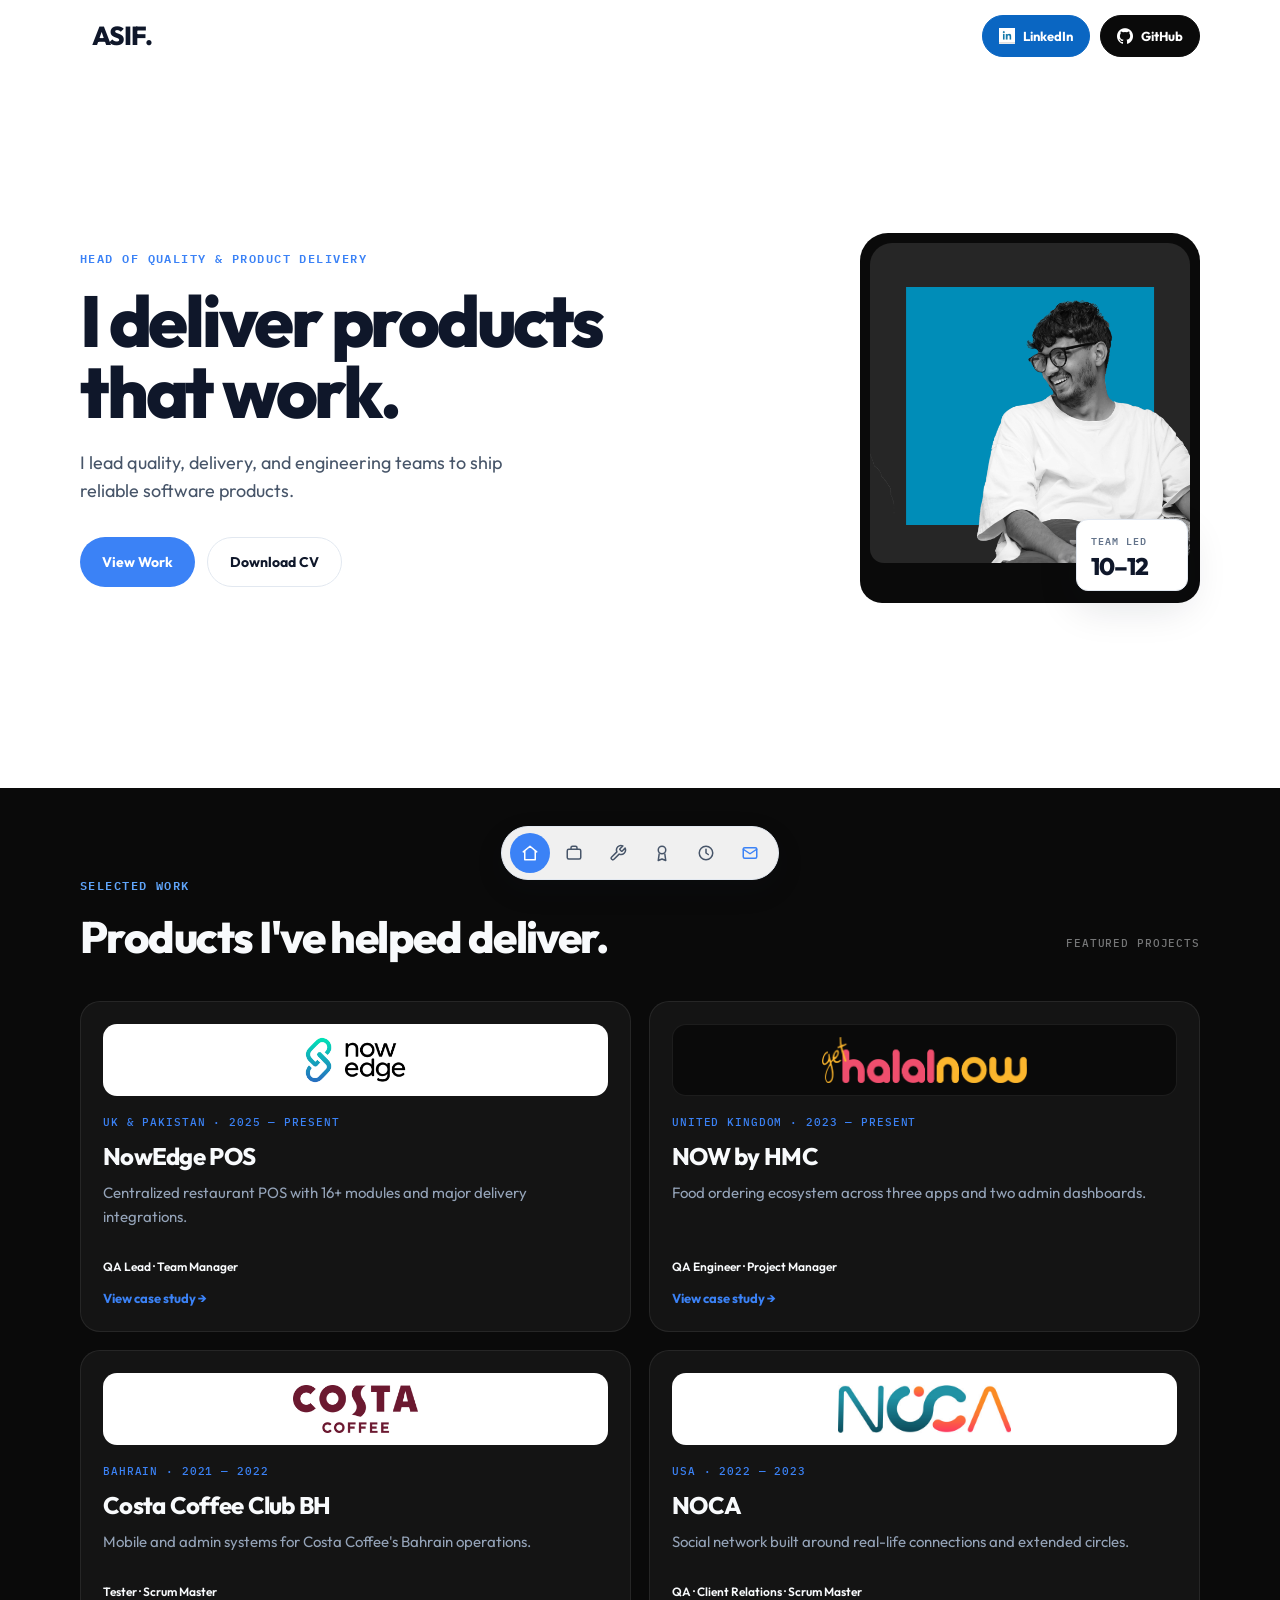
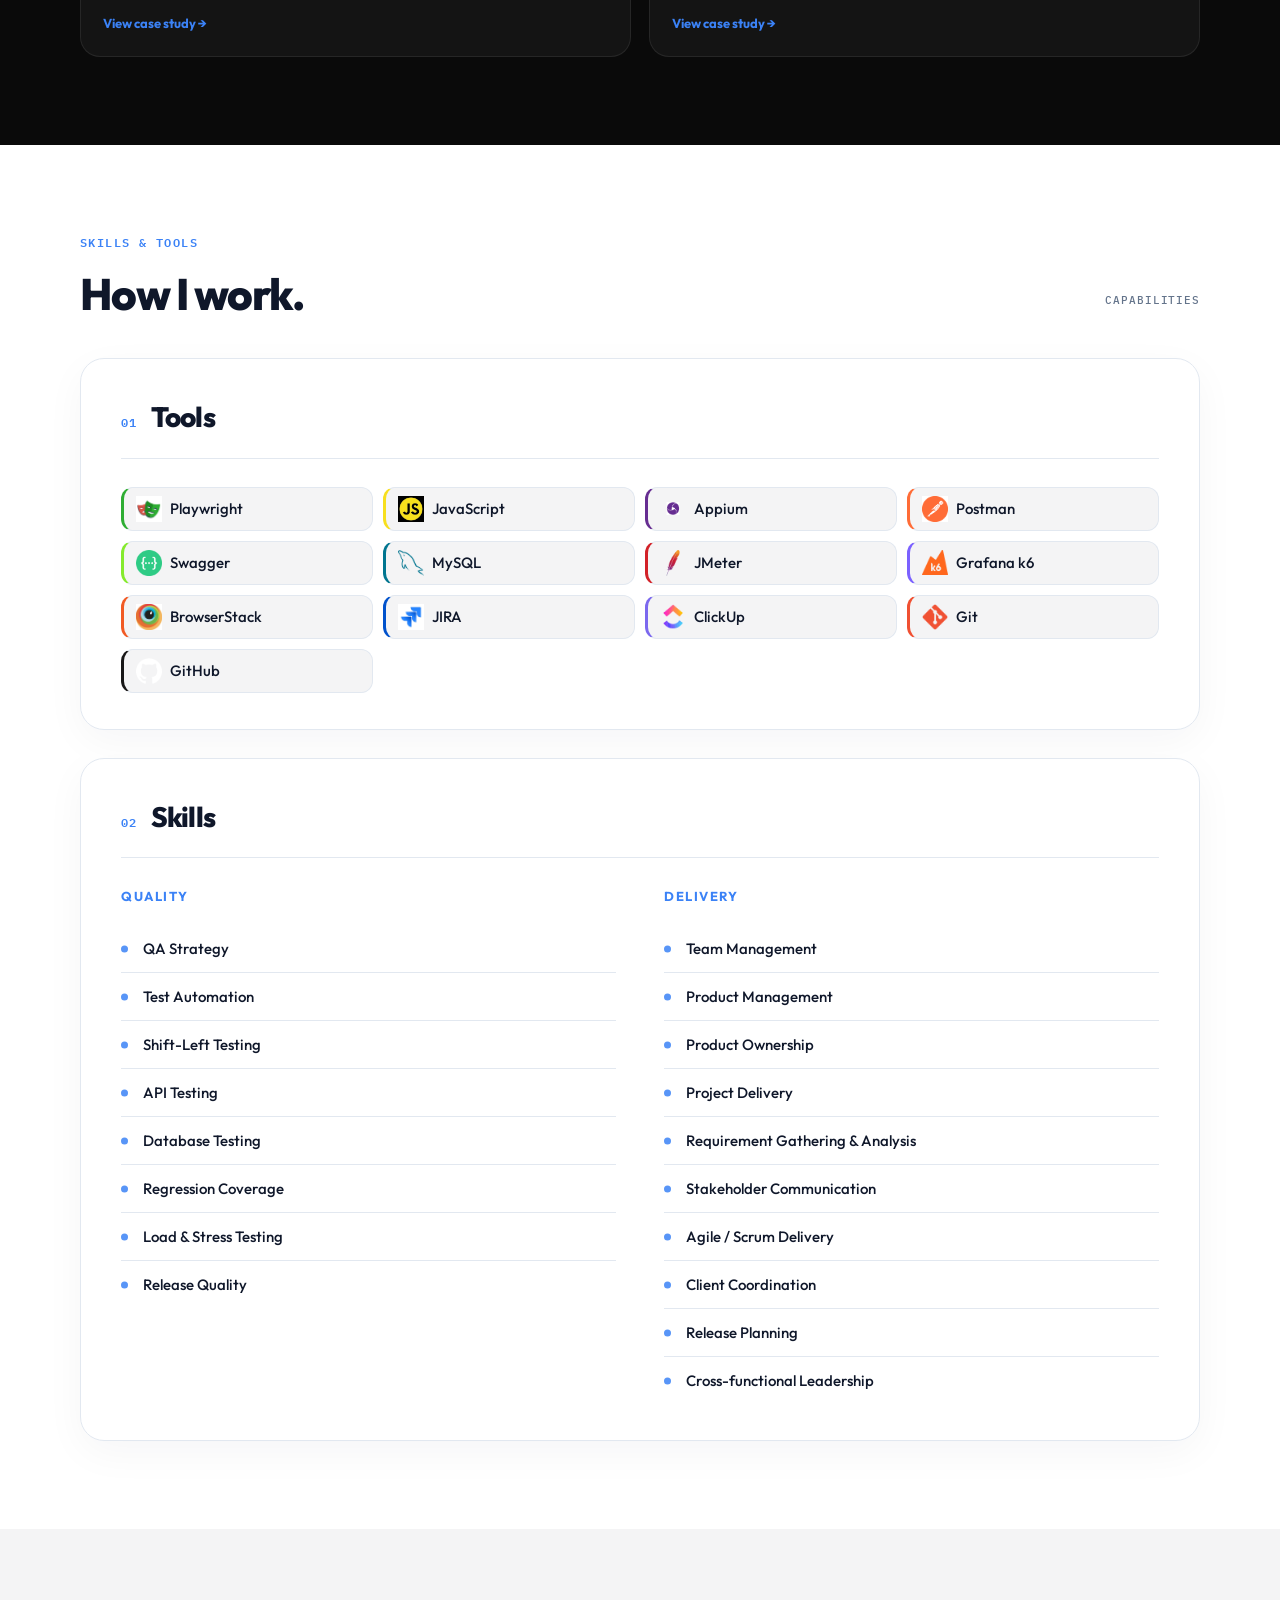
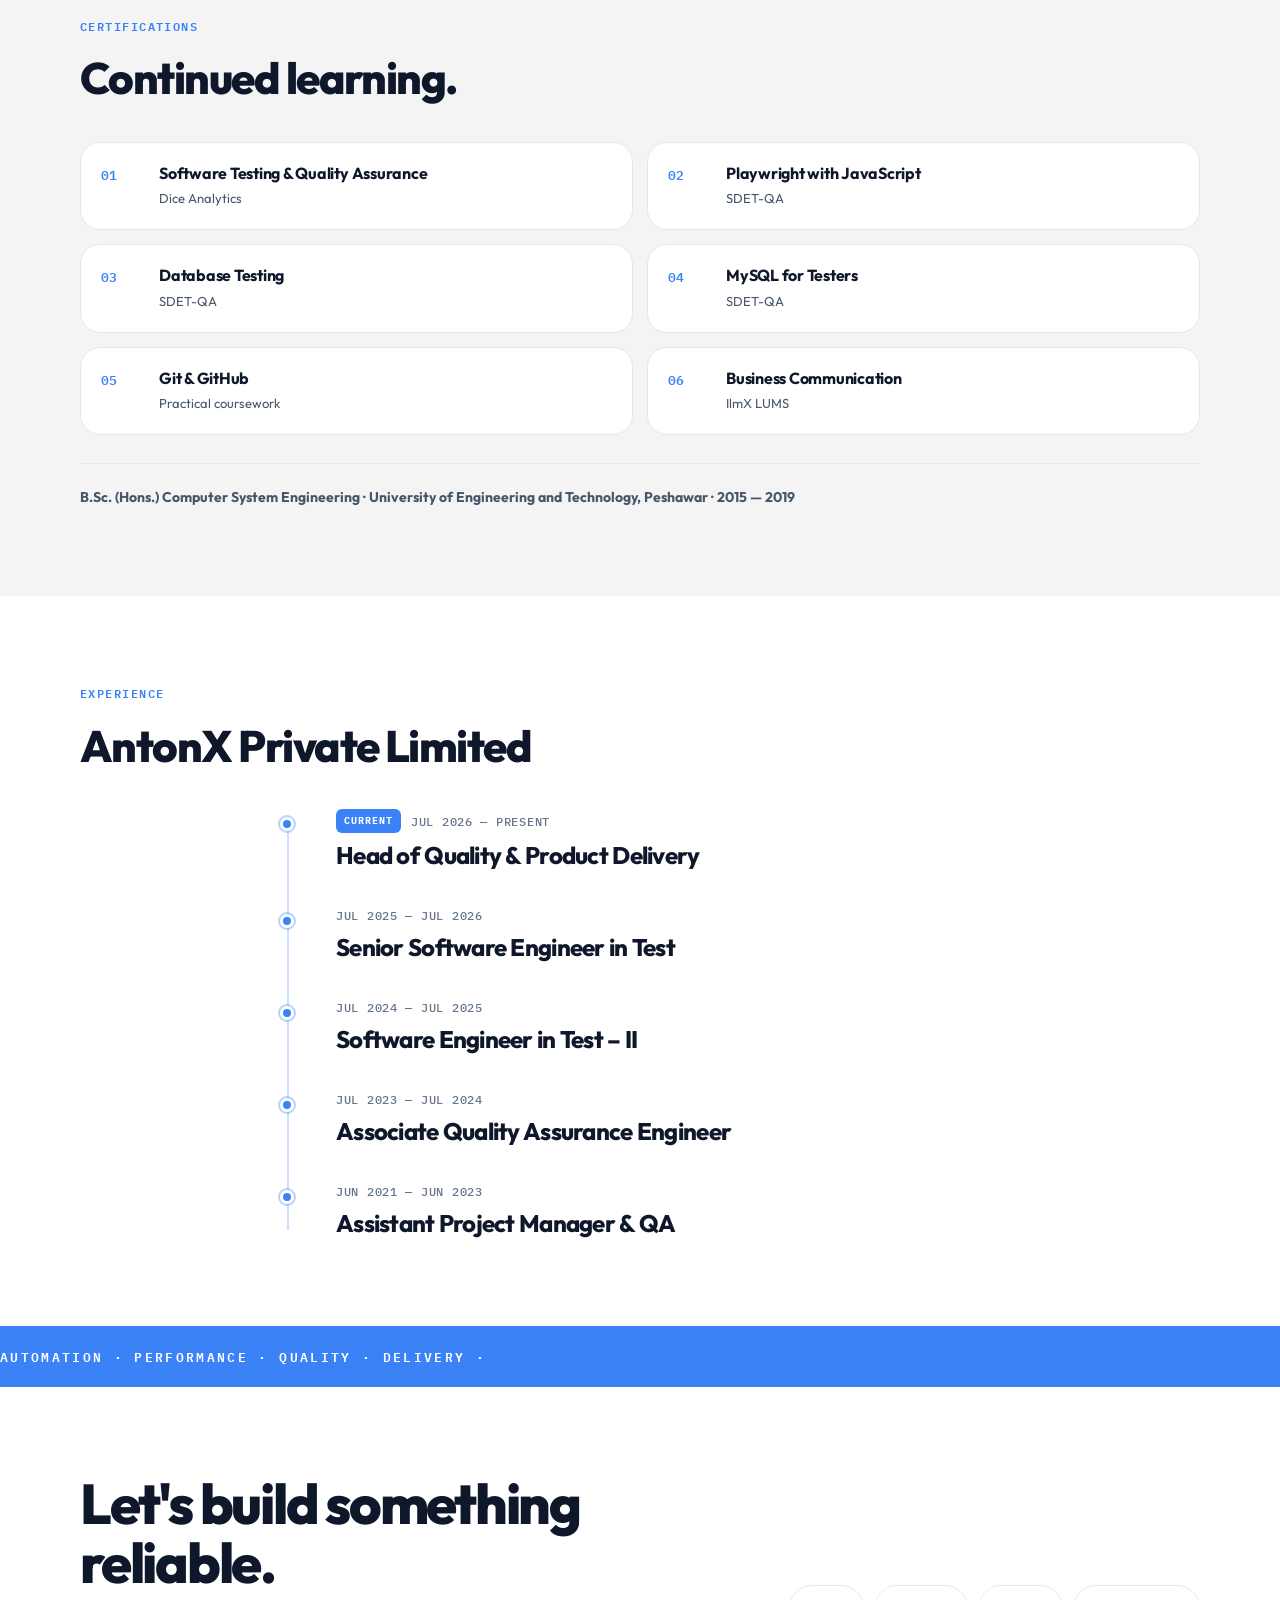
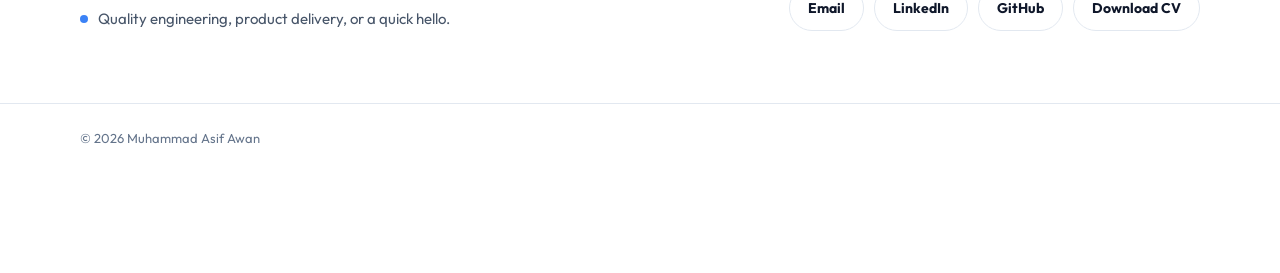
==== commit a4d3a9c1: "NEW UI FINALIZED" ====
--- a/index.html
+++ b/index.html
@@ -209,73 +209,113 @@
                     <p class="eyebrow">Skills & Tools</p>
                     <h2>How I work.</h2>
                 </div>
-                <p class="section-tag">Technical Arsenal</p>
-            </div>
-
-            <div class="skills-grid">
-
-                <div class="skill-card">
-                    <div class="skill-card-head">
-                        <span class="skill-icon" aria-hidden="true"></span>
-                        <h3>Quality</h3>
-                    </div>
-                    <div class="skill-chips">
-                        <span>QA Strategy</span>
-                        <span>Test Automation</span>
-                        <span>Shift-Left</span>
-                        <span>API Testing</span>
-                        <span>Database Testing</span>
-                        <span>Regression</span>
-                        <span>Load & Stress</span>
-                        <span>Release Quality</span>
-                    </div>
-                </div>
-
-                <div class="skill-card">
-                    <div class="skill-card-head">
-                        <span class="skill-icon" aria-hidden="true"></span>
-                        <h3>Automation</h3>
-                    </div>
-                    <div class="skill-chips">
-                        <span>Playwright</span>
-                        <span>JavaScript</span>
-                    </div>
-                </div>
-
-                <div class="skill-card">
-                    <div class="skill-card-head">
-                        <span class="skill-icon" aria-hidden="true"></span>
-                        <h3>API & Data</h3>
-                    </div>
-                    <div class="skill-chips">
-                        <span>Postman</span>
-                        <span>Swagger</span>
-                        <span>MySQL</span>
-                    </div>
-                </div>
-
-                <div class="skill-card">
-                    <div class="skill-card-head">
-                        <span class="skill-icon" aria-hidden="true"></span>
-                        <h3>Performance</h3>
-                    </div>
-                    <div class="skill-chips">
-                        <span>JMeter</span>
-                        <span>Grafana k6</span>
-                        <span>BrowserStack</span>
-                    </div>
-                </div>
-
-                <div class="skill-card">
-                    <div class="skill-card-head">
-                        <span class="skill-icon" aria-hidden="true"></span>
-                        <h3>Delivery</h3>
-                    </div>
-                    <div class="skill-chips">
-                        <span>JIRA</span>
-                        <span>ClickUp</span>
-                        <span>Git</span>
-                        <span>GitHub</span>
+                <p class="section-tag">Capabilities</p>
+            </div>
+
+            <div class="capabilities">
+
+                <!-- Tools -->
+                <div class="capabilities-block">
+                    <div class="capabilities-label">
+                        <span>01</span>
+                        <h3>Tools</h3>
+                    </div>
+
+                    <div class="tools-panel">
+                        <span class="tool-pill tool-pill--playwright">
+                            <img src="Assets/Playwright.png" alt="" width="26" height="26">
+                            Playwright
+                        </span>
+                        <span class="tool-pill tool-pill--javascript">
+                            <img src="Assets/JavaScript.png" alt="" width="26" height="26">
+                            JavaScript
+                        </span>
+                        <span class="tool-pill tool-pill--appium">
+                            <img src="Assets/Appium.png" alt="" width="26" height="26">
+                            Appium
+                        </span>
+                        <span class="tool-pill tool-pill--postman">
+                            <img src="Assets/Postman.png" alt="" width="26" height="26">
+                            Postman
+                        </span>
+                        <span class="tool-pill tool-pill--swagger">
+                            <img src="Assets/Swagger.png" alt="" width="26" height="26">
+                            Swagger
+                        </span>
+                        <span class="tool-pill tool-pill--mysql">
+                            <img src="Assets/MySQL.png" alt="" width="26" height="26">
+                            MySQL
+                        </span>
+                        <span class="tool-pill tool-pill--jmeter">
+                            <img src="Assets/JMeter.png" alt="" width="26" height="26">
+                            JMeter
+                        </span>
+                        <span class="tool-pill tool-pill--k6">
+                            <img src="Assets/Grafanak6.png" alt="" width="26" height="26">
+                            Grafana k6
+                        </span>
+                        <span class="tool-pill tool-pill--browserstack">
+                            <img src="Assets/BrowserStack.png" alt="" width="26" height="26">
+                            BrowserStack
+                        </span>
+                        <span class="tool-pill tool-pill--jira">
+                            <img src="Assets/Jira.png" alt="" width="26" height="26">
+                            JIRA
+                        </span>
+                        <span class="tool-pill tool-pill--clickup">
+                            <img src="Assets/Clickup.png" alt="" width="26" height="26">
+                            ClickUp
+                        </span>
+                        <span class="tool-pill tool-pill--git">
+                            <img src="Assets/Git.png" alt="" width="26" height="26">
+                            Git
+                        </span>
+                        <span class="tool-pill tool-pill--github">
+                            <img src="Assets/Github.png" alt="" width="26" height="26">
+                            GitHub
+                        </span>
+                    </div>
+                </div>
+
+                <!-- Skills -->
+                <div class="capabilities-block">
+                    <div class="capabilities-label">
+                        <span>02</span>
+                        <h3>Skills</h3>
+                    </div>
+
+                    <div class="skills-columns">
+
+                        <article class="skill-column">
+                            <h4>Quality</h4>
+                            <ul class="skill-list">
+                                <li>QA Strategy</li>
+                                <li>Test Automation</li>
+                                <li>Shift-Left Testing</li>
+                                <li>API Testing</li>
+                                <li>Database Testing</li>
+                                <li>Regression Coverage</li>
+                                <li>Load & Stress Testing</li>
+                                <li>Release Quality</li>
+                            </ul>
+                        </article>
+
+                        <article class="skill-column">
+                            <h4>Delivery</h4>
+                            <ul class="skill-list">
+                                <li>Team Management</li>
+                                <li>Product Management</li>
+                                <li>Product Ownership</li>
+                                <li>Project Delivery</li>
+                                <li>Requirement Gathering & Analysis</li>
+                                <li>Stakeholder Communication</li>
+                                <li>Agile / Scrum Delivery</li>
+                                <li>Client Coordination</li>
+                                <li>Release Planning</li>
+                                <li>Cross-functional Leadership</li>
+                            </ul>
+                        </article>
+
                     </div>
                 </div>
 
@@ -345,10 +385,10 @@
 
             </div>
 
-            <p class="education-note">
+            <h2 class="education-note">
                 B.Sc. (Hons.) Computer System Engineering ·
                 University of Engineering and Technology, Peshawar · 2015 — 2019
-            </p>
+            </h2>
 
         </div>
     </section>
@@ -417,9 +457,7 @@
     <div class="marquee" aria-hidden="true">
         <div class="marquee-track">
             <span>AUTOMATION · PERFORMANCE · QUALITY · DELIVERY · </span>
-            <span>AUTOMATION · PERFORMANCE · QUALITY · DELIVERY · </span>
-            <span>AUTOMATION · PERFORMANCE · QUALITY · DELIVERY · </span>
-            <span>AUTOMATION · PERFORMANCE · QUALITY · DELIVERY · </span>
+
         </div>
     </div>
 
@@ -429,7 +467,7 @@
         <div class="container contact-layout">
 
             <div class="contact-identity">
-                <h2 class="contact-name">Muhammad Asif Awan</h2>
+                <h2 class="contact-name">Let's build something reliable.</h2>
                 <p class="contact-status">
                     <span class="status-dot" aria-hidden="true"></span>
                     Quality engineering, product delivery, or a quick hello.
@@ -503,8 +541,26 @@
     const sideLinks = document.querySelectorAll(".side-nav-link");
     const sectionIds = ["home", "work", "skills", "certifications", "experience", "contact"];
 
+    function setActiveSection(current) {
+        sideLinks.forEach((link) => {
+            link.classList.toggle("is-active", link.dataset.section === current);
+        });
+    }
+
     function updateActiveSideNav() {
-        const marker = window.innerHeight * 0.32;
+        const scrollBottom = window.scrollY + window.innerHeight;
+        const docHeight = Math.max(
+            document.body.scrollHeight,
+            document.documentElement.scrollHeight
+        );
+
+        // Contact is short and near the page end — force it when near bottom
+        if (docHeight - scrollBottom < 160) {
+            setActiveSection("contact");
+            return;
+        }
+
+        const marker = window.innerHeight * 0.4;
         let current = sectionIds[0];
 
         for (const id of sectionIds) {
@@ -515,10 +571,15 @@
             }
         }
 
-        sideLinks.forEach((link) => {
-            link.classList.toggle("is-active", link.dataset.section === current);
+        setActiveSection(current);
+    }
+
+    sideLinks.forEach((link) => {
+        link.addEventListener("click", () => {
+            const id = link.dataset.section;
+            if (id) setActiveSection(id);
         });
-    }
+    });
 
     window.addEventListener("scroll", updateActiveSideNav, { passive: true });
     window.addEventListener("resize", updateActiveSideNav);
--- a/style.css
+++ b/style.css
@@ -631,67 +631,148 @@
 
 
 /* ================================
-   Skills — tool cards
-================================ */
-
-.skills-grid {
+   Skills & Tools — capabilities
+================================ */
+
+.capabilities {
+    display: flex;
+    flex-direction: column;
+    gap: 28px;
+}
+
+.capabilities-block {
+    padding: 36px 40px;
+    background: #fff;
+    border: 1px solid var(--border);
+    border-radius: 24px;
+    box-shadow: 0 12px 40px rgba(15, 23, 42, 0.04);
+}
+
+.capabilities-label {
+    display: flex;
+    align-items: baseline;
+    gap: 14px;
+    margin-bottom: 28px;
+    padding-bottom: 18px;
+    border-bottom: 1px solid var(--border);
+}
+
+.capabilities-label span {
+    font-family: var(--font-mono);
+    font-size: 12px;
+    font-weight: 600;
+    letter-spacing: 0.08em;
+    color: var(--accent);
+}
+
+.capabilities-label h3 {
+    font-size: 28px;
+    font-weight: 800;
+    letter-spacing: -0.03em;
+    color: var(--ink);
+}
+
+.skills-columns {
     display: grid;
-    grid-template-columns: repeat(3, 1fr);
-    gap: 16px;
-}
-
-.skill-card {
-    padding: 24px;
+    grid-template-columns: 1fr 1fr;
+    gap: 48px;
+}
+
+.skill-column h4 {
+    margin-bottom: 18px;
+    font-size: 13px;
+    font-weight: 700;
+    letter-spacing: 0.12em;
+    text-transform: uppercase;
+    color: var(--accent);
+}
+
+.skill-list {
+    list-style: none;
+    display: grid;
+    gap: 0;
+}
+
+.skill-list li {
+    position: relative;
+    padding: 13px 0 13px 22px;
+    border-bottom: 1px solid var(--border);
+    font-size: 15px;
+    font-weight: 500;
+    color: var(--ink);
+    line-height: 1.4;
+}
+
+.skill-list li:last-child {
+    border-bottom: none;
+}
+
+.skill-list li::before {
+    content: "";
+    position: absolute;
+    left: 0;
+    top: 50%;
+    transform: translateY(-50%);
+    width: 7px;
+    height: 7px;
+    border-radius: 50%;
+    background: var(--accent);
+    opacity: 0.85;
+}
+
+.tools-panel {
+    display: grid;
+    grid-template-columns: repeat(4, 1fr);
+    gap: 10px;
+}
+
+.tool-pill {
+    display: flex;
+    align-items: center;
+    gap: 8px;
+    min-height: 44px;
+    padding: 8px 12px;
     background: var(--bg-soft);
     border: 1px solid var(--border);
-    border-radius: var(--radius);
-}
-
-.skill-card-head {
-    display: flex;
-    align-items: center;
-    gap: 10px;
-    margin-bottom: 18px;
-}
-
-.skill-icon {
-    width: 28px;
-    height: 28px;
-    border-radius: 8px;
-    background: rgba(59, 130, 246, 0.12);
-    position: relative;
+    border-radius: 12px;
+    font-size: 15px;
+    font-weight: 500;
+    color: var(--ink);
+    transition:
+        transform 0.2s ease,
+        border-color 0.2s ease,
+        box-shadow 0.2s ease,
+        background 0.2s ease;
+}
+
+.tool-pill:hover {
+    transform: translateY(-2px);
+    background: #fff;
+    border-color: rgba(59, 130, 246, 0.35);
+    box-shadow: 0 10px 24px rgba(15, 23, 42, 0.06);
+}
+
+.tool-pill img {
+    display: block;
+    width: 26px;
+    height: 26px;
+    object-fit: contain;
     flex-shrink: 0;
 }
 
-.skill-icon::after {
-    content: "";
-    position: absolute;
-    inset: 8px;
-    border-radius: 3px;
-    background: var(--accent);
-}
-
-.skill-card h3 {
-    font-size: 18px;
-    font-weight: 700;
-    letter-spacing: -0.02em;
-}
-
-.skill-chips {
-    display: flex;
-    flex-wrap: wrap;
-    gap: 8px;
-}
-
-.skill-chips span {
-    padding: 7px 12px;
-    background: #fff;
-    border: 1px solid var(--border);
-    border-radius: var(--radius-sm);
-    font-size: 13px;
-    font-weight: 600;
-    color: var(--ink);
-}
+.tool-pill--playwright { border-left: 3px solid #2ead33; }
+.tool-pill--javascript { border-left: 3px solid #f7df1e; }
+.tool-pill--appium { border-left: 3px solid #662d91; }
+.tool-pill--postman { border-left: 3px solid #ff6c37; }
+.tool-pill--swagger { border-left: 3px solid #85ea2d; }
+.tool-pill--mysql { border-left: 3px solid #00758f; }
+.tool-pill--jmeter { border-left: 3px solid #d22128; }
+.tool-pill--k6 { border-left: 3px solid #7b61ff; }
+.tool-pill--browserstack { border-left: 3px solid #f15a24; }
+.tool-pill--jira { border-left: 3px solid #0052cc; }
+.tool-pill--clickup { border-left: 3px solid #7b68ee; }
+.tool-pill--git { border-left: 3px solid #f05032; }
+.tool-pill--github { border-left: 3px solid #181717; }
 
 
 /* ================================
@@ -873,7 +954,7 @@
     font-weight: 800;
     letter-spacing: -0.04em;
     line-height: 1.05;
-    text-transform: uppercase;
+    max-width: 14ch;
 }
 
 .contact-status {
@@ -953,8 +1034,8 @@
         height: 280px;
     }
 
-    .skills-grid {
-        grid-template-columns: repeat(2, 1fr);
+    .tools-panel {
+        grid-template-columns: repeat(3, 1fr);
     }
 }
 
@@ -1056,9 +1137,21 @@
     }
 
     .project-grid,
-    .cert-grid,
-    .skills-grid {
+    .cert-grid {
         grid-template-columns: 1fr;
+    }
+
+    .capabilities-block {
+        padding: 28px 22px;
+    }
+
+    .skills-columns {
+        grid-template-columns: 1fr;
+        gap: 36px;
+    }
+
+    .tools-panel {
+        grid-template-columns: repeat(2, 1fr);
     }
 
     .hero-portrait-frame {
